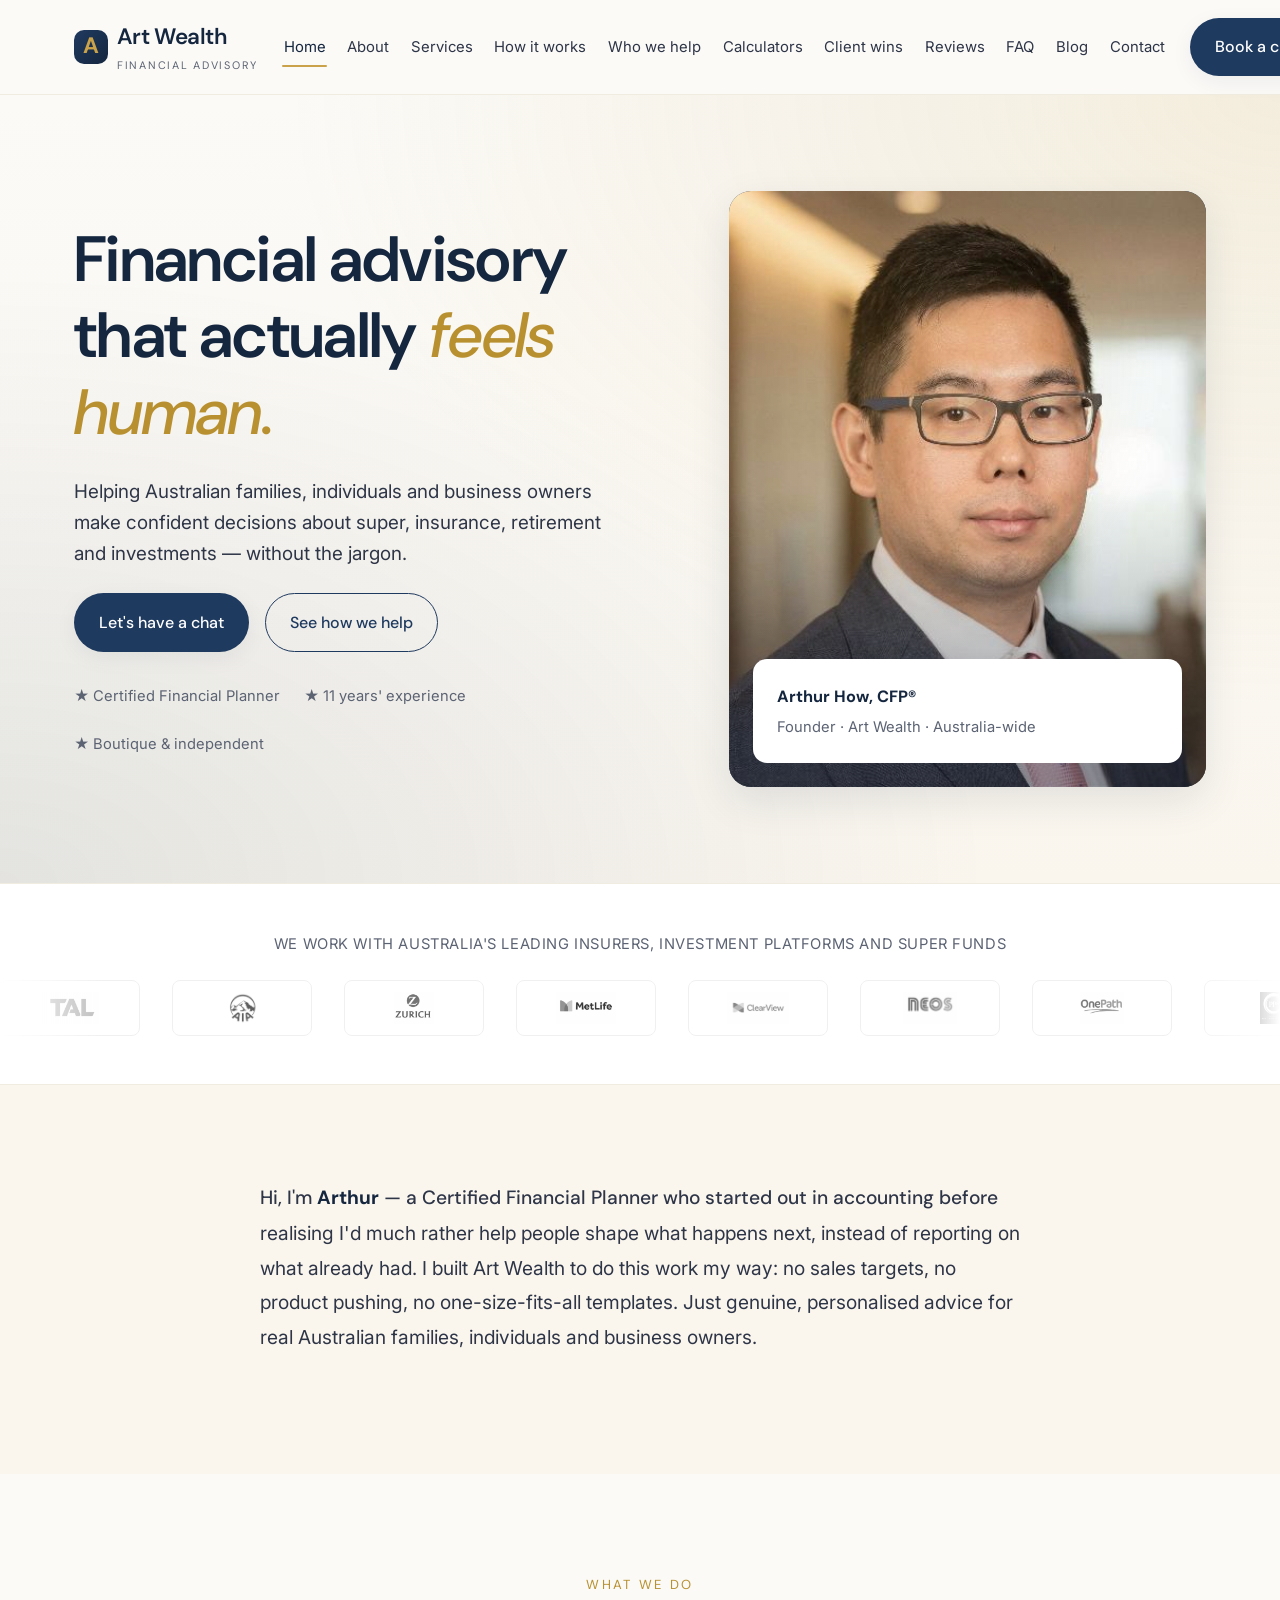
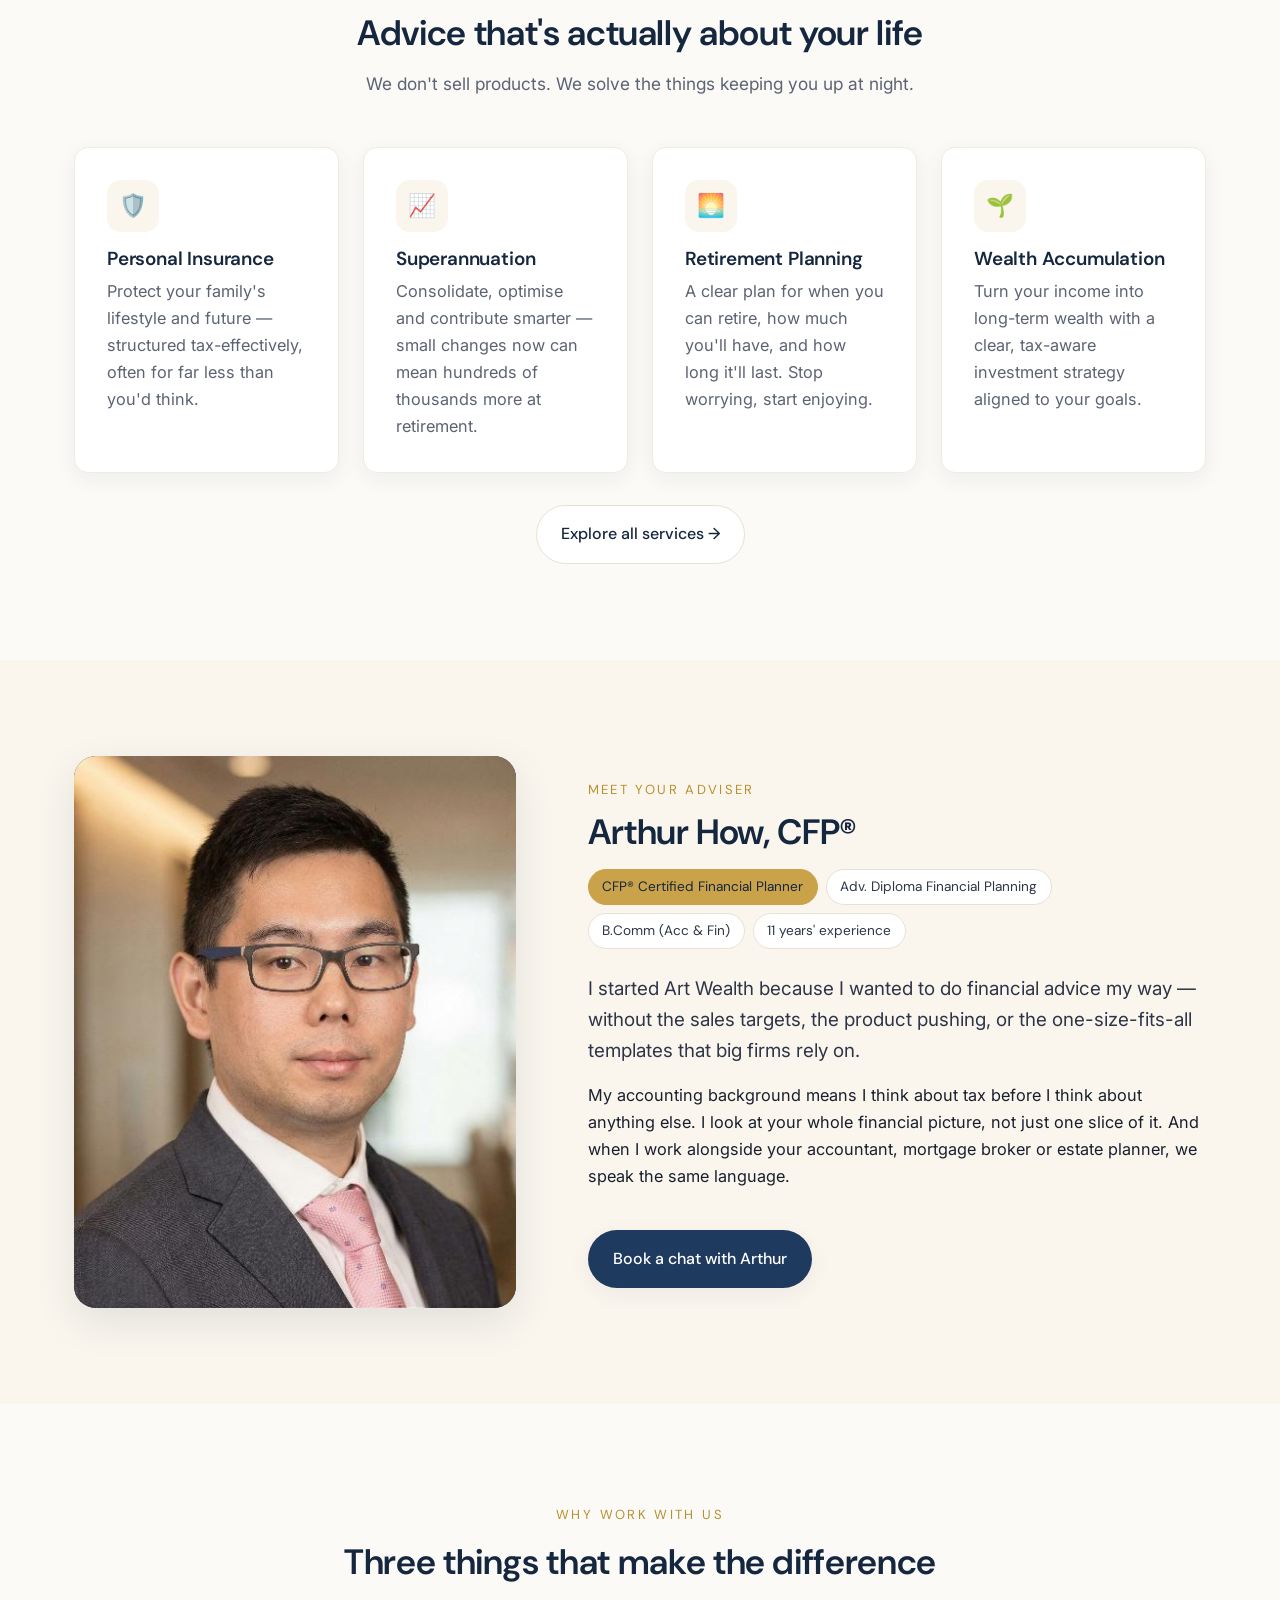
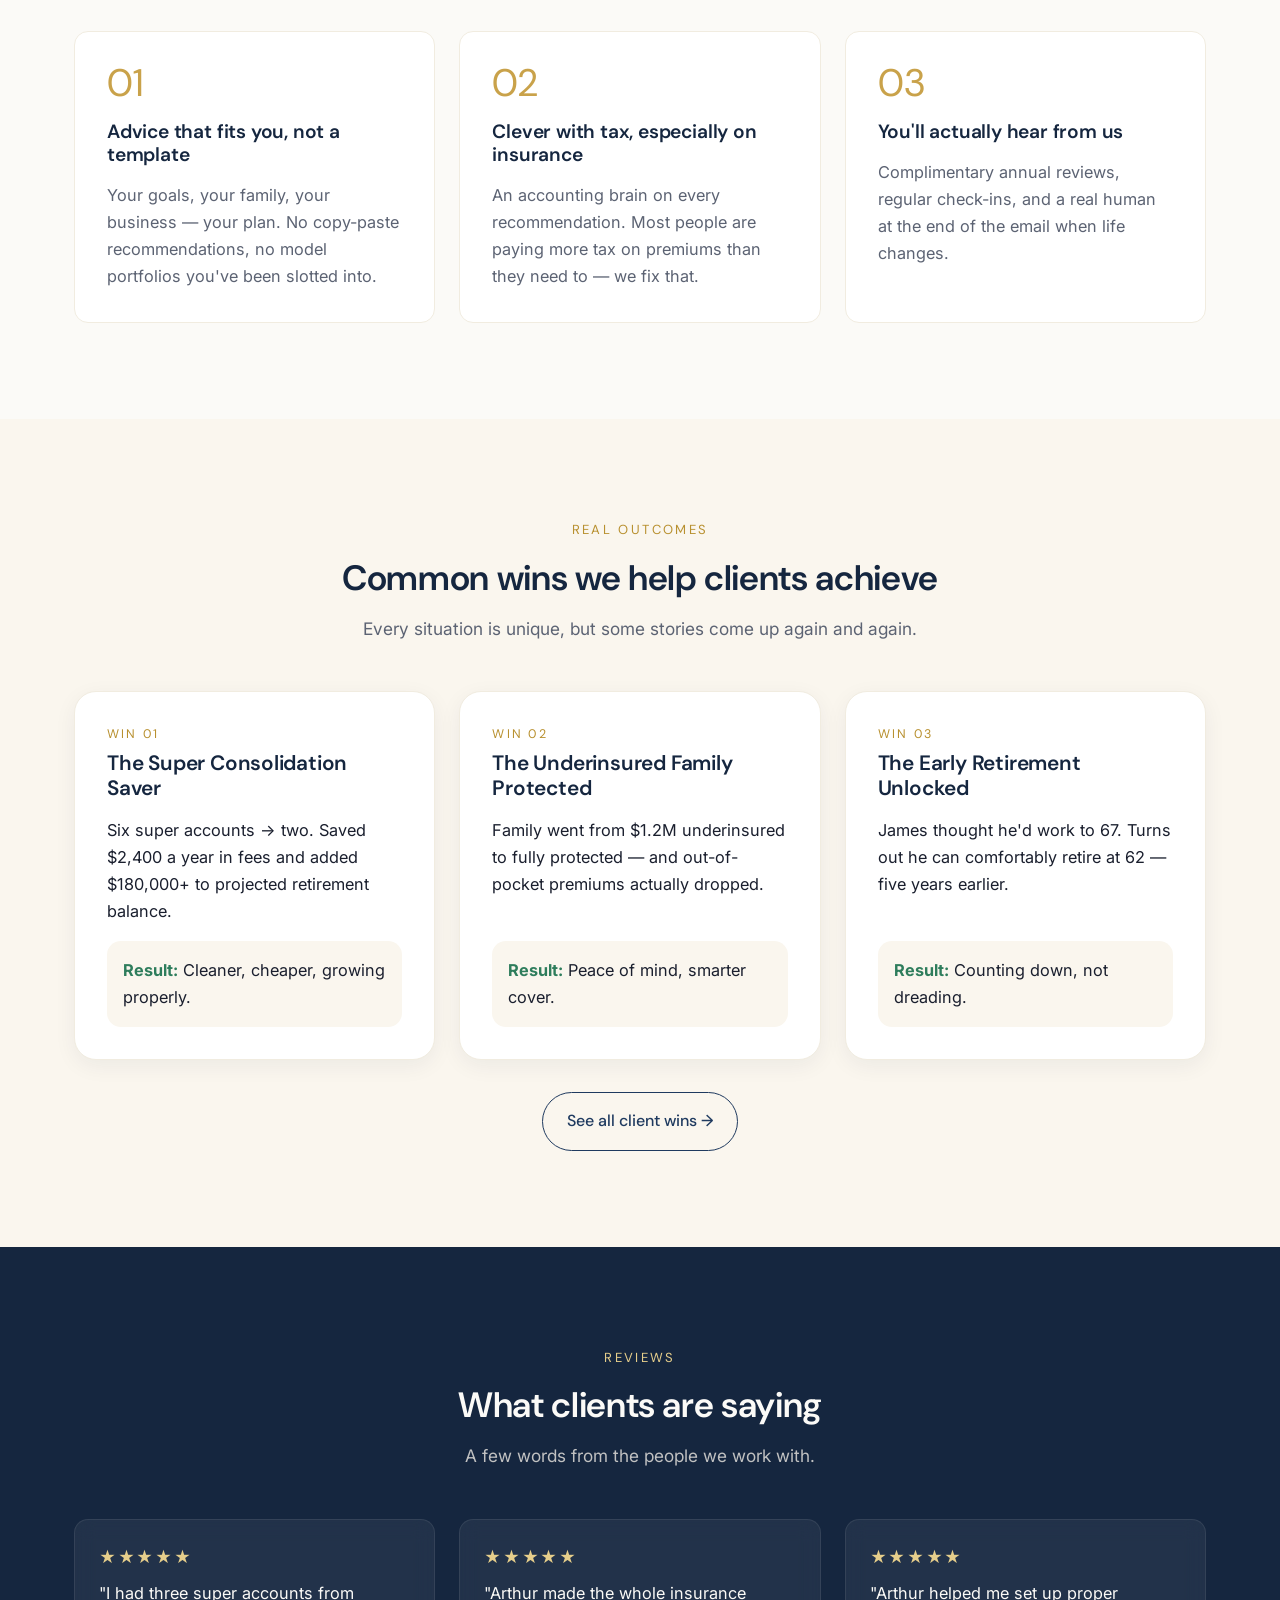
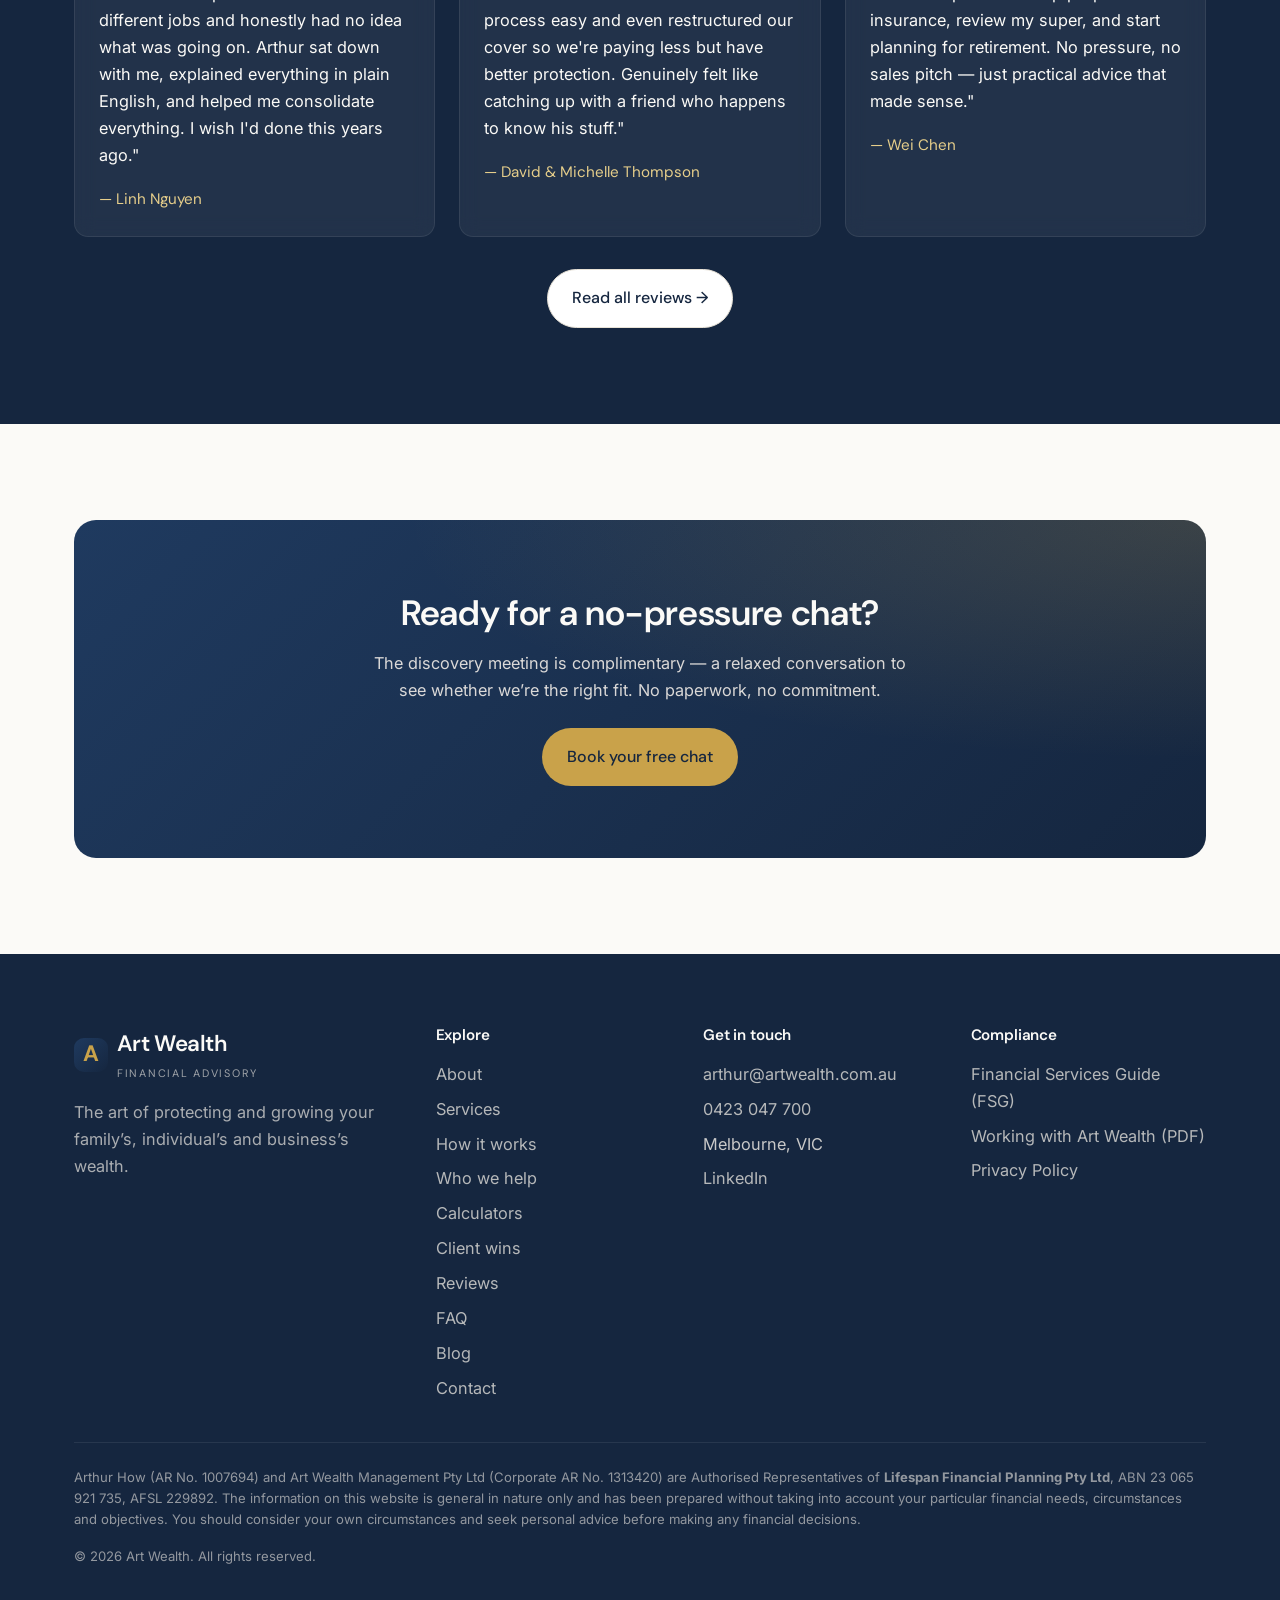
==== index.html @ 962f3fab "Link footer LinkedIn to Arthur's profile across all pages" ====
<!DOCTYPE html>
<html lang="en-AU">
<head>
  <meta charset="UTF-8">
  <meta name="viewport" content="width=device-width, initial-scale=1.0">
  <title>Art Wealth — Financial advisory that actually feels human | Australia-wide</title>
  <meta name="description" content="Boutique Australian financial advisory. Helping families, individuals and business owners with super, insurance, retirement and investments — without the jargon.">
  <meta name="theme-color" content="#1F3A5F">
  <link rel="preconnect" href="https://fonts.googleapis.com">
  <link rel="preconnect" href="https://fonts.gstatic.com" crossorigin>
  <link href="https://fonts.googleapis.com/css2?family=DM+Sans:wght@400;500;600;700&family=Inter:wght@400;500;600&display=swap" rel="stylesheet">
  <link rel="stylesheet" href="assets/css/style.css">
</head>
<body>

<!-- ============ HEADER ============ -->
<header class="site-header">
  <div class="container">
    <nav class="nav">
      <a href="index.html" class="logo">
        <span class="mark">A</span>
        <span>Art Wealth<small>Financial Advisory</small></span>
      </a>
      <ul class="nav-links">
        <li><a href="index.html">Home</a></li>
        <li><a href="about.html">About</a></li>
        <li><a href="services.html">Services</a></li>
        <li><a href="process.html">How it works</a></li>
        <li><a href="who-we-work-with.html">Who we help</a></li>
        <li><a href="calculators.html">Calculators</a></li>
        <li><a href="client-wins.html">Client wins</a></li>
        <li><a href="reviews.html">Reviews</a></li>
        <li><a href="faq.html">FAQ</a></li>
        <li><a href="blog.html">Blog</a></li>
        <li><a href="contact.html">Contact</a></li>
      </ul>
      <div class="nav-cta">
        <a href="contact.html" class="btn btn-primary">Book a chat</a>
      </div>
      <button class="nav-toggle" aria-label="Open menu" aria-expanded="false">
        <span></span><span></span><span></span>
      </button>
    </nav>
  </div>
</header>

<!-- ============ HERO ============ -->
<section class="hero">
  <div class="container">
    <div class="hero-grid">
      <div class="fade-in">
        <h1>Financial advisory that actually <span class="accent">feels human.</span></h1>
        <p>Helping Australian families, individuals and business owners make confident decisions about super, insurance, retirement and investments — without the jargon.</p>
        <div class="hero-cta">
          <a href="contact.html" class="btn btn-primary">Let's have a chat</a>
          <a href="services.html" class="btn btn-ghost">See how we help</a>
        </div>
        <div class="hero-meta">
          <span>★ Certified Financial Planner</span>
          <span>★ 11 years' experience</span>
          <span>★ Boutique &amp; independent</span>
        </div>
      </div>
      <div class="hero-visual fade-in">
        <img src="assets/images/arthur-how.jpg" alt="Arthur How, Certified Financial Planner and founder of Art Wealth" class="hero-photo">
        <div class="hero-card">
          <strong>Arthur How, CFP®</strong>
          <div class="meta">Founder · Art Wealth · Australia-wide</div>
        </div>
      </div>
    </div>
  </div>
</section>

<!-- ============ TRUST BAR (moving logo marquee) ============ -->
<!--
  HOW TO SWAP IN OFFICIAL LOGOS LATER
  ------------------------------------
  Each <div class="logo-tile"> currently holds a styled wordmark using the brand's colour.
  When you have the real PNG/SVG logo file, drop it into:  assets/img/logos/<brand>.svg
  Then replace the wordmark inside the tile with:
      <img src="assets/img/logos/tal.svg" alt="TAL">
  The marquee will keep working — the CSS .logo-tile rules already size images.

  WHERE TO DOWNLOAD OFFICIAL LOGOS (visit each in your browser):
    TAL              tal.com.au/about-tal/media-centre
    AIA              aia.com.au/en/about-aia/newsroom/media-resources
    Zurich           zurich.com.au (footer → media)
    MLC              mlcinsurance.com.au / mlc.com.au (newsroom)
    MetLife          metlife.com.au (about → media)
    NEOS             neoslife.com.au (about)
    Macquarie        macquarie.com.au (corporate brand kit)
    Netwealth        netwealth.com.au (about → media)
    HUB24            hub24.com.au (about → media)
    BT               bt.com.au (about → media)
    CFS              cfs.com.au (about → media)
    AustralianSuper  australiansuper.com (about → media)
    Aware Super      aware.com.au (about → media centre)
  Most of these brands publish a "media kit" or "logo download" page; if not, email
  their media/PR team and they'll send the press-quality SVG/PNG within a day.
-->
<section class="trust-bar">
  <div class="container">
    <p>We work with Australia's leading insurers, investment platforms and super funds</p>
  </div>
  <div class="logo-marquee" aria-label="Insurer, investment platform and super fund partners">
    <div class="logo-track">
      <!-- ===== ROW 1 (visible) ===== -->
      <!-- Insurers -->
      <div class="logo-tile" title="TAL"><img src="assets/img/logos/tal.svg.png" alt="TAL"></div>
      <div class="logo-tile" title="AIA Australia"><img src="assets/img/logos/aia.svg.png" alt="AIA Australia"></div>
      <div class="logo-tile" title="Zurich"><img src="assets/img/logos/zurich.svg.png" alt="Zurich"></div>
      <div class="logo-tile" title="MetLife"><img src="assets/img/logos/metlife.svg.png" alt="MetLife"></div>
      <div class="logo-tile" title="ClearView"><img src="assets/img/logos/ClearView.svg.png" alt="ClearView"></div>
      <div class="logo-tile" title="NEOS Life"><img src="assets/img/logos/Neos.svg.png" alt="NEOS Life"></div>
      <div class="logo-tile" title="OnePath"><img src="assets/img/logos/Onepath.svg.png" alt="OnePath"></div>
      <div class="logo-tile" title="PPS Mutual"><img src="assets/img/logos/ppsmutual.svg.png" alt="PPS Mutual"></div>
      <!-- Investment platforms -->
      <div class="logo-tile" title="Macquarie"><img src="assets/img/logos/macquarie.svg.png" alt="Macquarie"></div>
      <div class="logo-tile" title="Netwealth"><img src="assets/img/logos/netwealth.svg.png" alt="Netwealth"></div>
      <div class="logo-tile" title="HUB24"><img src="assets/img/logos/hub24.svg.png" alt="HUB24"></div>
      <div class="logo-tile" title="BT Panorama"><img src="assets/img/logos/bt.svg.png" alt="BT Panorama"></div>
      <div class="logo-tile" title="Colonial First State"><img src="assets/img/logos/cfs.svg.png" alt="Colonial First State"></div>
      <div class="logo-tile" title="Acenda"><img src="assets/img/logos/acenda.svg.png" alt="Acenda"></div>
      <!-- Super funds -->
      <div class="logo-tile" title="AustralianSuper"><img src="assets/img/logos/australiansuper.svg.png" alt="AustralianSuper"></div>
      <div class="logo-tile" title="Aware Super"><img src="assets/img/logos/awaresuper.svg.png" alt="Aware Super"></div>

      <!-- ===== ROW 2 (duplicate of row 1 — required for seamless infinite loop) ===== -->
      <div class="logo-tile" aria-hidden="true" title="TAL"><img src="assets/img/logos/tal.svg.png" alt=""></div>
      <div class="logo-tile" aria-hidden="true" title="AIA Australia"><img src="assets/img/logos/aia.svg.png" alt=""></div>
      <div class="logo-tile" aria-hidden="true" title="Zurich"><img src="assets/img/logos/zurich.svg.png" alt=""></div>
      <div class="logo-tile" aria-hidden="true" title="MetLife"><img src="assets/img/logos/metlife.svg.png" alt=""></div>
      <div class="logo-tile" aria-hidden="true" title="ClearView"><img src="assets/img/logos/ClearView.svg.png" alt=""></div>
      <div class="logo-tile" aria-hidden="true" title="NEOS Life"><img src="assets/img/logos/Neos.svg.png" alt=""></div>
      <div class="logo-tile" aria-hidden="true" title="OnePath"><img src="assets/img/logos/Onepath.svg.png" alt=""></div>
      <div class="logo-tile" aria-hidden="true" title="PPS Mutual"><img src="assets/img/logos/ppsmutual.svg.png" alt=""></div>
      <div class="logo-tile" aria-hidden="true" title="Macquarie"><img src="assets/img/logos/macquarie.svg.png" alt=""></div>
      <div class="logo-tile" aria-hidden="true" title="Netwealth"><img src="assets/img/logos/netwealth.svg.png" alt=""></div>
      <div class="logo-tile" aria-hidden="true" title="HUB24"><img src="assets/img/logos/hub24.svg.png" alt=""></div>
      <div class="logo-tile" aria-hidden="true" title="BT Panorama"><img src="assets/img/logos/bt.svg.png" alt=""></div>
      <div class="logo-tile" aria-hidden="true" title="Colonial First State"><img src="assets/img/logos/cfs.svg.png" alt=""></div>
      <div class="logo-tile" aria-hidden="true" title="Acenda"><img src="assets/img/logos/acenda.svg.png" alt=""></div>
      <div class="logo-tile" aria-hidden="true" title="AustralianSuper"><img src="assets/img/logos/australiansuper.svg.png" alt=""></div>
      <div class="logo-tile" aria-hidden="true" title="Aware Super"><img src="assets/img/logos/awaresuper.svg.png" alt=""></div>
    </div>
  </div>
</section>

<!-- ============ INTRO ============ -->
<section class="bg-cream">
  <div class="container">
    <div class="story fade-in">
      <p style="font-size: 1.2rem; color: var(--ink-700);">
        Hi, I'm <strong style="color: var(--navy-900);">Arthur</strong> — a Certified Financial Planner who started out in accounting before realising I'd much rather help people shape what happens next, instead of reporting on what already had. I built Art Wealth to do this work my way: no sales targets, no product pushing, no one-size-fits-all templates. Just genuine, personalised advice for real Australian families, individuals and business owners.
      </p>
    </div>
  </div>
</section>

<!-- ============ SERVICES SNAPSHOT ============ -->
<section>
  <div class="container">
    <div class="section-head fade-in">
      <span class="eyebrow">What we do</span>
      <h2>Advice that's actually about your life</h2>
      <p>We don't sell products. We solve the things keeping you up at night.</p>
    </div>
    <div class="grid-4">
      <div class="card fade-in">
        <div class="icon" aria-hidden="true">🛡️</div>
        <h3>Personal Insurance</h3>
        <p>Protect your family's lifestyle and future — structured tax-effectively, often for far less than you'd think.</p>
      </div>
      <div class="card fade-in">
        <div class="icon" aria-hidden="true">📈</div>
        <h3>Superannuation</h3>
        <p>Consolidate, optimise and contribute smarter — small changes now can mean hundreds of thousands more at retirement.</p>
      </div>
      <div class="card fade-in">
        <div class="icon" aria-hidden="true">🌅</div>
        <h3>Retirement Planning</h3>
        <p>A clear plan for when you can retire, how much you'll have, and how long it'll last. Stop worrying, start enjoying.</p>
      </div>
      <div class="card fade-in">
        <div class="icon" aria-hidden="true">🌱</div>
        <h3>Wealth Accumulation</h3>
        <p>Turn your income into long-term wealth with a clear, tax-aware investment strategy aligned to your goals.</p>
      </div>
    </div>
    <div class="center mt-4">
      <a href="services.html" class="btn btn-light">Explore all services →</a>
    </div>
  </div>
</section>

<!-- ============ ADVISER PROFILE ============ -->
<section class="adviser">
  <div class="container">
    <div class="adviser-grid">
      <div class="adviser-photo fade-in">
        <img src="assets/images/arthur-how.jpg" alt="Arthur How, Certified Financial Planner and founder of Art Wealth">
      </div>
      <div class="fade-in">
        <span class="eyebrow" style="color: var(--honey-600); letter-spacing: 0.18em; font-family: var(--font-display); font-size: 0.82rem; text-transform: uppercase;">Meet your adviser</span>
        <h2 style="margin-top: 0.6rem;">Arthur How, CFP®</h2>
        <div class="credential-pills">
          <span class="pill honey">CFP® Certified Financial Planner</span>
          <span class="pill">Adv. Diploma Financial Planning</span>
          <span class="pill">B.Comm (Acc &amp; Fin)</span>
          <span class="pill">11 years' experience</span>
        </div>
        <p class="lead">I started Art Wealth because I wanted to do financial advice my way — without the sales targets, the product pushing, or the one-size-fits-all templates that big firms rely on.</p>
        <p>My accounting background means I think about tax before I think about anything else. I look at your whole financial picture, not just one slice of it. And when I work alongside your accountant, mortgage broker or estate planner, we speak the same language.</p>
        <a href="contact.html" class="btn btn-primary mt-3">Book a chat with Arthur</a>
      </div>
    </div>
  </div>
</section>

<!-- ============ WHY US PILLARS ============ -->
<section>
  <div class="container">
    <div class="section-head fade-in">
      <span class="eyebrow">Why work with us</span>
      <h2>Three things that make the difference</h2>
    </div>
    <div class="pillars">
      <div class="pillar fade-in">
        <span class="num">01</span>
        <h3>Advice that fits you, not a template</h3>
        <p>Your goals, your family, your business — your plan. No copy-paste recommendations, no model portfolios you've been slotted into.</p>
      </div>
      <div class="pillar fade-in">
        <span class="num">02</span>
        <h3>Clever with tax, especially on insurance</h3>
        <p>An accounting brain on every recommendation. Most people are paying more tax on premiums than they need to — we fix that.</p>
      </div>
      <div class="pillar fade-in">
        <span class="num">03</span>
        <h3>You'll actually hear from us</h3>
        <p>Complimentary annual reviews, regular check-ins, and a real human at the end of the email when life changes.</p>
      </div>
    </div>
  </div>
</section>

<!-- ============ CLIENT WINS TEASER ============ -->
<section class="bg-cream">
  <div class="container">
    <div class="section-head fade-in">
      <span class="eyebrow">Real outcomes</span>
      <h2>Common wins we help clients achieve</h2>
      <p>Every situation is unique, but some stories come up again and again.</p>
    </div>
    <div class="grid-3">
      <div class="win-card fade-in">
        <div class="win-num">Win 01</div>
        <h3>The Super Consolidation Saver</h3>
        <p>Six super accounts → two. Saved $2,400 a year in fees and added $180,000+ to projected retirement balance.</p>
        <div class="outcome"><strong>Result:</strong> Cleaner, cheaper, growing properly.</div>
      </div>
      <div class="win-card fade-in">
        <div class="win-num">Win 02</div>
        <h3>The Underinsured Family Protected</h3>
        <p>Family went from $1.2M underinsured to fully protected — and out-of-pocket premiums actually dropped.</p>
        <div class="outcome"><strong>Result:</strong> Peace of mind, smarter cover.</div>
      </div>
      <div class="win-card fade-in">
        <div class="win-num">Win 03</div>
        <h3>The Early Retirement Unlocked</h3>
        <p>James thought he'd work to 67. Turns out he can comfortably retire at 62 — five years earlier.</p>
        <div class="outcome"><strong>Result:</strong> Counting down, not dreading.</div>
      </div>
    </div>
    <div class="center mt-4">
      <a href="client-wins.html" class="btn btn-ghost">See all client wins →</a>
    </div>
  </div>
</section>

<!-- ============ REVIEWS CAROUSEL ============ -->
<section class="reviews-band">
  <div class="container">
    <div class="section-head fade-in">
      <span class="eyebrow">Reviews</span>
      <h2>What clients are saying</h2>
      <p>A few words from the people we work with.</p>
    </div>
    <div class="review-track" data-review-carousel>
      <div class="review">
        <div class="stars">★★★★★</div>
        <p>"I had three super accounts from different jobs and honestly had no idea what was going on. Arthur sat down with me, explained everything in plain English, and helped me consolidate everything. I wish I'd done this years ago."</p>
        <span class="author">— Linh Nguyen</span>
      </div>
      <div class="review">
        <div class="stars">★★★★★</div>
        <p>"Arthur made the whole insurance process easy and even restructured our cover so we're paying less but have better protection. Genuinely felt like catching up with a friend who happens to know his stuff."</p>
        <span class="author">— David &amp; Michelle Thompson</span>
      </div>
      <div class="review">
        <div class="stars">★★★★★</div>
        <p>"Arthur helped me set up proper insurance, review my super, and start planning for retirement. No pressure, no sales pitch — just practical advice that made sense."</p>
        <span class="author">— Wei Chen</span>
      </div>
      <div class="review">
        <div class="stars">★★★★★</div>
        <p>"Arthur was warm, patient, and happy to explain things multiple times until we got it. We now have a clear plan and finally feel in control of our finances."</p>
        <span class="author">— Priya Patel</span>
      </div>
      <div class="review">
        <div class="stars">★★★★★</div>
        <p>"He took the time to understand what I actually wanted my retirement to look like, not just the numbers. Feels good knowing someone's got your back."</p>
        <span class="author">— James O'Sullivan</span>
      </div>
      <div class="review">
        <div class="stars">★★★★★</div>
        <p>"Arthur reviewed everything, restructured my insurance tax-effectively, and saved me thousands. He also explained the why behind every recommendation."</p>
        <span class="author">— Kevin Tan</span>
      </div>
    </div>
    <div class="center mt-4">
      <a href="reviews.html" class="btn btn-light">Read all reviews →</a>
    </div>
  </div>
</section>

<!-- ============ CTA ============ -->
<section>
  <div class="container">
    <div class="cta-banner fade-in">
      <h2>Ready for a no-pressure chat?</h2>
      <p>The discovery meeting is complimentary — a relaxed conversation to see whether we’re the right fit. No paperwork, no commitment.</p>
      <a href="contact.html" class="btn btn-honey">Book your free chat</a>
    </div>
  </div>
</section>

<!-- ============ FOOTER ============ -->
<footer class="site-footer">
  <div class="container">
    <div class="footer-grid">
      <div>
        <a href="index.html" class="logo"><span class="mark">A</span><span>Art Wealth<small>Financial Advisory</small></span></a>
        <p style="margin-top: var(--sp-2); color: rgba(251,246,238,0.65);">The art of protecting and growing your family’s, individual’s and business’s wealth.</p>
      </div>
      <div><h4>Explore</h4><ul>
        <li><a href="about.html">About</a></li>
        <li><a href="services.html">Services</a></li>
        <li><a href="process.html">How it works</a></li>
        <li><a href="who-we-work-with.html">Who we help</a></li>
        <li><a href="calculators.html">Calculators</a></li>
        <li><a href="client-wins.html">Client wins</a></li>
        <li><a href="reviews.html">Reviews</a></li>
        <li><a href="faq.html">FAQ</a></li>
        <li><a href="blog.html">Blog</a></li>
        <li><a href="contact.html">Contact</a></li>
      </ul></div>
      <div><h4>Get in touch</h4><ul>
        <li><a href="mailto:arthur@artwealth.com.au">arthur@artwealth.com.au</a></li>
        <li><a href="tel:0423047700">0423 047 700</a></li>
        <li>Melbourne, VIC</li>
        <li><a href="https://www.linkedin.com/in/arthur-how-46ab5333/" target="_blank" rel="noopener">LinkedIn</a></li>
      </ul></div>
      <div><h4>Compliance</h4><ul>
        <li><a href="docs/financial-services-guide.pdf">Financial Services Guide (FSG)</a></li>
        <li><a href="docs/working-with-art-wealth.pdf">Working with Art Wealth (PDF)</a></li>
        <li><a href="https://lifespanfp.com.au/privacy-policy/" target="_blank" rel="noopener">Privacy Policy</a></li>
      </ul></div>
    </div>
    <div class="disclosure">
      <p>Arthur How (AR No. 1007694) and Art Wealth Management Pty Ltd (Corporate AR No. 1313420) are Authorised Representatives of <strong>Lifespan Financial Planning Pty Ltd</strong>, ABN 23 065 921 735, AFSL 229892. The information on this website is general in nature only and has been prepared without taking into account your particular financial needs, circumstances and objectives. You should consider your own circumstances and seek personal advice before making any financial decisions.</p>
      <p>© <span id="year"></span> Art Wealth. All rights reserved.</p>
    </div>
  </div>
</footer>

<script src="assets/js/main.js"></script>
<script>document.getElementById("year").textContent = new Date().getFullYear();</script>
</body>
</html>
---- assets/css/style.css ----
/* =========================================================
   Art Wealth - Design System
   Edit colours, fonts and spacing here. Everything else
   on the site reads from these custom properties.
   ========================================================= */

:root {
  /* Palette - warm, trust-led */
  --navy-900: #15263F;
  --navy-700: #1F3A5F;
  --navy-500: #2E5288;
  --honey-600: #B8902F;
  --honey-500: #C9A24A;
  --honey-300: #E6CE8B;
  --cream-100: #FAF6EE;
  --cream-50:  #FBFAF7;
  --warm-white: #FFFFFF;
  --ink-900: #1A1F2E;
  --ink-700: #2E3547;
  --ink-500: #5C6373;
  --ink-400: #8A8F9D;
  --line:    #E8E2D6;
  --line-soft: #F1ECE0;
  --success: #2E7D5C;

  /* Type scale */
  --font-display: "DM Sans", system-ui, -apple-system, "Segoe UI", sans-serif;
  --font-body:    "Inter", system-ui, -apple-system, "Segoe UI", sans-serif;

  --fs-hero: clamp(2.4rem, 5vw, 4.2rem);
  --fs-h1:   clamp(2.0rem, 4vw, 3.0rem);
  --fs-h2:   clamp(1.6rem, 3vw, 2.2rem);
  --fs-h3:   1.35rem;
  --fs-lead: 1.18rem;
  --fs-body: 1.02rem;
  --fs-small: 0.92rem;

  /* Spacing */
  --sp-1: 0.5rem;
  --sp-2: 1rem;
  --sp-3: 1.5rem;
  --sp-4: 2rem;
  --sp-5: 3rem;
  --sp-6: 4.5rem;
  --sp-7: 6rem;

  /* Radius and shadow */
  --r-sm: 8px;
  --r-md: 14px;
  --r-lg: 22px;
  --r-pill: 999px;
  --shadow-soft: 0 6px 22px rgba(21, 38, 63, 0.06);
  --shadow-lift: 0 14px 40px rgba(21, 38, 63, 0.10);

  --container: 1180px;
}

/* =========================================================
   Reset / base
   ========================================================= */
*, *::before, *::after { box-sizing: border-box; }
html { scroll-behavior: smooth; -webkit-text-size-adjust: 100%; }
body {
  margin: 0;
  font-family: var(--font-body);
  font-size: var(--fs-body);
  line-height: 1.65;
  color: var(--ink-900);
  background: var(--cream-50);
  -webkit-font-smoothing: antialiased;
}
img { max-width: 100%; display: block; }
a { color: var(--navy-700); text-decoration: none; transition: color .2s ease; }
a:hover { color: var(--honey-600); }
h1, h2, h3, h4 {
  font-family: var(--font-display);
  color: var(--navy-900);
  line-height: 1.2;
  font-weight: 600;
  margin: 0 0 var(--sp-2);
  letter-spacing: -0.01em;
}
h1 { font-size: var(--fs-h1); }
h2 { font-size: var(--fs-h2); }
h3 { font-size: var(--fs-h3); }
p { margin: 0 0 var(--sp-2); }
.lead { font-size: var(--fs-lead); color: var(--ink-700); }

.container {
  max-width: var(--container);
  margin: 0 auto;
  padding: 0 var(--sp-3);
}

section { padding: var(--sp-7) 0; }
@media (max-width: 720px) { section { padding: var(--sp-6) 0; } }

/* =========================================================
   Buttons
   ========================================================= */
.btn {
  display: inline-flex;
  align-items: center;
  justify-content: center;
  gap: 0.5rem;
  padding: 0.95rem 1.5rem;
  border-radius: var(--r-pill);
  font-family: var(--font-display);
  font-weight: 500;
  font-size: 1rem;
  cursor: pointer;
  border: 1.5px solid transparent;
  transition: transform .18s ease, box-shadow .18s ease, background .2s ease, color .2s ease;
  text-decoration: none;
  white-space: nowrap;
}
.btn-primary {
  background: var(--navy-700);
  color: var(--warm-white);
  box-shadow: var(--shadow-soft);
}
.btn-primary:hover { background: var(--navy-900); color: var(--warm-white); transform: translateY(-1px); box-shadow: var(--shadow-lift); }

.btn-honey {
  background: var(--honey-500);
  color: var(--navy-900);
}
.btn-honey:hover { background: var(--honey-600); color: var(--warm-white); transform: translateY(-1px); }

.btn-ghost {
  background: transparent;
  color: var(--navy-700);
  border-color: var(--navy-700);
}
.btn-ghost:hover { background: var(--navy-700); color: var(--warm-white); }

.btn-light {
  background: var(--warm-white);
  color: var(--navy-900);
  border-color: var(--line);
}
.btn-light:hover { border-color: var(--navy-700); color: var(--navy-900); }

/* =========================================================
   Header / Nav
   ========================================================= */
.site-header {
  position: sticky;
  top: 0;
  z-index: 50;
  background: rgba(251, 250, 247, 0.92);
  backdrop-filter: saturate(140%) blur(10px);
  border-bottom: 1px solid var(--line-soft);
}
.nav {
  display: flex;
  align-items: center;
  justify-content: space-between;
  padding: 1.1rem 0;
  gap: var(--sp-3);
}
.logo {
  font-family: var(--font-display);
  font-weight: 600;
  font-size: 1.4rem;
  color: var(--navy-900);
  display: inline-flex;
  align-items: center;
  gap: 0.55rem;
  letter-spacing: -0.02em;
  white-space: nowrap;
  flex-shrink: 0;
}
.logo .mark {
  width: 34px; height: 34px;
  border-radius: 10px;
  background: linear-gradient(135deg, var(--navy-700), var(--navy-900));
  color: var(--honey-500);
  display: inline-flex; align-items: center; justify-content: center;
  font-weight: 700;
  font-family: var(--font-display);
}
.logo small {
  display: block;
  font-size: 0.68rem;
  font-weight: 400;
  letter-spacing: 0.16em;
  color: var(--ink-500);
  text-transform: uppercase;
  margin-top: 2px;
}
.nav-links {
  display: flex;
  gap: 1.15rem;
  list-style: none;
  margin: 0;
  padding: 0;
  align-items: center;
  flex-wrap: nowrap;
}
.nav-links a {
  color: var(--ink-700);
  font-size: 0.93rem;
  padding: 0.4rem 0.1rem;
  position: relative;
  white-space: nowrap;
  line-height: 1.2;
}
.nav-links a.active,
.nav-links a:hover { color: var(--navy-900); }
.nav-links a.active::after {
  content: "";
  position: absolute;
  left: 0; right: 0; bottom: -4px;
  height: 2px;
  background: var(--honey-500);
  border-radius: 2px;
}
.nav-cta { display: flex; gap: 0.6rem; align-items: center; }
.nav-toggle {
  display: none;
  background: none; border: none;
  width: 42px; height: 42px;
  border-radius: 10px;
  cursor: pointer;
}
.nav-toggle span {
  display: block;
  width: 22px; height: 2px;
  background: var(--navy-900);
  margin: 5px auto;
  transition: transform .25s ease, opacity .25s ease;
}
.nav-toggle.open span:nth-child(1) { transform: translateY(7px) rotate(45deg); }
.nav-toggle.open span:nth-child(2) { opacity: 0; }
.nav-toggle.open span:nth-child(3) { transform: translateY(-7px) rotate(-45deg); }

@media (max-width: 1180px) {
  .nav-links, .nav-cta { display: none; }
  .nav-toggle { display: block; }
  .nav-mobile-open .nav-links {
    display: flex;
    flex-direction: column;
    position: absolute;
    top: 100%; left: 0; right: 0;
    background: var(--cream-50);
    padding: var(--sp-3);
    border-bottom: 1px solid var(--line);
    box-shadow: var(--shadow-soft);
  }
  .nav-mobile-open .nav-cta {
    display: flex;
    flex-direction: column;
    position: absolute;
    top: 100%; left: 0; right: 0;
    background: var(--cream-50);
    padding: 0 var(--sp-3) var(--sp-3);
    transform: translateY( calc( var(--mobile-nav-offset, 240px) ));
  }
}

/* =========================================================
   Hero
   ========================================================= */
.hero {
  position: relative;
  padding: var(--sp-7) 0 var(--sp-7);
  background:
    radial-gradient(ellipse at top right, rgba(201, 162, 74, 0.15), transparent 55%),
    radial-gradient(ellipse at bottom left, rgba(31, 58, 95, 0.10), transparent 55%),
    linear-gradient(180deg, var(--cream-50), var(--cream-100));
  overflow: hidden;
}
.hero-grid {
  display: grid;
  grid-template-columns: 1.1fr 0.9fr;
  gap: var(--sp-6);
  align-items: center;
}
.hero h1 {
  font-size: var(--fs-hero);
  margin-bottom: var(--sp-3);
}
.hero h1 .accent {
  color: var(--honey-600);
  font-style: italic;
  font-weight: 500;
}
.hero p { font-size: var(--fs-lead); color: var(--ink-700); max-width: 560px; }
.hero-cta { display: flex; gap: var(--sp-2); margin-top: var(--sp-3); flex-wrap: wrap; }
.hero-meta {
  margin-top: var(--sp-4);
  display: flex; gap: var(--sp-3); flex-wrap: wrap;
  color: var(--ink-500); font-size: var(--fs-small);
}
.hero-meta span { display: inline-flex; align-items: center; gap: 0.4rem; }

.hero-visual {
  position: relative;
  aspect-ratio: 4 / 5;
  border-radius: var(--r-lg);
  overflow: hidden;
  background: linear-gradient(135deg, var(--navy-700), var(--navy-900));
  box-shadow: var(--shadow-lift);
}
.hero-visual::after {
  content: "";
  position: absolute;
  inset: 0;
  background:
    radial-gradient(circle at 30% 30%, rgba(201, 162, 74, 0.18), transparent 55%),
    linear-gradient(180deg, transparent 50%, rgba(15, 28, 48, 0.45));
  pointer-events: none;
  z-index: 1;
}
.hero-photo {
  position: absolute;
  inset: 0;
  width: 100%;
  height: 100%;
  object-fit: cover;
  object-position: center 25%;
  z-index: 0;
}
.hero-card {
  position: absolute;
  bottom: var(--sp-3);
  left: var(--sp-3);
  right: var(--sp-3);
  background: var(--warm-white);
  padding: var(--sp-3);
  border-radius: var(--r-md);
  box-shadow: var(--shadow-soft);
  z-index: 2;
}
.hero-card strong { color: var(--navy-900); font-family: var(--font-display); }
.hero-card .meta { color: var(--ink-500); font-size: var(--fs-small); margin-top: 4px; }

@media (max-width: 880px) {
  .hero-grid { grid-template-columns: 1fr; }
  .hero-visual { aspect-ratio: 16 / 11; max-width: 100%; }
}

/* =========================================================
   Trust bar — moving logo marquee
   ========================================================= */
.trust-bar { background: var(--warm-white); padding: var(--sp-5) 0; border-top: 1px solid var(--line-soft); border-bottom: 1px solid var(--line-soft); overflow: hidden; }
.trust-bar p { text-align: center; color: var(--ink-500); margin-bottom: var(--sp-3); font-size: var(--fs-small); letter-spacing: 0.04em; text-transform: uppercase; }

/* Marquee viewport — masks edges with a soft fade so logos don't pop in/out */
.logo-marquee {
  position: relative;
  width: 100%;
  overflow: hidden;
  -webkit-mask-image: linear-gradient(to right, transparent 0, #000 8%, #000 92%, transparent 100%);
          mask-image: linear-gradient(to right, transparent 0, #000 8%, #000 92%, transparent 100%);
}

/* The track holds two identical copies of the logo row, side by side. */
/* Animating it -50% gives a seamless infinite loop. */
.logo-track {
  display: flex;
  width: max-content;
  gap: var(--sp-4);
  animation: marquee-scroll 55s linear infinite;
}
.logo-marquee:hover .logo-track { animation-play-state: paused; }

@keyframes marquee-scroll {
  from { transform: translateX(0); }
  to   { transform: translateX(-50%); }
}

/* Each logo tile — uniform height, soft hover lift */
.logo-tile {
  flex: 0 0 auto;
  height: 56px;
  min-width: 140px;
  padding: 0 var(--sp-3);
  display: inline-flex;
  align-items: center;
  justify-content: center;
  background: #fff;
  border: 1px solid var(--line-soft);
  border-radius: var(--r-sm);
  filter: grayscale(100%);
  opacity: 0.78;
  transition: filter .3s ease, opacity .3s ease, transform .3s ease, box-shadow .3s ease;
}
.logo-tile:hover {
  filter: grayscale(0%);
  opacity: 1;
  transform: translateY(-2px);
  box-shadow: 0 4px 14px rgba(21, 38, 63, 0.08);
}
.logo-tile img,
.logo-tile svg { max-height: 32px; width: auto; display: block; }
.logo-tile .wordmark {
  font-family: var(--font-display);
  font-weight: 700;
  font-size: 1.15rem;
  letter-spacing: 0.01em;
  white-space: nowrap;
  line-height: 1;
}
.logo-tile .wordmark .sub { font-weight: 500; opacity: 0.85; margin-left: 0.15em; }

/* Respect users who'd rather not see motion */
@media (prefers-reduced-motion: reduce) {
  .logo-track { animation: none; }
  .logo-marquee { overflow-x: auto; }
}

/* =========================================================
   Section header
   ========================================================= */
.section-head { max-width: 720px; margin: 0 auto var(--sp-5); text-align: center; }
.section-head .eyebrow {
  display: inline-block;
  font-family: var(--font-display);
  font-size: 0.82rem;
  letter-spacing: 0.18em;
  color: var(--honey-600);
  text-transform: uppercase;
  margin-bottom: var(--sp-2);
}
.section-head h2 { margin-bottom: var(--sp-2); }
.section-head p { color: var(--ink-500); font-size: 1.08rem; }

/* =========================================================
   Cards
   ========================================================= */
.card {
  background: var(--warm-white);
  border-radius: var(--r-md);
  padding: var(--sp-4);
  box-shadow: var(--shadow-soft);
  border: 1px solid var(--line-soft);
  transition: transform .25s ease, box-shadow .25s ease, border-color .25s ease;
}
.card:hover { transform: translateY(-3px); box-shadow: var(--shadow-lift); border-color: var(--honey-300); }
.card .icon {
  width: 52px; height: 52px;
  border-radius: 14px;
  background: var(--cream-100);
  color: var(--honey-600);
  display: inline-flex; align-items: center; justify-content: center;
  font-size: 1.4rem;
  margin-bottom: var(--sp-2);
}
.card h3 { margin-bottom: 0.5rem; font-size: 1.18rem; }
.card p { color: var(--ink-500); margin: 0; }

.grid-4 { display: grid; grid-template-columns: repeat(4, 1fr); gap: var(--sp-3); }
.grid-3 { display: grid; grid-template-columns: repeat(3, 1fr); gap: var(--sp-3); }
.grid-2 { display: grid; grid-template-columns: repeat(2, 1fr); gap: var(--sp-3); }
@media (max-width: 980px) { .grid-4 { grid-template-columns: repeat(2, 1fr); } }
@media (max-width: 720px) { .grid-4, .grid-3, .grid-2 { grid-template-columns: 1fr; } }

/* =========================================================
   Adviser profile
   ========================================================= */
.adviser {
  background: var(--cream-100);
  padding: var(--sp-7) 0;
}
.adviser-grid {
  display: grid;
  grid-template-columns: 1fr 1.4fr;
  gap: var(--sp-6);
  align-items: center;
}
.adviser-photo {
  aspect-ratio: 4 / 5;
  border-radius: var(--r-lg);
  background: linear-gradient(135deg, var(--navy-700), var(--navy-900));
  position: relative;
  overflow: hidden;
  box-shadow: var(--shadow-lift);
}
.adviser-photo img {
  width: 100%;
  height: 100%;
  object-fit: cover;
  object-position: center 25%;
  display: block;
}
.hero-portrait {
  width: 200px;
  height: 200px;
  margin: var(--sp-4) auto 0;
  border-radius: 50%;
  overflow: hidden;
  box-shadow: var(--shadow-lift);
  border: 4px solid rgba(251, 246, 238, 0.85);
}
.hero-portrait img {
  width: 100%;
  height: 100%;
  object-fit: cover;
  object-position: center 22%;
  display: block;
}
.credential-pills {
  display: flex; gap: 0.5rem; flex-wrap: wrap; margin: var(--sp-2) 0 var(--sp-3);
}
.pill {
  display: inline-flex;
  background: var(--warm-white);
  border: 1px solid var(--line);
  color: var(--ink-700);
  padding: 0.35rem 0.85rem;
  border-radius: var(--r-pill);
  font-size: 0.85rem;
  font-family: var(--font-display);
}
.pill.honey { background: var(--honey-500); color: var(--navy-900); border-color: var(--honey-500); }

@media (max-width: 880px) { .adviser-grid { grid-template-columns: 1fr; } }

/* =========================================================
   Pillars (Why us)
   ========================================================= */
.pillars { display: grid; grid-template-columns: repeat(3, 1fr); gap: var(--sp-3); }
.pillar { padding: var(--sp-4); background: var(--warm-white); border-radius: var(--r-md); border: 1px solid var(--line-soft); }
.pillar .num {
  font-family: var(--font-display);
  font-size: 2.4rem;
  color: var(--honey-500);
  line-height: 1;
}
.pillar h3 { margin-top: var(--sp-2); font-size: 1.2rem; }
.pillar p { color: var(--ink-500); margin: 0; }
@media (max-width: 880px) { .pillars { grid-template-columns: 1fr; } }

/* =========================================================
   Testimonials
   ========================================================= */
.reviews-band { background: var(--navy-900); color: var(--cream-50); padding: var(--sp-7) 0; }
.reviews-band h2 { color: var(--cream-50); }
.reviews-band .section-head p { color: rgba(251, 246, 238, 0.75); }
.reviews-band .eyebrow { color: var(--honey-300); }

.review-track {
  display: grid;
  grid-template-columns: repeat(auto-fit, minmax(300px, 1fr));
  gap: var(--sp-3);
}
.review {
  background: rgba(255, 255, 255, 0.06);
  border: 1px solid rgba(255, 255, 255, 0.08);
  border-radius: var(--r-md);
  padding: var(--sp-3);
  backdrop-filter: blur(10px);
}
.review .stars { color: var(--honey-300); margin-bottom: 0.6rem; letter-spacing: 0.1em; }
.review p { color: var(--cream-50); font-size: 1.02rem; margin-bottom: var(--sp-2); }
.review .author { color: var(--honey-300); font-family: var(--font-display); font-size: 0.95rem; }

/* Reviews page light variant */
.reviews-grid { display: grid; grid-template-columns: repeat(2, 1fr); gap: var(--sp-3); }
@media (max-width: 880px) { .reviews-grid { grid-template-columns: 1fr; } }
.review-light {
  background: var(--warm-white);
  border-radius: var(--r-md);
  padding: var(--sp-4);
  border: 1px solid var(--line-soft);
  box-shadow: var(--shadow-soft);
}
.review-light .stars { color: var(--honey-500); margin-bottom: 0.6rem; letter-spacing: 0.1em; }
.review-light p { color: var(--ink-700); }
.review-light .author { color: var(--navy-700); font-family: var(--font-display); margin-top: var(--sp-2); display: block; }

/* =========================================================
   Service blocks (PSH)
   ========================================================= */
.service-block {
  background: var(--warm-white);
  border-radius: var(--r-lg);
  padding: var(--sp-5);
  margin-bottom: var(--sp-4);
  border: 1px solid var(--line-soft);
  box-shadow: var(--shadow-soft);
  display: grid;
  grid-template-columns: 0.9fr 1.4fr;
  gap: var(--sp-5);
}
.service-block .label {
  display: inline-block;
  background: var(--cream-100);
  color: var(--honey-600);
  font-family: var(--font-display);
  font-size: 0.78rem;
  letter-spacing: 0.18em;
  text-transform: uppercase;
  padding: 0.3rem 0.8rem;
  border-radius: var(--r-pill);
  margin-bottom: var(--sp-2);
}
.service-block h3 { font-size: 1.7rem; margin-bottom: var(--sp-2); }
.service-block .psh > div { margin-bottom: var(--sp-3); }
.service-block .psh strong {
  display: block;
  color: var(--honey-600);
  font-family: var(--font-display);
  font-size: 0.78rem;
  letter-spacing: 0.18em;
  text-transform: uppercase;
  margin-bottom: 0.3rem;
}
.service-block .psh p { color: var(--ink-700); margin: 0; }
.service-block .psh ul {
  list-style: none;
  padding: 0;
  margin: 0;
}
.service-block .psh ul li {
  padding-left: 1.6rem;
  position: relative;
  color: var(--ink-700);
  margin-bottom: 0.6rem;
}
.service-block .psh ul li::before {
  content: "";
  position: absolute;
  left: 0;
  top: 0.6rem;
  width: 8px; height: 8px;
  border-radius: 50%;
  background: var(--honey-500);
}
@media (max-width: 880px) { .service-block { grid-template-columns: 1fr; padding: var(--sp-4); } }

/* =========================================================
   Client wins
   ========================================================= */
.win-card {
  background: var(--warm-white);
  border-radius: var(--r-lg);
  padding: var(--sp-4);
  border: 1px solid var(--line-soft);
  box-shadow: var(--shadow-soft);
  height: 100%;
  display: flex;
  flex-direction: column;
  transition: transform .25s ease, box-shadow .25s ease;
}
.win-card:hover { transform: translateY(-3px); box-shadow: var(--shadow-lift); }
.win-card .win-num {
  font-family: var(--font-display);
  font-size: 0.78rem;
  letter-spacing: 0.18em;
  color: var(--honey-600);
  text-transform: uppercase;
  margin-bottom: 0.4rem;
}
.win-card h3 { font-size: 1.3rem; margin-bottom: var(--sp-2); }
.win-card .row { margin-bottom: var(--sp-2); }
.win-card .row strong {
  display: block;
  color: var(--navy-700);
  font-family: var(--font-display);
  font-size: 0.85rem;
  margin-bottom: 0.25rem;
}
.win-card .row p { color: var(--ink-700); margin: 0; font-size: 0.98rem; }
.win-card .outcome {
  margin-top: auto;
  background: var(--cream-100);
  border-radius: var(--r-md);
  padding: var(--sp-2);
}
.win-card .outcome strong { color: var(--success); }

/* =========================================================
   Blog
   ========================================================= */
.blog-grid { display: grid; grid-template-columns: repeat(3, 1fr); gap: var(--sp-3); }
@media (max-width: 980px) { .blog-grid { grid-template-columns: repeat(2, 1fr); } }
@media (max-width: 720px) { .blog-grid { grid-template-columns: 1fr; } }

.blog-card {
  background: var(--warm-white);
  border-radius: var(--r-md);
  overflow: hidden;
  border: 1px solid var(--line-soft);
  box-shadow: var(--shadow-soft);
  display: flex; flex-direction: column;
  transition: transform .25s ease, box-shadow .25s ease;
}
.blog-card:hover { transform: translateY(-3px); box-shadow: var(--shadow-lift); }
.blog-thumb {
  aspect-ratio: 16 / 10;
  background: linear-gradient(135deg, var(--navy-700), var(--navy-900));
  position: relative;
}
.blog-thumb::after {
  content: "";
  position: absolute; inset: 0;
  background: radial-gradient(circle at 30% 70%, rgba(201, 162, 74, 0.3), transparent 60%);
}
.blog-card-body { padding: var(--sp-3); display: flex; flex-direction: column; flex: 1; }
.blog-card .category {
  font-family: var(--font-display);
  font-size: 0.78rem;
  letter-spacing: 0.14em;
  color: var(--honey-600);
  text-transform: uppercase;
  margin-bottom: 0.5rem;
}
.blog-card h3 { font-size: 1.15rem; margin-bottom: var(--sp-2); }
.blog-card p { color: var(--ink-500); font-size: 0.95rem; flex: 1; }
.blog-card .read-more {
  font-family: var(--font-display);
  font-size: 0.92rem;
  color: var(--navy-700);
  margin-top: var(--sp-2);
}

/* =========================================================
   Forms
   ========================================================= */
.contact-grid { display: grid; grid-template-columns: 1fr 1.2fr; gap: var(--sp-5); }
@media (max-width: 880px) { .contact-grid { grid-template-columns: 1fr; } }

.contact-info {
  background: var(--navy-900);
  color: var(--cream-50);
  padding: var(--sp-5);
  border-radius: var(--r-lg);
}
.contact-info h2 { color: var(--cream-50); }
.contact-info a { color: var(--honey-300); }
.contact-info a:hover { color: var(--honey-500); }
.contact-info .info-row { margin: var(--sp-3) 0; }
.contact-info .info-label {
  font-family: var(--font-display);
  font-size: 0.78rem;
  letter-spacing: 0.16em;
  text-transform: uppercase;
  color: var(--honey-300);
  margin-bottom: 0.3rem;
}

.form-card {
  background: var(--warm-white);
  border-radius: var(--r-lg);
  padding: var(--sp-5);
  border: 1px solid var(--line-soft);
  box-shadow: var(--shadow-soft);
}
.form-row { display: grid; grid-template-columns: 1fr 1fr; gap: var(--sp-2); margin-bottom: var(--sp-2); }
@media (max-width: 600px) { .form-row { grid-template-columns: 1fr; } }
.form-field { margin-bottom: var(--sp-2); }
.form-field label {
  display: block;
  font-family: var(--font-display);
  font-size: 0.9rem;
  margin-bottom: 0.4rem;
  color: var(--ink-700);
}
.form-field input,
.form-field select,
.form-field textarea {
  width: 100%;
  padding: 0.85rem 1rem;
  border: 1.5px solid var(--line);
  border-radius: var(--r-sm);
  font-family: var(--font-body);
  font-size: 1rem;
  color: var(--ink-900);
  background: var(--cream-50);
  transition: border-color .2s ease, background .2s ease;
}
.form-field input:focus,
.form-field select:focus,
.form-field textarea:focus {
  outline: none;
  border-color: var(--navy-700);
  background: var(--warm-white);
}
.form-field textarea { resize: vertical; min-height: 130px; }
.form-note { font-size: 0.85rem; color: var(--ink-500); margin-top: var(--sp-2); }

/* =========================================================
   Page hero (sub-pages)
   ========================================================= */
.page-hero {
  padding: var(--sp-7) 0 var(--sp-6);
  background:
    radial-gradient(ellipse at top right, rgba(201, 162, 74, 0.12), transparent 55%),
    linear-gradient(180deg, var(--cream-50), var(--cream-100));
  text-align: center;
}
.page-hero .eyebrow {
  display: inline-block;
  font-family: var(--font-display);
  font-size: 0.85rem;
  letter-spacing: 0.18em;
  color: var(--honey-600);
  text-transform: uppercase;
  margin-bottom: var(--sp-2);
}
.page-hero h1 { font-size: clamp(2.2rem, 4.5vw, 3.4rem); }
.page-hero .lead { max-width: 720px; margin: var(--sp-2) auto 0; }

/* =========================================================
   Story / About
   ========================================================= */
.story {
  max-width: 760px;
  margin: 0 auto;
}
.story p {
  color: var(--ink-700);
  font-size: 1.12rem;
  line-height: 1.8;
  margin-bottom: var(--sp-3);
}
.story p:first-of-type::first-line {
  font-family: var(--font-display);
  font-weight: 500;
}
.story .pull {
  border-left: 3px solid var(--honey-500);
  padding-left: var(--sp-3);
  font-family: var(--font-display);
  font-size: 1.4rem;
  color: var(--navy-900);
  margin: var(--sp-4) 0;
  line-height: 1.4;
}

.credentials-grid { display: grid; grid-template-columns: repeat(4, 1fr); gap: var(--sp-3); }
@media (max-width: 880px) { .credentials-grid { grid-template-columns: repeat(2, 1fr); } }
.credential {
  background: var(--warm-white);
  padding: var(--sp-3);
  border-radius: var(--r-md);
  border: 1px solid var(--line-soft);
  text-align: center;
}
.credential .num {
  font-family: var(--font-display);
  font-size: 2rem;
  font-weight: 600;
  color: var(--honey-600);
  display: block;
  margin-bottom: 0.4rem;
}
.credential p { color: var(--ink-500); margin: 0; font-size: 0.95rem; }

/* =========================================================
   CTA banner
   ========================================================= */
.cta-banner {
  background: linear-gradient(135deg, var(--navy-700), var(--navy-900));
  color: var(--cream-50);
  border-radius: var(--r-lg);
  padding: var(--sp-6);
  text-align: center;
  position: relative;
  overflow: hidden;
}
.cta-banner::after {
  content: "";
  position: absolute; inset: 0;
  background: radial-gradient(ellipse at top right, rgba(201, 162, 74, 0.2), transparent 50%);
  pointer-events: none;
}
.cta-banner h2 { color: var(--cream-50); position: relative; z-index: 1; }
.cta-banner p { color: rgba(251, 246, 238, 0.85); max-width: 560px; margin: var(--sp-2) auto var(--sp-3); position: relative; z-index: 1; }
.cta-banner .btn { position: relative; z-index: 1; }

/* =========================================================
   Footer
   ========================================================= */
.site-footer {
  background: var(--navy-900);
  color: rgba(251, 246, 238, 0.78);
  padding: var(--sp-6) 0 var(--sp-3);
}
.footer-grid {
  display: grid;
  grid-template-columns: 1.4fr 1fr 1fr 1fr;
  gap: var(--sp-4);
  margin-bottom: var(--sp-4);
}
@media (max-width: 880px) { .footer-grid { grid-template-columns: 1fr 1fr; } }
@media (max-width: 600px) { .footer-grid { grid-template-columns: 1fr; } }
.footer-grid h4 {
  color: var(--cream-50);
  font-size: 0.95rem;
  margin-bottom: var(--sp-2);
  font-family: var(--font-display);
}
.footer-grid ul { list-style: none; padding: 0; margin: 0; }
.footer-grid li { margin-bottom: 0.5rem; }
.footer-grid a { color: rgba(251, 246, 238, 0.7); }
.footer-grid a:hover { color: var(--honey-300); }
.site-footer .logo { color: var(--cream-50); }
.site-footer .logo small { color: rgba(251, 246, 238, 0.6); }
.disclosure {
  font-size: 0.82rem;
  color: rgba(251, 246, 238, 0.55);
  border-top: 1px solid rgba(255, 255, 255, 0.08);
  padding-top: var(--sp-3);
  line-height: 1.6;
}
.disclosure a { color: var(--honey-300); }

/* =========================================================
   Small utilities
   ========================================================= */
.center { text-align: center; }
.mt-3 { margin-top: var(--sp-3); }
.mt-4 { margin-top: var(--sp-4); }
.bg-cream { background: var(--cream-100); }
.bg-white { background: var(--warm-white); }

.fade-in { opacity: 0; transform: translateY(14px); transition: opacity .8s ease, transform .8s ease; }
.fade-in.visible { opacity: 1; transform: translateY(0); }

/* =========================================================
   Process page - timeline of steps
   ========================================================= */
.process-timeline {
  max-width: 920px;
  margin: 0 auto;
  display: flex;
  flex-direction: column;
  gap: var(--sp-5);
}
.process-step {
  display: grid;
  grid-template-columns: 90px 1fr;
  gap: var(--sp-4);
  position: relative;
}
.step-marker {
  display: flex;
  flex-direction: column;
  align-items: center;
  position: relative;
}
.step-num {
  width: 64px;
  height: 64px;
  border-radius: 50%;
  background: linear-gradient(135deg, var(--navy-700), var(--navy-900));
  color: var(--cream-50);
  font-family: var(--font-display);
  font-size: 1.3rem;
  font-weight: 600;
  display: flex;
  align-items: center;
  justify-content: center;
  box-shadow: var(--shadow-soft);
  flex-shrink: 0;
}
.step-line {
  flex: 1;
  width: 2px;
  background: linear-gradient(180deg, var(--honey-500), var(--line));
  margin-top: var(--sp-2);
  min-height: 80px;
}
.step-body {
  background: var(--warm-white);
  border: 1px solid var(--line-soft);
  border-radius: var(--r-lg);
  padding: var(--sp-4);
  box-shadow: var(--shadow-soft);
}
.step-meta {
  display: flex;
  align-items: center;
  gap: var(--sp-2);
  flex-wrap: wrap;
  margin-bottom: var(--sp-2);
}
.step-time {
  font-family: var(--font-display);
  font-size: 0.85rem;
  color: var(--ink-500);
  letter-spacing: 0.04em;
}
.step-body h3 {
  font-size: 1.5rem;
  margin-bottom: var(--sp-2);
}
.step-lead {
  color: var(--ink-700);
  font-size: 1.05rem;
  margin-bottom: var(--sp-3);
}
.step-cols {
  display: grid;
  grid-template-columns: 1fr 1fr;
  gap: var(--sp-3);
  margin-bottom: var(--sp-3);
}
.step-cols strong {
  display: block;
  font-family: var(--font-display);
  color: var(--navy-900);
  font-size: 0.95rem;
  margin-bottom: 0.5rem;
  letter-spacing: 0.02em;
}
.step-cols ul {
  margin: 0;
  padding: 0;
  list-style: none;
}
.step-cols ul li {
  padding-left: 1.3rem;
  position: relative;
  color: var(--ink-700);
  font-size: 0.96rem;
  margin-bottom: 0.5rem;
}
.step-cols ul li::before {
  content: "→";
  position: absolute;
  left: 0;
  color: var(--honey-600);
  font-weight: 600;
}
.step-outcome {
  background: var(--cream-100);
  padding: var(--sp-3);
  border-radius: var(--r-md);
  border-left: 3px solid var(--honey-500);
  color: var(--ink-700);
  margin: 0;
  font-size: 0.98rem;
}
.step-outcome strong { color: var(--navy-900); }

@media (max-width: 720px) {
  .process-step { grid-template-columns: 60px 1fr; gap: var(--sp-2); }
  .step-num { width: 48px; height: 48px; font-size: 1.05rem; }
  .step-cols { grid-template-columns: 1fr; }
  .step-body { padding: var(--sp-3); }
  .step-body h3 { font-size: 1.25rem; }
}

/* =========================================================
   Fees grid (process page)
   ========================================================= */
.fees-grid {
  display: grid;
  grid-template-columns: repeat(3, 1fr);
  gap: var(--sp-3);
  margin-top: var(--sp-3);
}
@media (max-width: 880px) { .fees-grid { grid-template-columns: 1fr; } }

.fee-card {
  background: var(--warm-white);
  border-radius: var(--r-lg);
  padding: var(--sp-4);
  border: 1px solid var(--line-soft);
  text-align: center;
  box-shadow: var(--shadow-soft);
}
.fee-label {
  display: inline-block;
  font-family: var(--font-display);
  font-size: 0.78rem;
  letter-spacing: 0.16em;
  text-transform: uppercase;
  color: var(--honey-600);
  margin-bottom: var(--sp-2);
}
.fee-card h3 { font-size: 1.15rem; margin-bottom: var(--sp-2); }
.fee-amount {
  font-family: var(--font-display);
  font-size: 1.8rem;
  font-weight: 600;
  color: var(--navy-900);
  margin: var(--sp-2) 0;
}
.fee-detail {
  color: var(--ink-500);
  font-size: 0.95rem;
  margin: 0;
}
.fees-note {
  text-align: center;
  color: var(--ink-500);
  font-size: 0.92rem;
  max-width: 720px;
  margin: var(--sp-4) auto 0;
}

/* =========================================================
   Download pack (lead magnet block)
   ========================================================= */
.download-pack {
  display: grid;
  grid-template-columns: 1.4fr 1fr;
  gap: var(--sp-5);
  align-items: center;
  background: var(--warm-white);
  border-radius: var(--r-lg);
  padding: var(--sp-5);
  border: 1px solid var(--line-soft);
  box-shadow: var(--shadow-soft);
}
@media (max-width: 880px) {
  .download-pack { grid-template-columns: 1fr; padding: var(--sp-4); }
}
.pack-visual {
  position: relative;
  height: 260px;
  display: flex;
  justify-content: center;
  align-items: center;
}
.pack-page {
  position: absolute;
  width: 160px;
  height: 220px;
  background: linear-gradient(180deg, #fff, var(--cream-100));
  border-radius: var(--r-sm);
  border: 1px solid var(--line);
  box-shadow: var(--shadow-lift);
}
.pack-page::before {
  content: "";
  position: absolute;
  top: 18px; left: 18px; right: 18px;
  height: 6px;
  background: var(--honey-500);
  border-radius: 3px;
}
.pack-page::after {
  content: "";
  position: absolute;
  top: 36px; left: 18px; right: 24px;
  height: 60%;
  background:
    linear-gradient(var(--line) 1px, transparent 1px) 0 0 / 100% 12px,
    linear-gradient(var(--line) 1px, transparent 1px) 0 6px / 100% 12px;
  opacity: 0.6;
}
.pack-page.p1 { transform: translate(-46px, -8px) rotate(-7deg); }
.pack-page.p2 { transform: translate(0, 4px) rotate(0deg); z-index: 2; }
.pack-page.p3 { transform: translate(46px, -8px) rotate(7deg); }

/* =========================================================
   FAQ accordion
   ========================================================= */
.faq-cat-nav {
  display: flex;
  flex-wrap: wrap;
  gap: 0.5rem;
  justify-content: center;
  margin-bottom: var(--sp-4);
}
.faq-cat-nav a {
  padding: 0.5rem 1rem;
  background: var(--warm-white);
  border: 1px solid var(--line);
  border-radius: var(--r-pill);
  font-family: var(--font-display);
  font-size: 0.9rem;
  color: var(--navy-700);
}
.faq-cat-nav a:hover { background: var(--honey-300); border-color: var(--honey-500); color: var(--navy-900); }

.faq-section { max-width: 820px; margin: 0 auto var(--sp-5); scroll-margin-top: 100px; }
.faq-section h2 {
  font-size: 1.5rem;
  border-bottom: 2px solid var(--honey-500);
  padding-bottom: var(--sp-2);
  margin-bottom: var(--sp-3);
}
.faq-item {
  background: var(--warm-white);
  border: 1px solid var(--line-soft);
  border-radius: var(--r-md);
  margin-bottom: var(--sp-2);
  overflow: hidden;
}
.faq-item summary {
  cursor: pointer;
  list-style: none;
  padding: var(--sp-3);
  font-family: var(--font-display);
  font-weight: 600;
  color: var(--navy-900);
  display: flex;
  align-items: flex-start;
  justify-content: space-between;
  gap: var(--sp-2);
  transition: background .2s ease;
}
.faq-item summary::-webkit-details-marker { display: none; }
.faq-item summary::after {
  content: "+";
  font-size: 1.5rem;
  color: var(--honey-600);
  line-height: 1;
  font-weight: 400;
  transition: transform .2s ease;
  flex-shrink: 0;
}
.faq-item[open] summary { background: var(--cream-100); }
.faq-item[open] summary::after { content: "−"; }
.faq-item .faq-answer {
  padding: 0 var(--sp-3) var(--sp-3);
  color: var(--ink-700);
}
.faq-item .faq-answer p { margin-bottom: var(--sp-2); }
.faq-item .faq-answer p:last-child { margin-bottom: 0; }
.faq-item .faq-answer ul { margin: var(--sp-2) 0; padding-left: 1.3rem; }
.faq-item .faq-answer li { margin-bottom: 0.4rem; color: var(--ink-700); }

/* =========================================================
   Who we work with - personas
   ========================================================= */
.persona-grid {
  display: grid;
  grid-template-columns: repeat(2, 1fr);
  gap: var(--sp-4);
}
@media (max-width: 880px) { .persona-grid { grid-template-columns: 1fr; } }

.persona-card {
  background: var(--warm-white);
  border: 1px solid var(--line-soft);
  border-radius: var(--r-lg);
  box-shadow: var(--shadow-soft);
  display: flex;
  flex-direction: column;
  overflow: hidden;
}
.persona-photo {
  position: relative;
  width: 100%;
  aspect-ratio: 16 / 9;
  background: linear-gradient(135deg, var(--navy-700), var(--navy-900));
  overflow: hidden;
}
.persona-photo img {
  width: 100%;
  height: 100%;
  object-fit: cover;
  display: block;
}
.persona-body {
  padding: var(--sp-4);
  display: flex;
  flex-direction: column;
  flex: 1;
}
.persona-icon {
  position: absolute;
  bottom: -22px;
  left: var(--sp-3);
  width: 56px;
  height: 56px;
  border-radius: 50%;
  background: linear-gradient(135deg, var(--honey-300), var(--honey-500));
  display: flex;
  align-items: center;
  justify-content: center;
  font-size: 1.6rem;
  box-shadow: 0 4px 14px rgba(0,0,0,0.18);
  border: 3px solid var(--warm-white);
  z-index: 2;
}
.persona-card h3 { font-size: 1.3rem; margin-bottom: 0.4rem; }
.persona-card .persona-tag {
  display: inline-block;
  font-family: var(--font-display);
  font-size: 0.78rem;
  letter-spacing: 0.16em;
  text-transform: uppercase;
  color: var(--honey-600);
  margin-bottom: var(--sp-2);
}
.persona-card .persona-lead {
  color: var(--ink-700);
  margin-bottom: var(--sp-3);
}
.persona-card h4 {
  font-size: 0.95rem;
  text-transform: uppercase;
  letter-spacing: 0.06em;
  color: var(--navy-700);
  margin: var(--sp-2) 0 0.5rem;
}
.persona-card ul {
  margin: 0 0 var(--sp-2);
  padding-left: 1.3rem;
}
.persona-card ul li {
  color: var(--ink-700);
  margin-bottom: 0.4rem;
  font-size: 0.96rem;
}

.signals-band {
  background: var(--navy-900);
  color: var(--cream-50);
  padding: var(--sp-6) 0;
  border-radius: var(--r-lg);
}
.signals-band h2 { color: var(--cream-50); }
.signals-band .eyebrow { color: var(--honey-300); }
.signals-grid {
  display: grid;
  grid-template-columns: repeat(2, 1fr);
  gap: var(--sp-3);
  max-width: 880px;
  margin: var(--sp-3) auto 0;
}
@media (max-width: 720px) { .signals-grid { grid-template-columns: 1fr; } }
.signal {
  background: rgba(251, 246, 238, 0.06);
  border: 1px solid rgba(251, 246, 238, 0.12);
  border-radius: var(--r-md);
  padding: var(--sp-3);
  color: rgba(251, 246, 238, 0.92);
}
.signal::before {
  content: "✓";
  color: var(--honey-300);
  font-weight: 700;
  margin-right: 0.5rem;
}

/* =========================================================
   Calculators
   ========================================================= */
.calc-tabs {
  display: flex;
  gap: 0.5rem;
  flex-wrap: wrap;
  justify-content: center;
  margin-bottom: var(--sp-4);
}
.calc-tab {
  padding: 0.7rem 1.3rem;
  background: var(--warm-white);
  border: 1.5px solid var(--line);
  border-radius: var(--r-pill);
  font-family: var(--font-display);
  font-size: 0.95rem;
  color: var(--navy-700);
  cursor: pointer;
  transition: all .2s ease;
}
.calc-tab:hover { border-color: var(--honey-500); }
.calc-tab.active {
  background: var(--navy-900);
  border-color: var(--navy-900);
  color: var(--cream-50);
}

.calc-panel {
  display: none;
  background: var(--warm-white);
  border: 1px solid var(--line-soft);
  border-radius: var(--r-lg);
  padding: var(--sp-5);
  box-shadow: var(--shadow-soft);
  max-width: 980px;
  margin: 0 auto;
}
.calc-panel.active { display: block; }
.calc-panel h2 {
  font-size: 1.5rem;
  margin-bottom: 0.4rem;
}
.calc-panel .calc-intro {
  color: var(--ink-500);
  margin-bottom: var(--sp-3);
}
.calc-grid {
  display: grid;
  grid-template-columns: 1fr 1fr;
  gap: var(--sp-4);
  align-items: start;
}
@media (max-width: 880px) { .calc-grid { grid-template-columns: 1fr; } }

.calc-input-group { margin-bottom: var(--sp-3); }
.calc-input-group label {
  display: flex;
  justify-content: space-between;
  align-items: baseline;
  font-family: var(--font-display);
  font-size: 0.92rem;
  color: var(--ink-700);
  margin-bottom: 0.4rem;
}
.calc-input-group .val {
  color: var(--navy-900);
  font-weight: 600;
}
.calc-input-group input[type="range"] {
  width: 100%;
  accent-color: var(--navy-700);
}
.calc-input-group input[type="number"],
.calc-input-group select {
  width: 100%;
  padding: 0.7rem 0.9rem;
  border: 1.5px solid var(--line);
  border-radius: var(--r-sm);
  font-family: var(--font-body);
  font-size: 1rem;
  color: var(--ink-900);
  background: var(--cream-50);
}

.calc-result {
  background: linear-gradient(135deg, var(--navy-700), var(--navy-900));
  color: var(--cream-50);
  border-radius: var(--r-md);
  padding: var(--sp-4);
}
.calc-result h3 {
  color: var(--honey-300);
  font-size: 0.85rem;
  letter-spacing: 0.16em;
  text-transform: uppercase;
  margin-bottom: var(--sp-2);
}
.calc-result .big {
  font-family: var(--font-display);
  font-size: 2.4rem;
  font-weight: 600;
  color: var(--cream-50);
  margin-bottom: 0.4rem;
}
.calc-result .secondary {
  color: rgba(251, 246, 238, 0.8
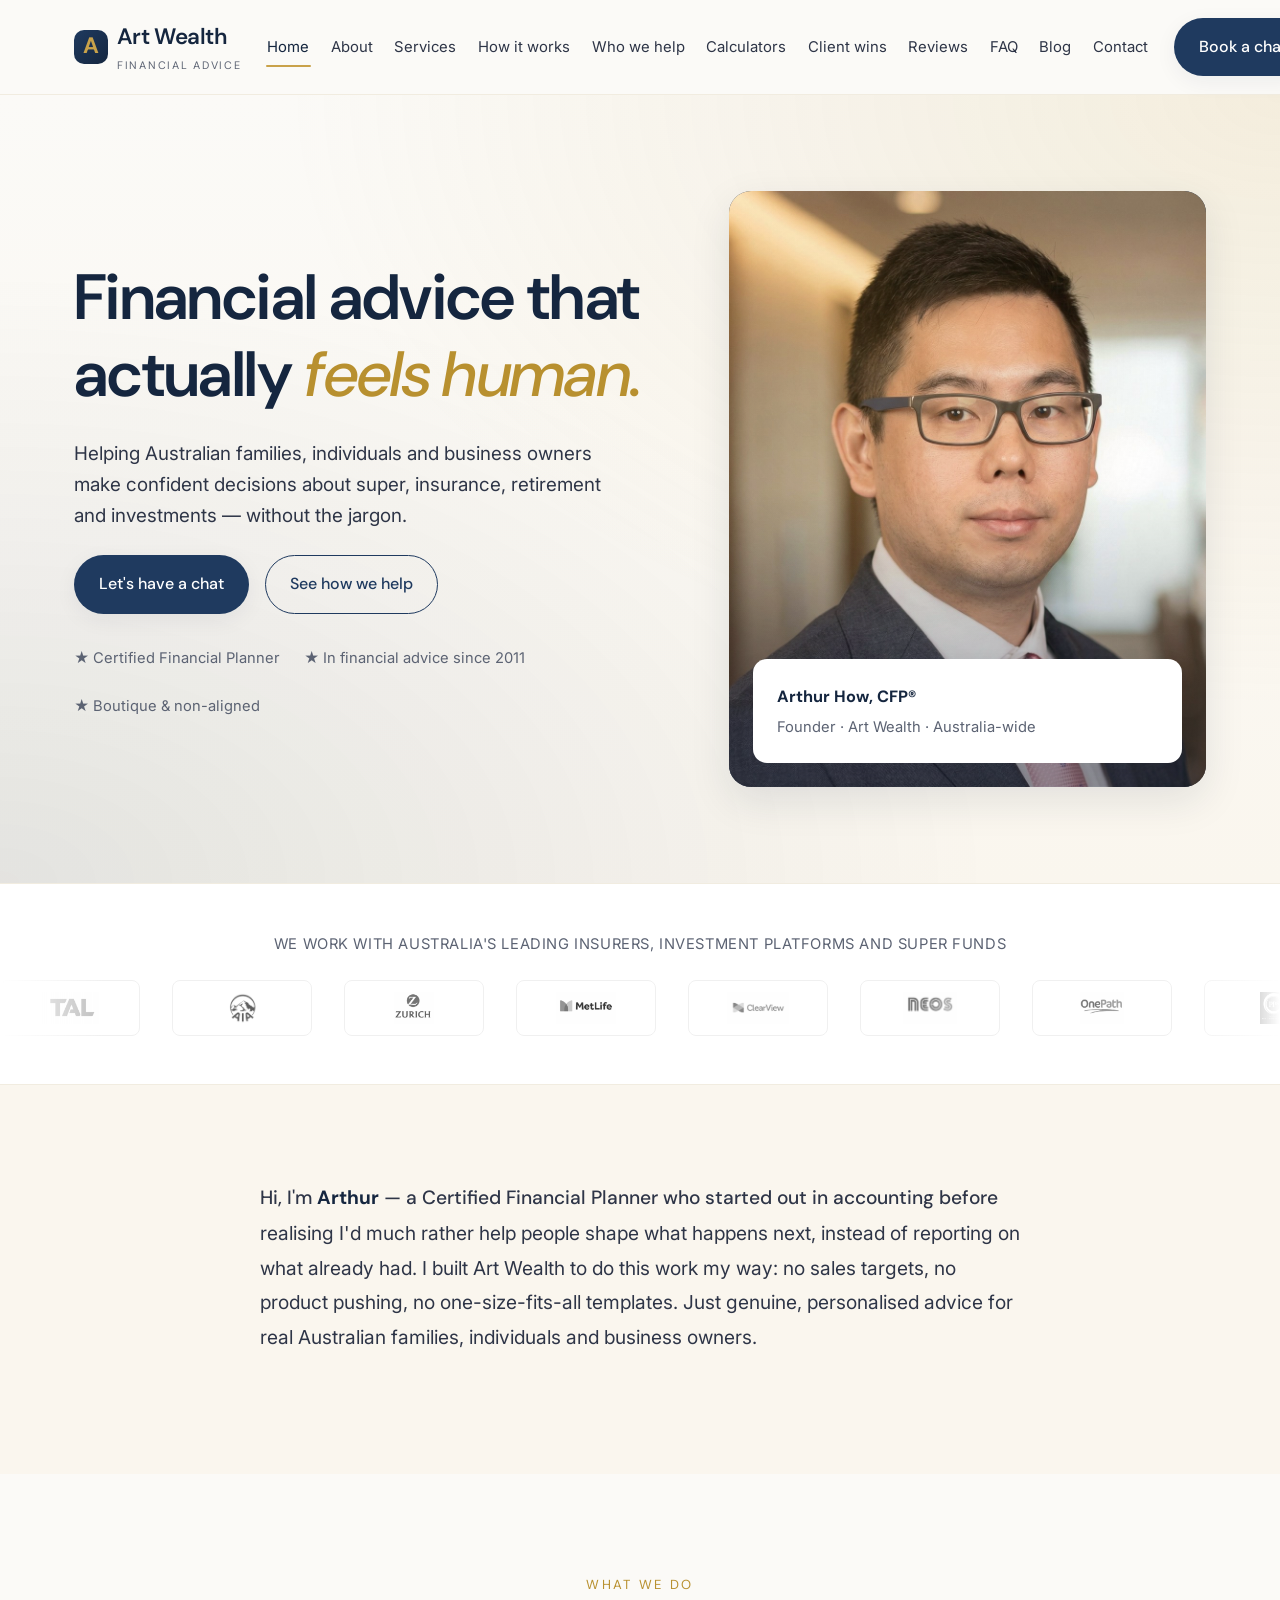
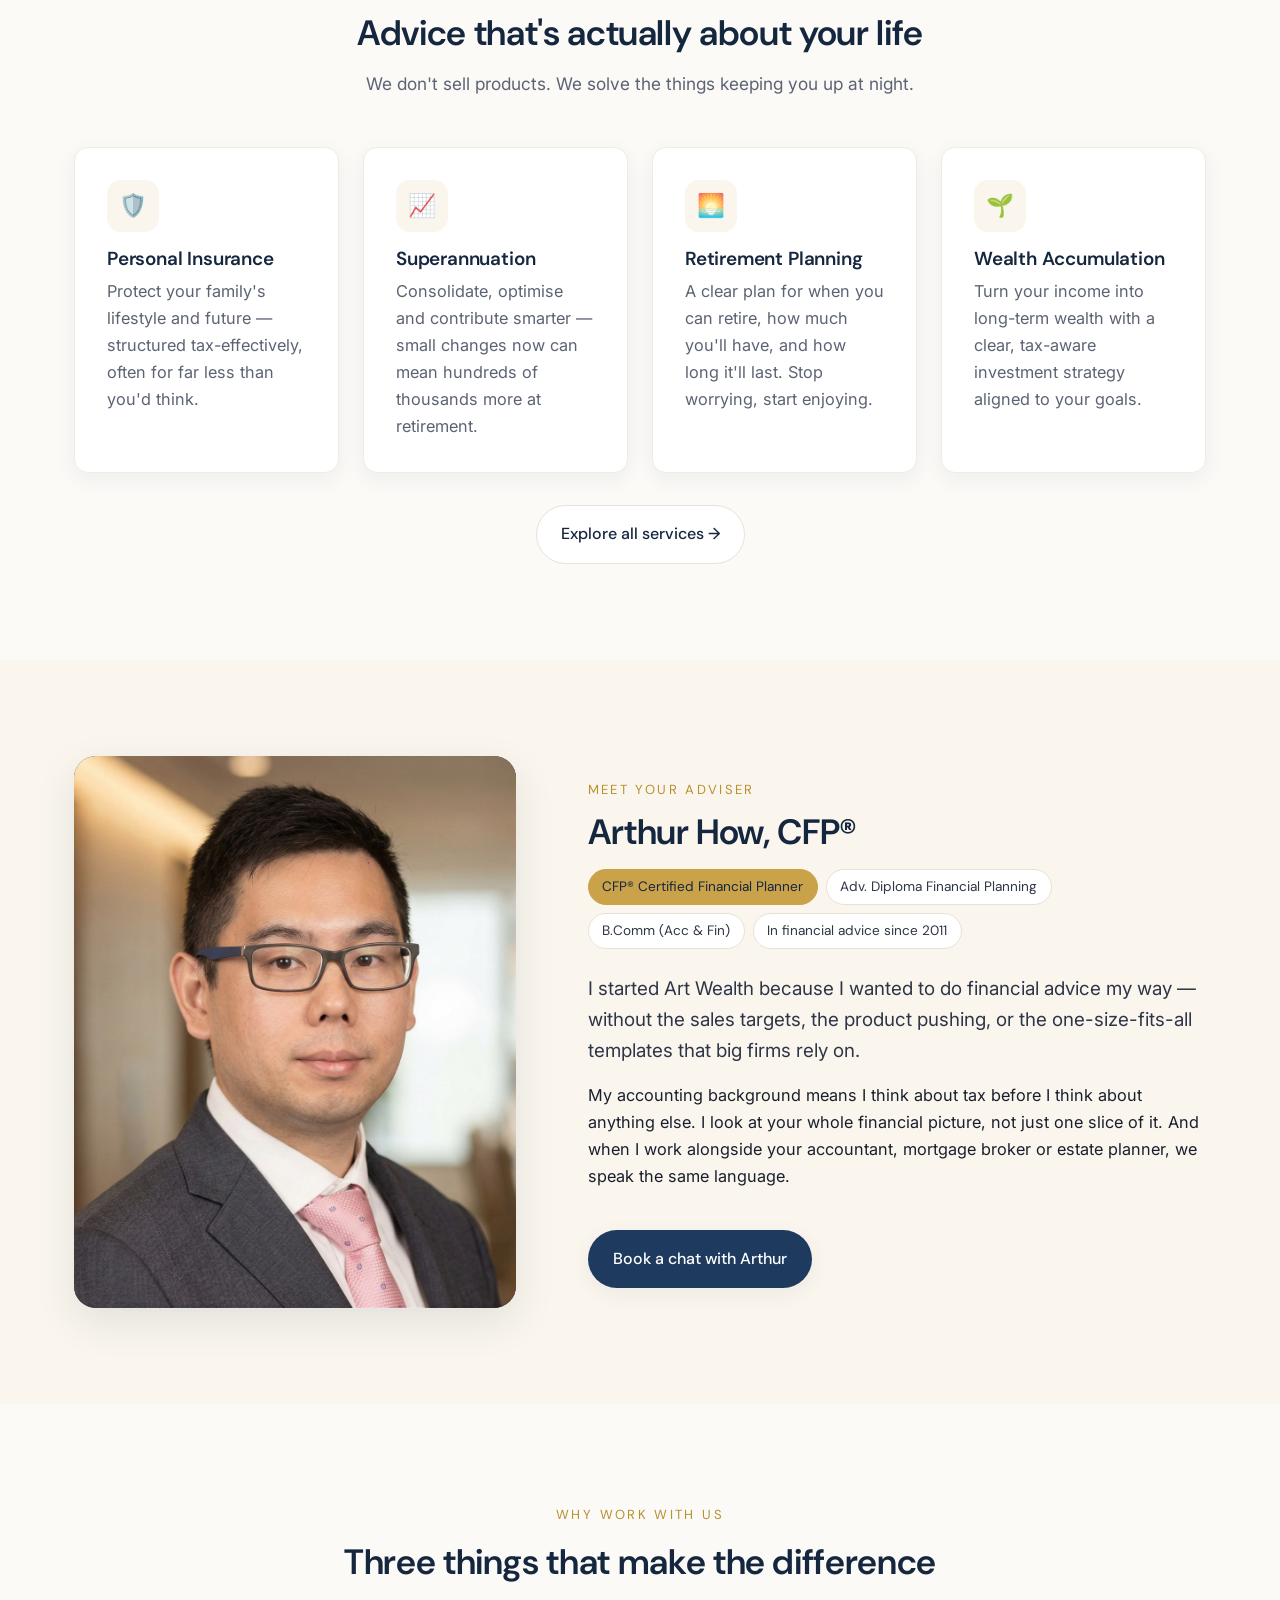
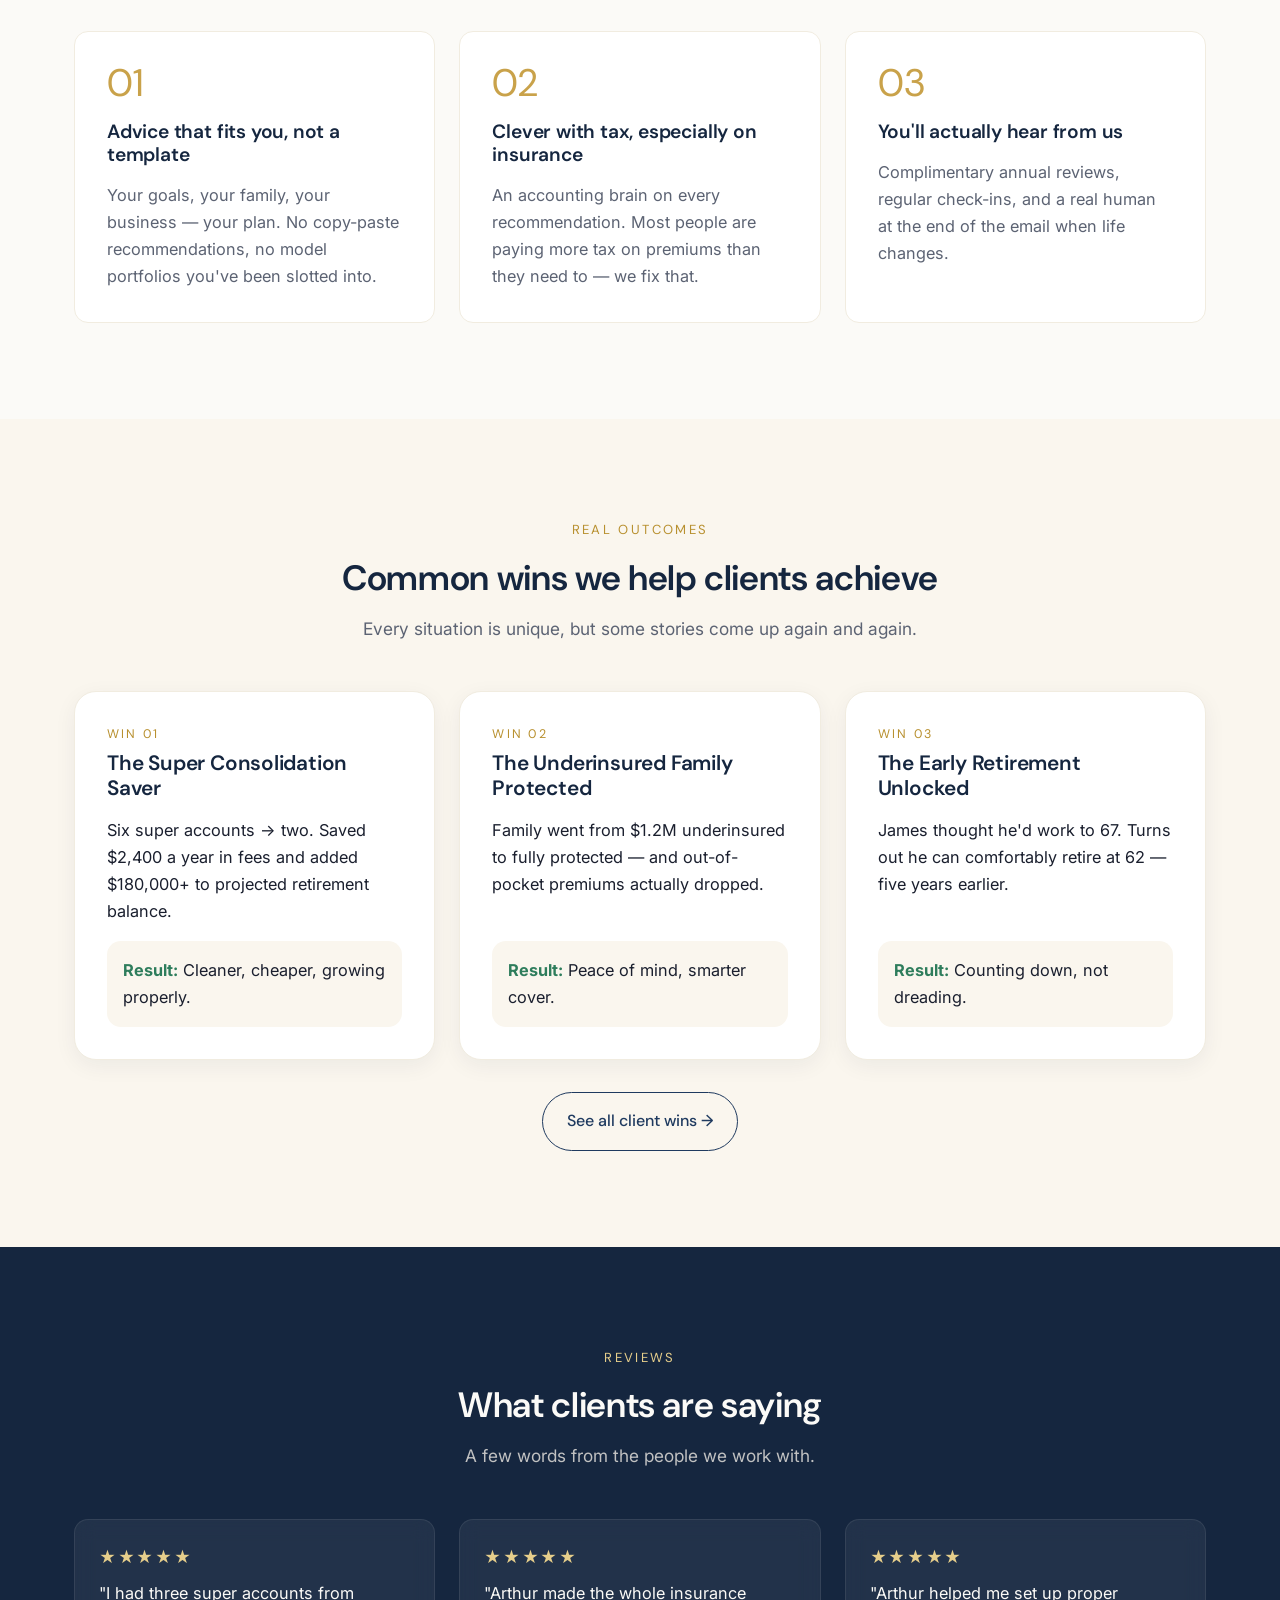
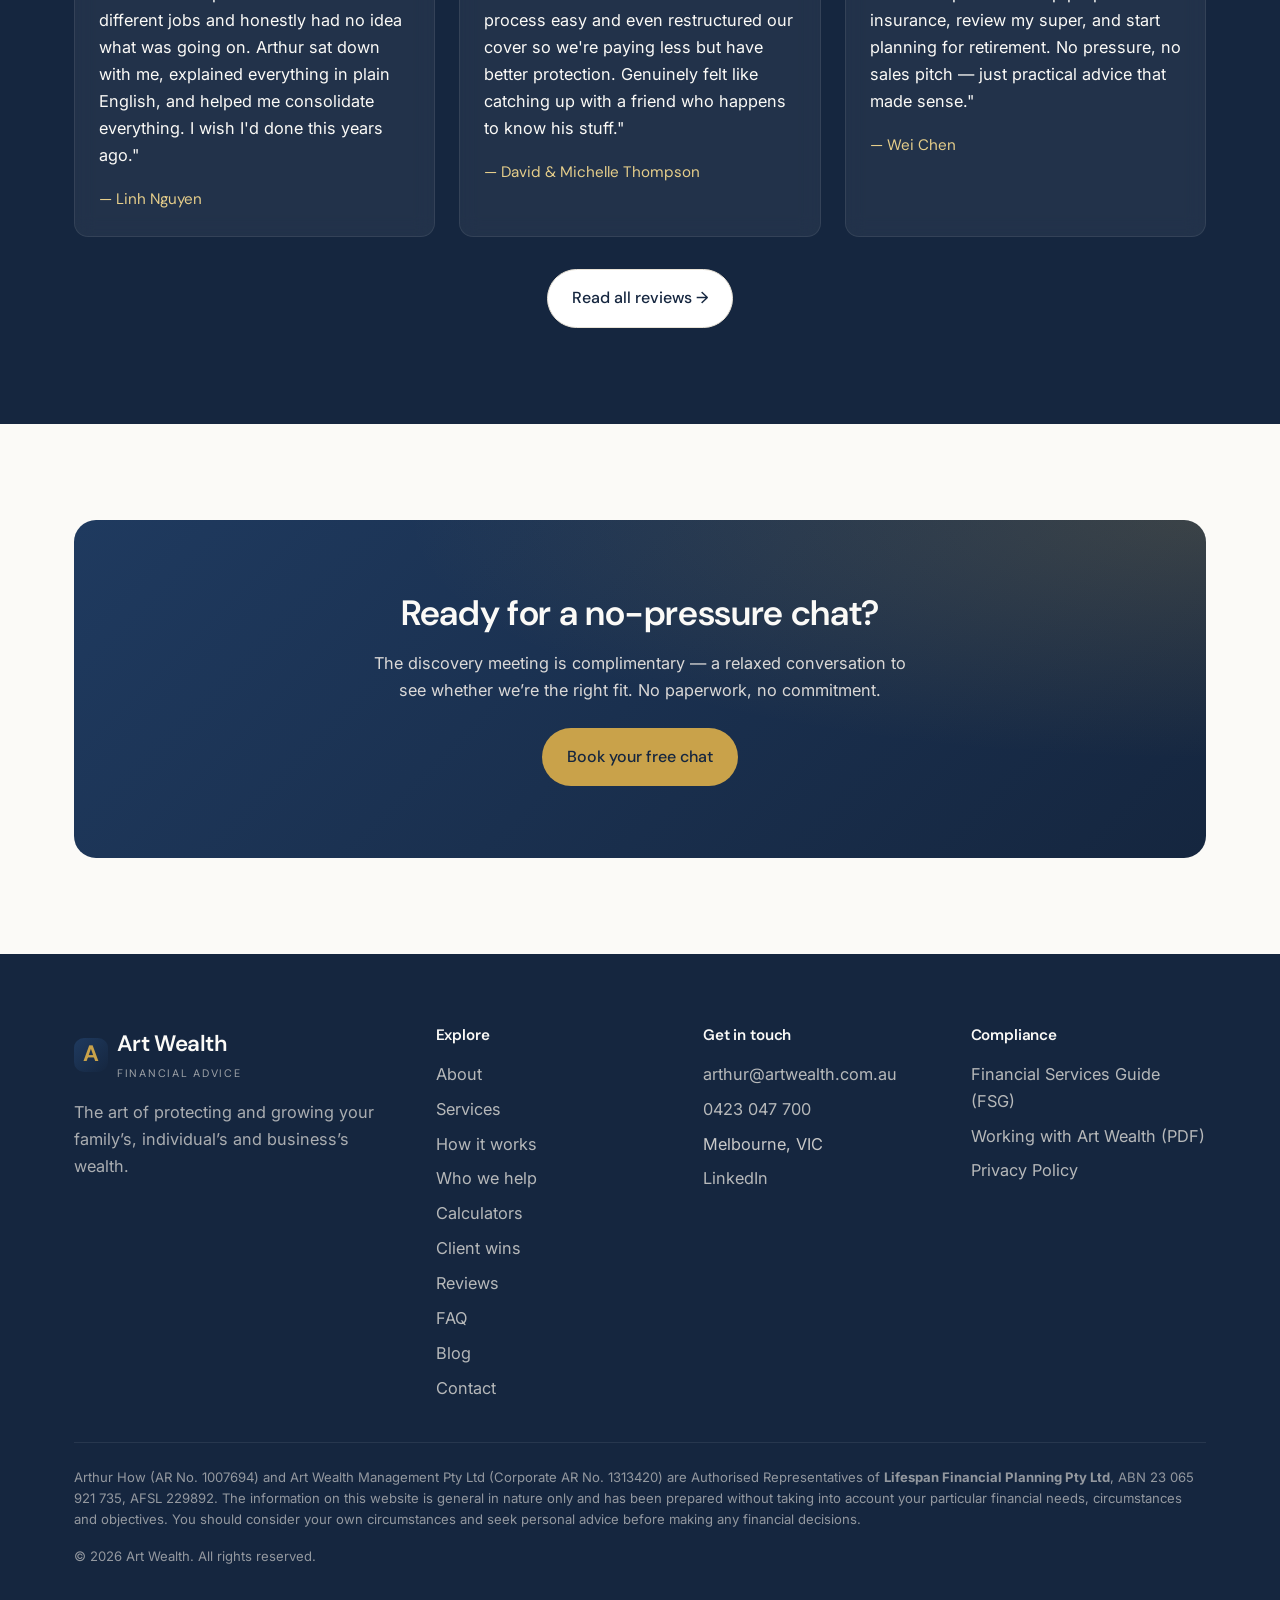
==== commit 40a5b235: "Round 1 marketing pass: Financial Advice rename, since 2011, drop Service/Persona numbers, non-align" ====
--- a/index.html
+++ b/index.html
@@ -3,8 +3,8 @@
 <head>
   <meta charset="UTF-8">
   <meta name="viewport" content="width=device-width, initial-scale=1.0">
-  <title>Art Wealth — Financial advisory that actually feels human | Australia-wide</title>
-  <meta name="description" content="Boutique Australian financial advisory. Helping families, individuals and business owners with super, insurance, retirement and investments — without the jargon.">
+  <title>Art Wealth — Financial advice that actually feels human | Australia-wide</title>
+  <meta name="description" content="Boutique Australian financial advice firm. Helping families, individuals and business owners with super, insurance, retirement and investments — without the jargon.">
   <meta name="theme-color" content="#1F3A5F">
   <link rel="preconnect" href="https://fonts.googleapis.com">
   <link rel="preconnect" href="https://fonts.gstatic.com" crossorigin>
@@ -19,7 +19,7 @@
     <nav class="nav">
       <a href="index.html" class="logo">
         <span class="mark">A</span>
-        <span>Art Wealth<small>Financial Advisory</small></span>
+        <span>Art Wealth<small>Financial Advice</small></span>
       </a>
       <ul class="nav-links">
         <li><a href="index.html">Home</a></li>
@@ -49,7 +49,7 @@
   <div class="container">
     <div class="hero-grid">
       <div class="fade-in">
-        <h1>Financial advisory that actually <span class="accent">feels human.</span></h1>
+        <h1>Financial advice that actually <span class="accent">feels human.</span></h1>
         <p>Helping Australian families, individuals and business owners make confident decisions about super, insurance, retirement and investments — without the jargon.</p>
         <div class="hero-cta">
           <a href="contact.html" class="btn btn-primary">Let's have a chat</a>
@@ -57,8 +57,8 @@
         </div>
         <div class="hero-meta">
           <span>★ Certified Financial Planner</span>
-          <span>★ 11 years' experience</span>
-          <span>★ Boutique &amp; independent</span>
+          <span>★ In financial advice since 2011</span>
+          <span>★ Boutique &amp; non-aligned</span>
         </div>
       </div>
       <div class="hero-visual fade-in">
@@ -208,7 +208,7 @@
           <span class="pill honey">CFP® Certified Financial Planner</span>
           <span class="pill">Adv. Diploma Financial Planning</span>
           <span class="pill">B.Comm (Acc &amp; Fin)</span>
-          <span class="pill">11 years' experience</span>
+          <span class="pill">In financial advice since 2011</span>
         </div>
         <p class="lead">I started Art Wealth because I wanted to do financial advice my way — without the sales targets, the product pushing, or the one-size-fits-all templates that big firms rely on.</p>
         <p>My accounting background means I think about tax before I think about anything else. I look at your whole financial picture, not just one slice of it. And when I work alongside your accountant, mortgage broker or estate planner, we speak the same language.</p>
@@ -341,7 +341,7 @@
   <div class="container">
     <div class="footer-grid">
       <div>
-        <a href="index.html" class="logo"><span class="mark">A</span><span>Art Wealth<small>Financial Advisory</small></span></a>
+        <a href="index.html" class="logo"><span class="mark">A</span><span>Art Wealth<small>Financial Advice</small></span></a>
         <p style="margin-top: var(--sp-2); color: rgba(251,246,238,0.65);">The art of protecting and growing your family’s, individual’s and business’s wealth.</p>
       </div>
       <div><h4>Explore</h4><ul>
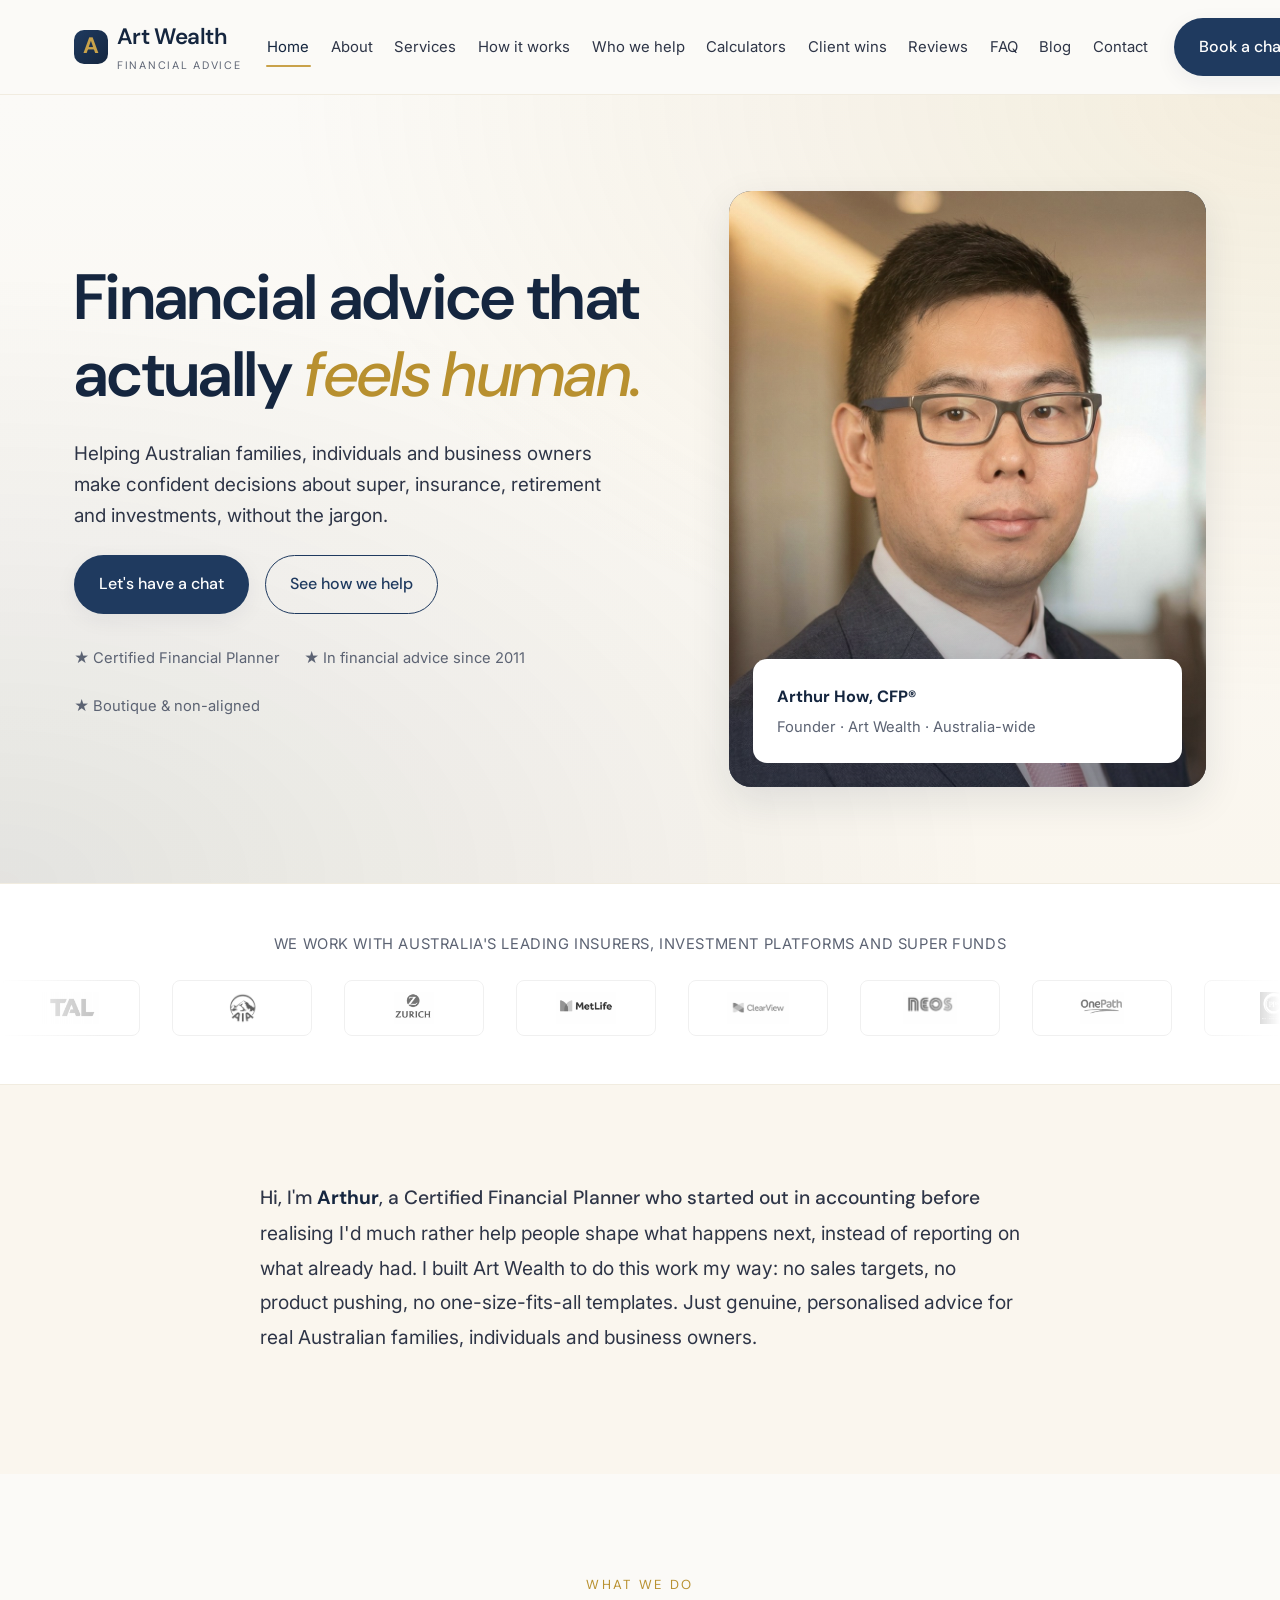
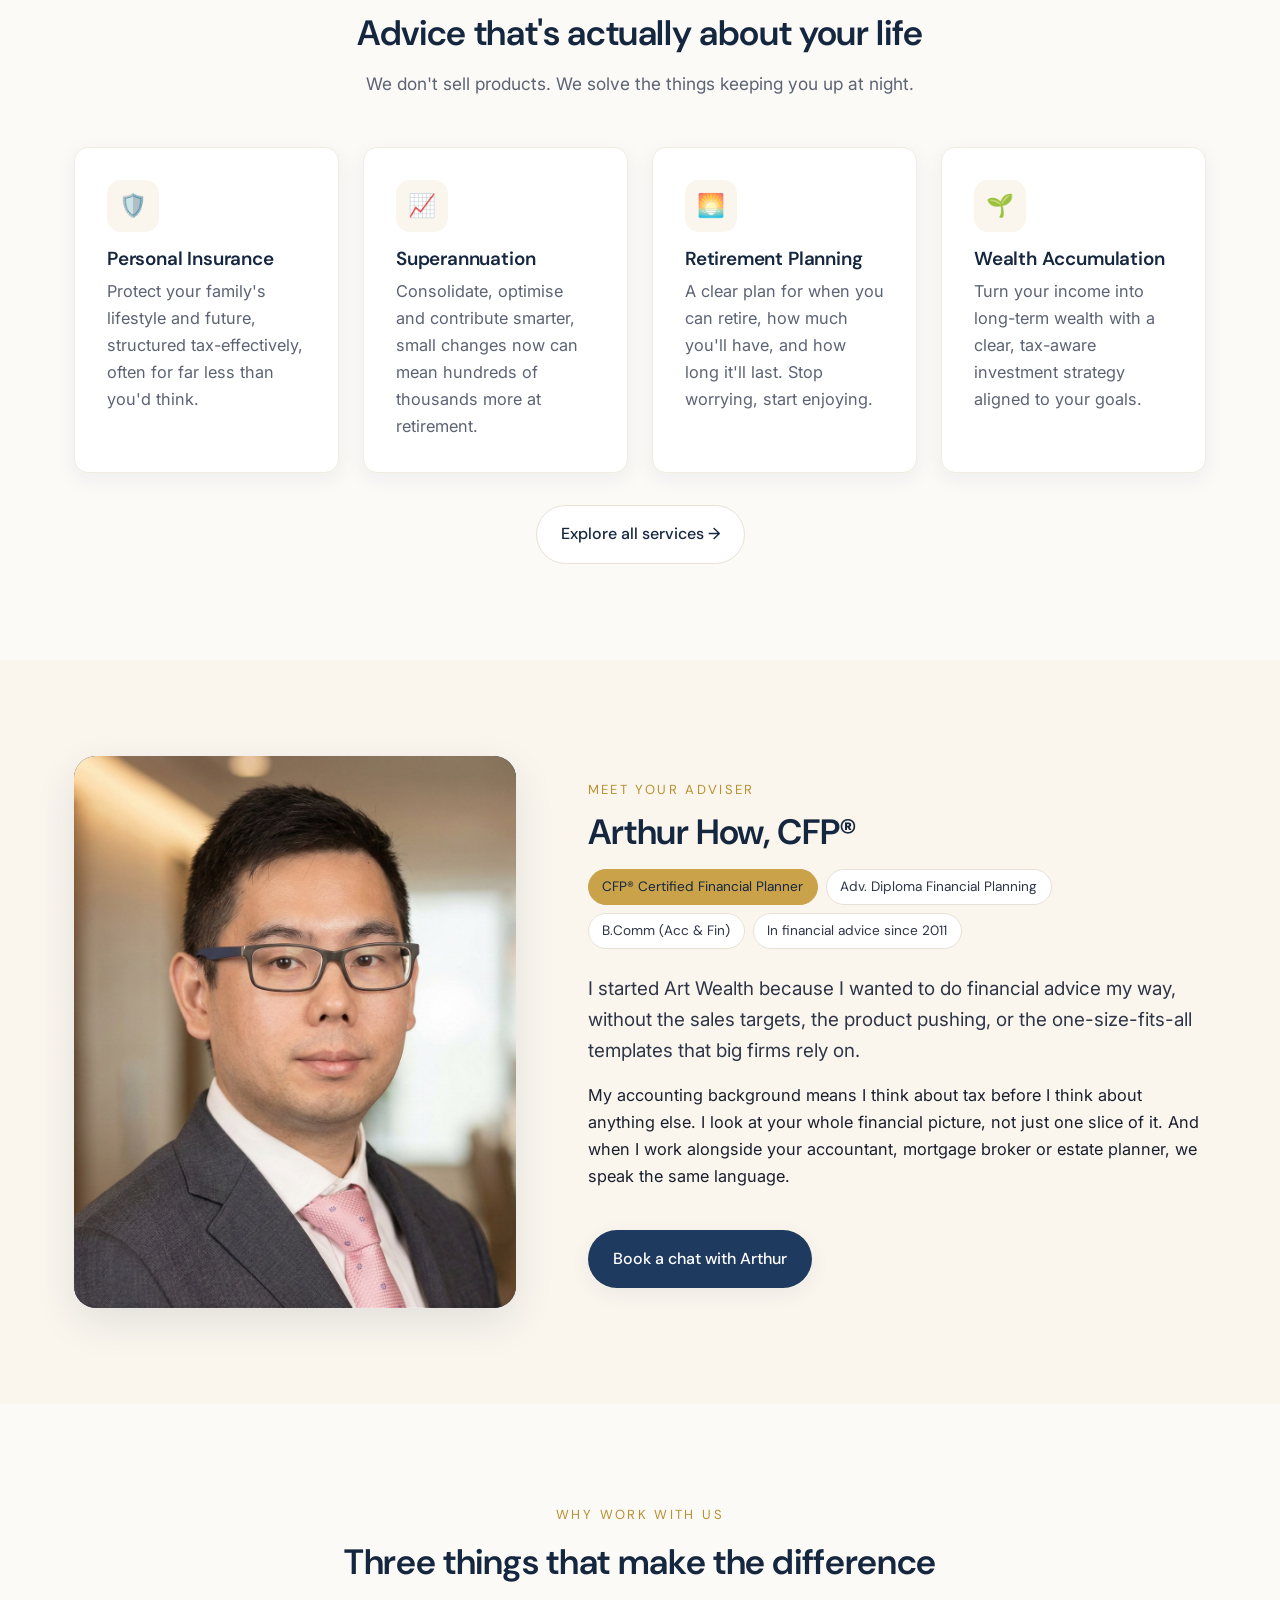
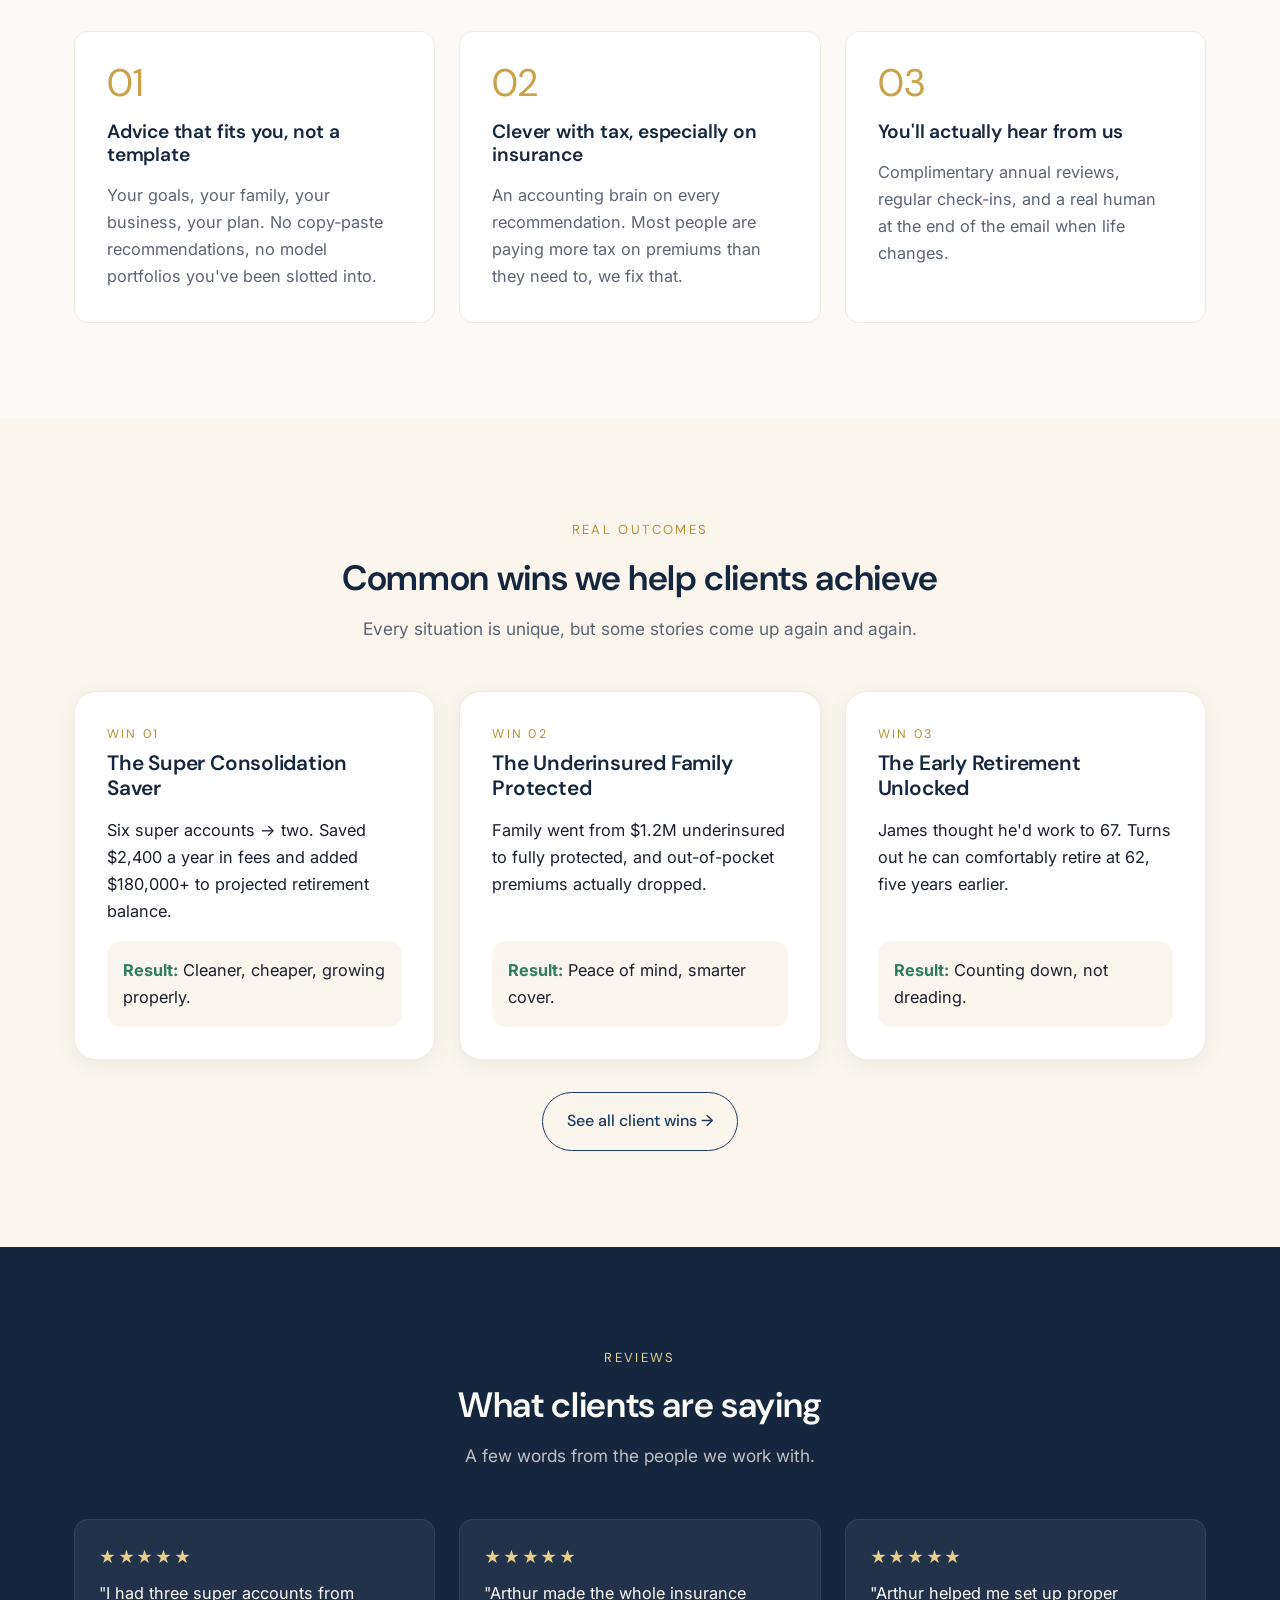
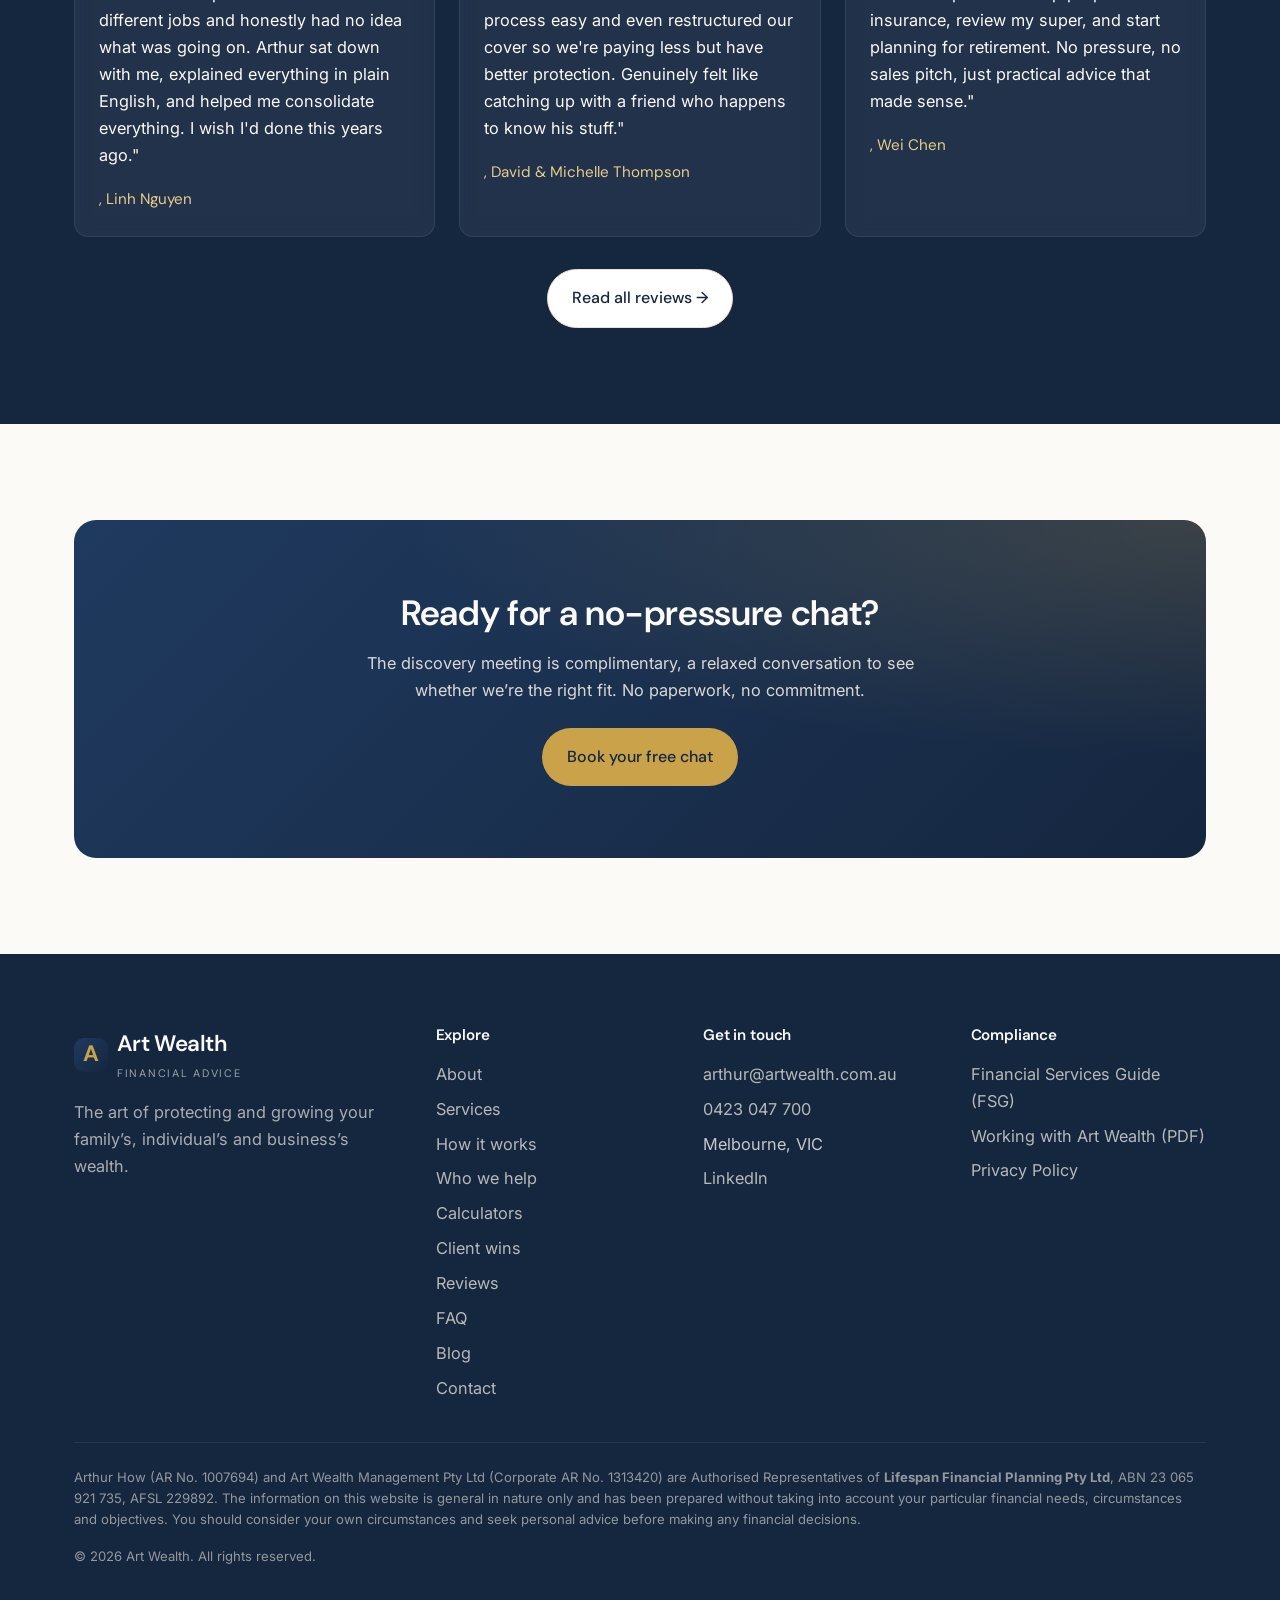
==== commit 143198cd: "Round 2: replace 191 em-dashes with commas across all pages (less AI tell)" ====
--- a/index.html
+++ b/index.html
@@ -3,8 +3,8 @@
 <head>
   <meta charset="UTF-8">
   <meta name="viewport" content="width=device-width, initial-scale=1.0">
-  <title>Art Wealth — Financial advice that actually feels human | Australia-wide</title>
-  <meta name="description" content="Boutique Australian financial advice firm. Helping families, individuals and business owners with super, insurance, retirement and investments — without the jargon.">
+  <title>Art Wealth, Financial advice that actually feels human | Australia-wide</title>
+  <meta name="description" content="Boutique Australian financial advice firm. Helping families, individuals and business owners with super, insurance, retirement and investments, without the jargon.">
   <meta name="theme-color" content="#1F3A5F">
   <link rel="preconnect" href="https://fonts.googleapis.com">
   <link rel="preconnect" href="https://fonts.gstatic.com" crossorigin>
@@ -50,7 +50,7 @@
     <div class="hero-grid">
       <div class="fade-in">
         <h1>Financial advice that actually <span class="accent">feels human.</span></h1>
-        <p>Helping Australian families, individuals and business owners make confident decisions about super, insurance, retirement and investments — without the jargon.</p>
+        <p>Helping Australian families, individuals and business owners make confident decisions about super, insurance, retirement and investments, without the jargon.</p>
         <div class="hero-cta">
           <a href="contact.html" class="btn btn-primary">Let's have a chat</a>
           <a href="services.html" class="btn btn-ghost">See how we help</a>
@@ -80,7 +80,7 @@
   When you have the real PNG/SVG logo file, drop it into:  assets/img/logos/<brand>.svg
   Then replace the wordmark inside the tile with:
       <img src="assets/img/logos/tal.svg" alt="TAL">
-  The marquee will keep working — the CSS .logo-tile rules already size images.
+  The marquee will keep working, the CSS .logo-tile rules already size images.
 
   WHERE TO DOWNLOAD OFFICIAL LOGOS (visit each in your browser):
     TAL              tal.com.au/about-tal/media-centre
@@ -126,7 +126,7 @@
       <div class="logo-tile" title="AustralianSuper"><img src="assets/img/logos/australiansuper.svg.png" alt="AustralianSuper"></div>
       <div class="logo-tile" title="Aware Super"><img src="assets/img/logos/awaresuper.svg.png" alt="Aware Super"></div>
 
-      <!-- ===== ROW 2 (duplicate of row 1 — required for seamless infinite loop) ===== -->
+      <!-- ===== ROW 2 (duplicate of row 1, required for seamless infinite loop) ===== -->
       <div class="logo-tile" aria-hidden="true" title="TAL"><img src="assets/img/logos/tal.svg.png" alt=""></div>
       <div class="logo-tile" aria-hidden="true" title="AIA Australia"><img src="assets/img/logos/aia.svg.png" alt=""></div>
       <div class="logo-tile" aria-hidden="true" title="Zurich"><img src="assets/img/logos/zurich.svg.png" alt=""></div>
@@ -152,7 +152,7 @@
   <div class="container">
     <div class="story fade-in">
       <p style="font-size: 1.2rem; color: var(--ink-700);">
-        Hi, I'm <strong style="color: var(--navy-900);">Arthur</strong> — a Certified Financial Planner who started out in accounting before realising I'd much rather help people shape what happens next, instead of reporting on what already had. I built Art Wealth to do this work my way: no sales targets, no product pushing, no one-size-fits-all templates. Just genuine, personalised advice for real Australian families, individuals and business owners.
+        Hi, I'm <strong style="color: var(--navy-900);">Arthur</strong>, a Certified Financial Planner who started out in accounting before realising I'd much rather help people shape what happens next, instead of reporting on what already had. I built Art Wealth to do this work my way: no sales targets, no product pushing, no one-size-fits-all templates. Just genuine, personalised advice for real Australian families, individuals and business owners.
       </p>
     </div>
   </div>
@@ -170,12 +170,12 @@
       <div class="card fade-in">
         <div class="icon" aria-hidden="true">🛡️</div>
         <h3>Personal Insurance</h3>
-        <p>Protect your family's lifestyle and future — structured tax-effectively, often for far less than you'd think.</p>
+        <p>Protect your family's lifestyle and future, structured tax-effectively, often for far less than you'd think.</p>
       </div>
       <div class="card fade-in">
         <div class="icon" aria-hidden="true">📈</div>
         <h3>Superannuation</h3>
-        <p>Consolidate, optimise and contribute smarter — small changes now can mean hundreds of thousands more at retirement.</p>
+        <p>Consolidate, optimise and contribute smarter, small changes now can mean hundreds of thousands more at retirement.</p>
       </div>
       <div class="card fade-in">
         <div class="icon" aria-hidden="true">🌅</div>
@@ -210,7 +210,7 @@
           <span class="pill">B.Comm (Acc &amp; Fin)</span>
           <span class="pill">In financial advice since 2011</span>
         </div>
-        <p class="lead">I started Art Wealth because I wanted to do financial advice my way — without the sales targets, the product pushing, or the one-size-fits-all templates that big firms rely on.</p>
+        <p class="lead">I started Art Wealth because I wanted to do financial advice my way, without the sales targets, the product pushing, or the one-size-fits-all templates that big firms rely on.</p>
         <p>My accounting background means I think about tax before I think about anything else. I look at your whole financial picture, not just one slice of it. And when I work alongside your accountant, mortgage broker or estate planner, we speak the same language.</p>
         <a href="contact.html" class="btn btn-primary mt-3">Book a chat with Arthur</a>
       </div>
@@ -229,12 +229,12 @@
       <div class="pillar fade-in">
         <span class="num">01</span>
         <h3>Advice that fits you, not a template</h3>
-        <p>Your goals, your family, your business — your plan. No copy-paste recommendations, no model portfolios you've been slotted into.</p>
+        <p>Your goals, your family, your business, your plan. No copy-paste recommendations, no model portfolios you've been slotted into.</p>
       </div>
       <div class="pillar fade-in">
         <span class="num">02</span>
         <h3>Clever with tax, especially on insurance</h3>
-        <p>An accounting brain on every recommendation. Most people are paying more tax on premiums than they need to — we fix that.</p>
+        <p>An accounting brain on every recommendation. Most people are paying more tax on premiums than they need to, we fix that.</p>
       </div>
       <div class="pillar fade-in">
         <span class="num">03</span>
@@ -263,13 +263,13 @@
       <div class="win-card fade-in">
         <div class="win-num">Win 02</div>
         <h3>The Underinsured Family Protected</h3>
-        <p>Family went from $1.2M underinsured to fully protected — and out-of-pocket premiums actually dropped.</p>
+        <p>Family went from $1.2M underinsured to fully protected, and out-of-pocket premiums actually dropped.</p>
         <div class="outcome"><strong>Result:</strong> Peace of mind, smarter cover.</div>
       </div>
       <div class="win-card fade-in">
         <div class="win-num">Win 03</div>
         <h3>The Early Retirement Unlocked</h3>
-        <p>James thought he'd work to 67. Turns out he can comfortably retire at 62 — five years earlier.</p>
+        <p>James thought he'd work to 67. Turns out he can comfortably retire at 62, five years earlier.</p>
         <div class="outcome"><strong>Result:</strong> Counting down, not dreading.</div>
       </div>
     </div>
@@ -291,32 +291,32 @@
       <div class="review">
         <div class="stars">★★★★★</div>
         <p>"I had three super accounts from different jobs and honestly had no idea what was going on. Arthur sat down with me, explained everything in plain English, and helped me consolidate everything. I wish I'd done this years ago."</p>
-        <span class="author">— Linh Nguyen</span>
+        <span class="author">, Linh Nguyen</span>
       </div>
       <div class="review">
         <div class="stars">★★★★★</div>
         <p>"Arthur made the whole insurance process easy and even restructured our cover so we're paying less but have better protection. Genuinely felt like catching up with a friend who happens to know his stuff."</p>
-        <span class="author">— David &amp; Michelle Thompson</span>
-      </div>
-      <div class="review">
-        <div class="stars">★★★★★</div>
-        <p>"Arthur helped me set up proper insurance, review my super, and start planning for retirement. No pressure, no sales pitch — just practical advice that made sense."</p>
-        <span class="author">— Wei Chen</span>
+        <span class="author">, David &amp; Michelle Thompson</span>
+      </div>
+      <div class="review">
+        <div class="stars">★★★★★</div>
+        <p>"Arthur helped me set up proper insurance, review my super, and start planning for retirement. No pressure, no sales pitch, just practical advice that made sense."</p>
+        <span class="author">, Wei Chen</span>
       </div>
       <div class="review">
         <div class="stars">★★★★★</div>
         <p>"Arthur was warm, patient, and happy to explain things multiple times until we got it. We now have a clear plan and finally feel in control of our finances."</p>
-        <span class="author">— Priya Patel</span>
+        <span class="author">, Priya Patel</span>
       </div>
       <div class="review">
         <div class="stars">★★★★★</div>
         <p>"He took the time to understand what I actually wanted my retirement to look like, not just the numbers. Feels good knowing someone's got your back."</p>
-        <span class="author">— James O'Sullivan</span>
+        <span class="author">, James O'Sullivan</span>
       </div>
       <div class="review">
         <div class="stars">★★★★★</div>
         <p>"Arthur reviewed everything, restructured my insurance tax-effectively, and saved me thousands. He also explained the why behind every recommendation."</p>
-        <span class="author">— Kevin Tan</span>
+        <span class="author">, Kevin Tan</span>
       </div>
     </div>
     <div class="center mt-4">
@@ -330,7 +330,7 @@
   <div class="container">
     <div class="cta-banner fade-in">
       <h2>Ready for a no-pressure chat?</h2>
-      <p>The discovery meeting is complimentary — a relaxed conversation to see whether we’re the right fit. No paperwork, no commitment.</p>
+      <p>The discovery meeting is complimentary, a relaxed conversation to see whether we’re the right fit. No paperwork, no commitment.</p>
       <a href="contact.html" class="btn btn-honey">Book your free chat</a>
     </div>
   </div>
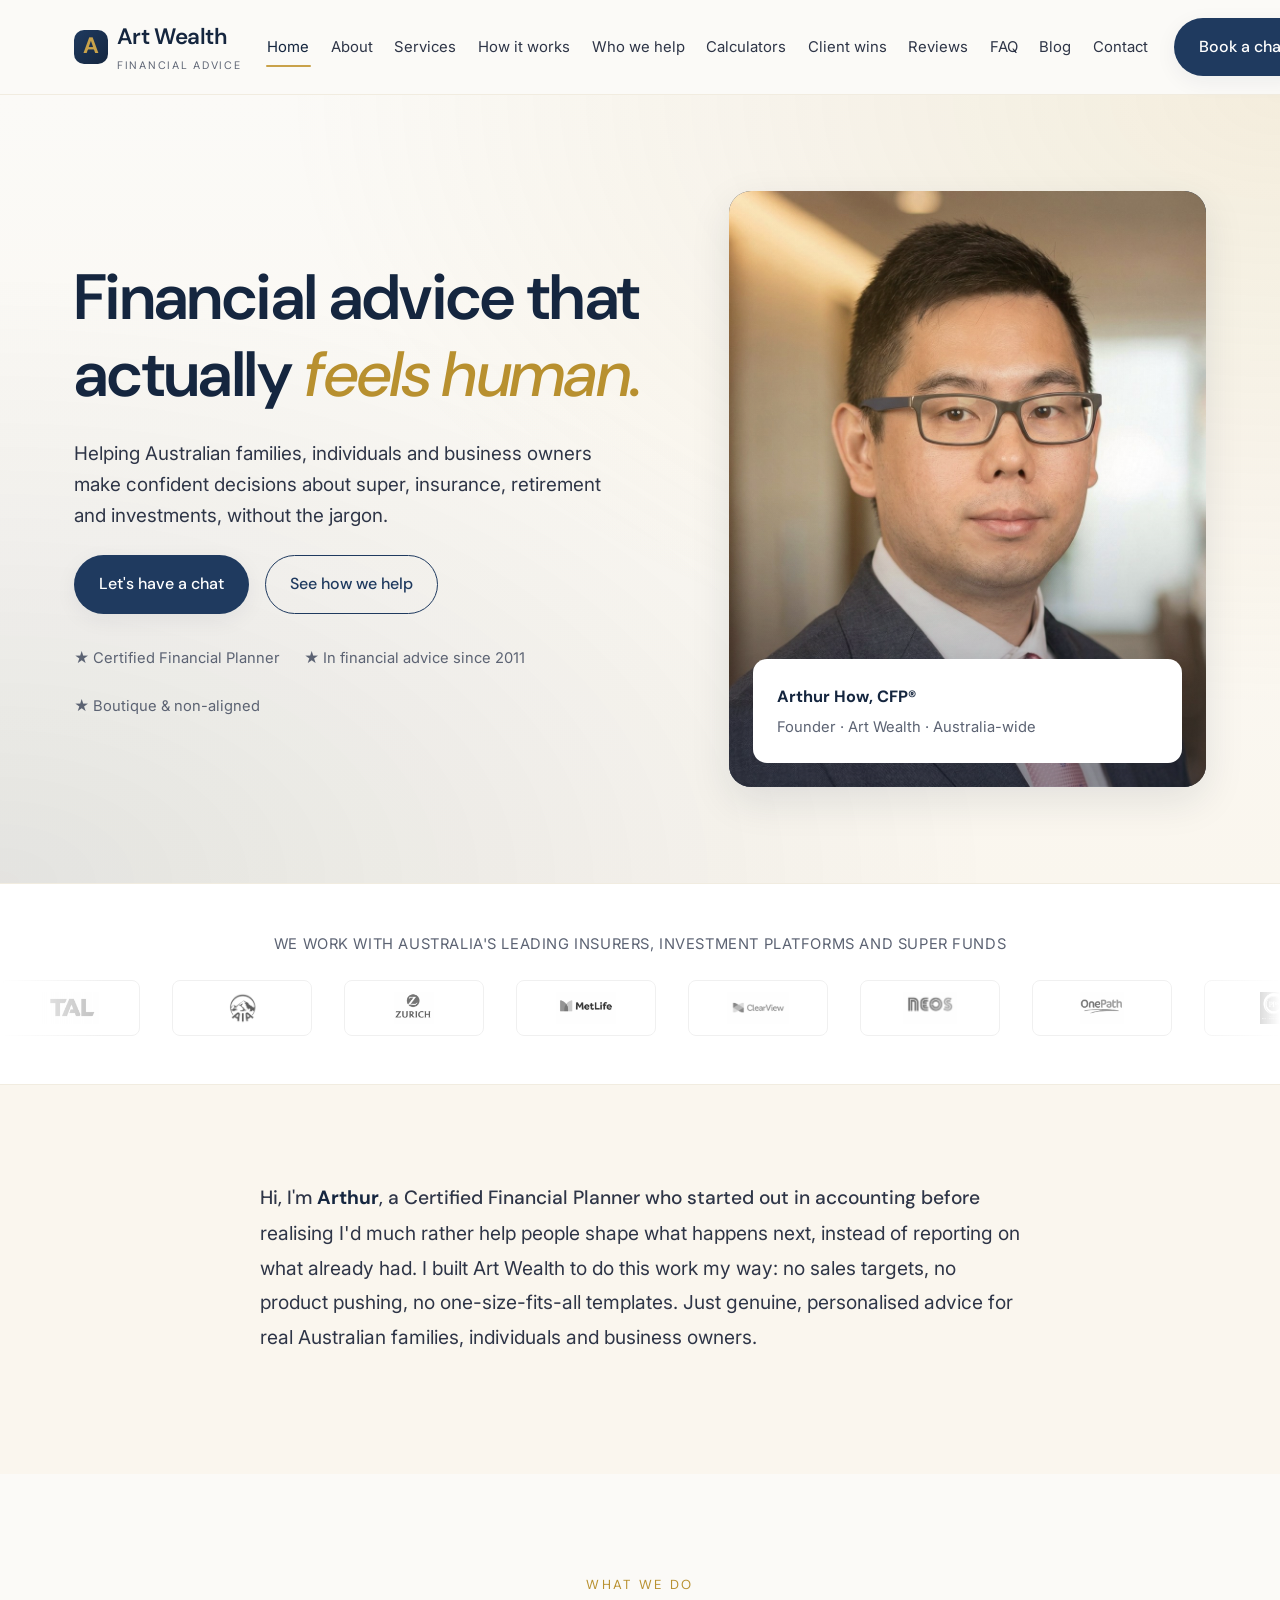
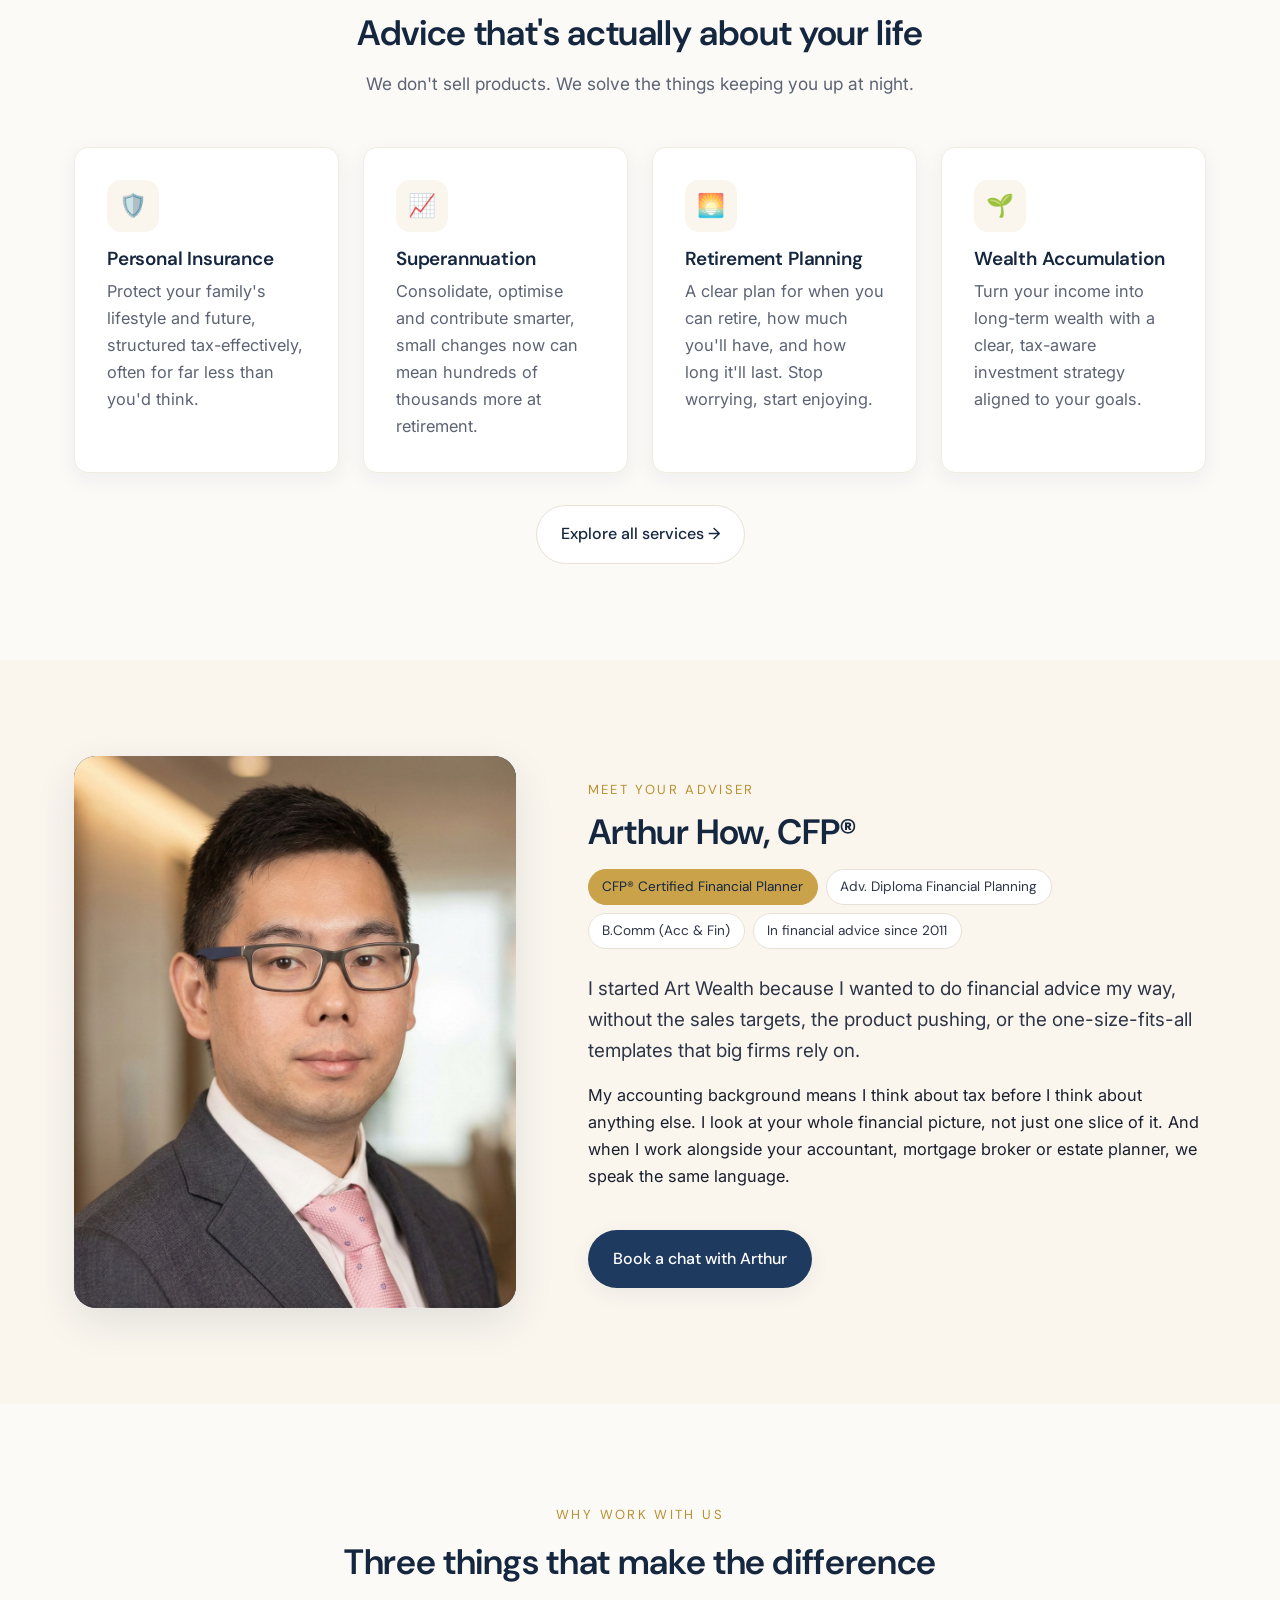
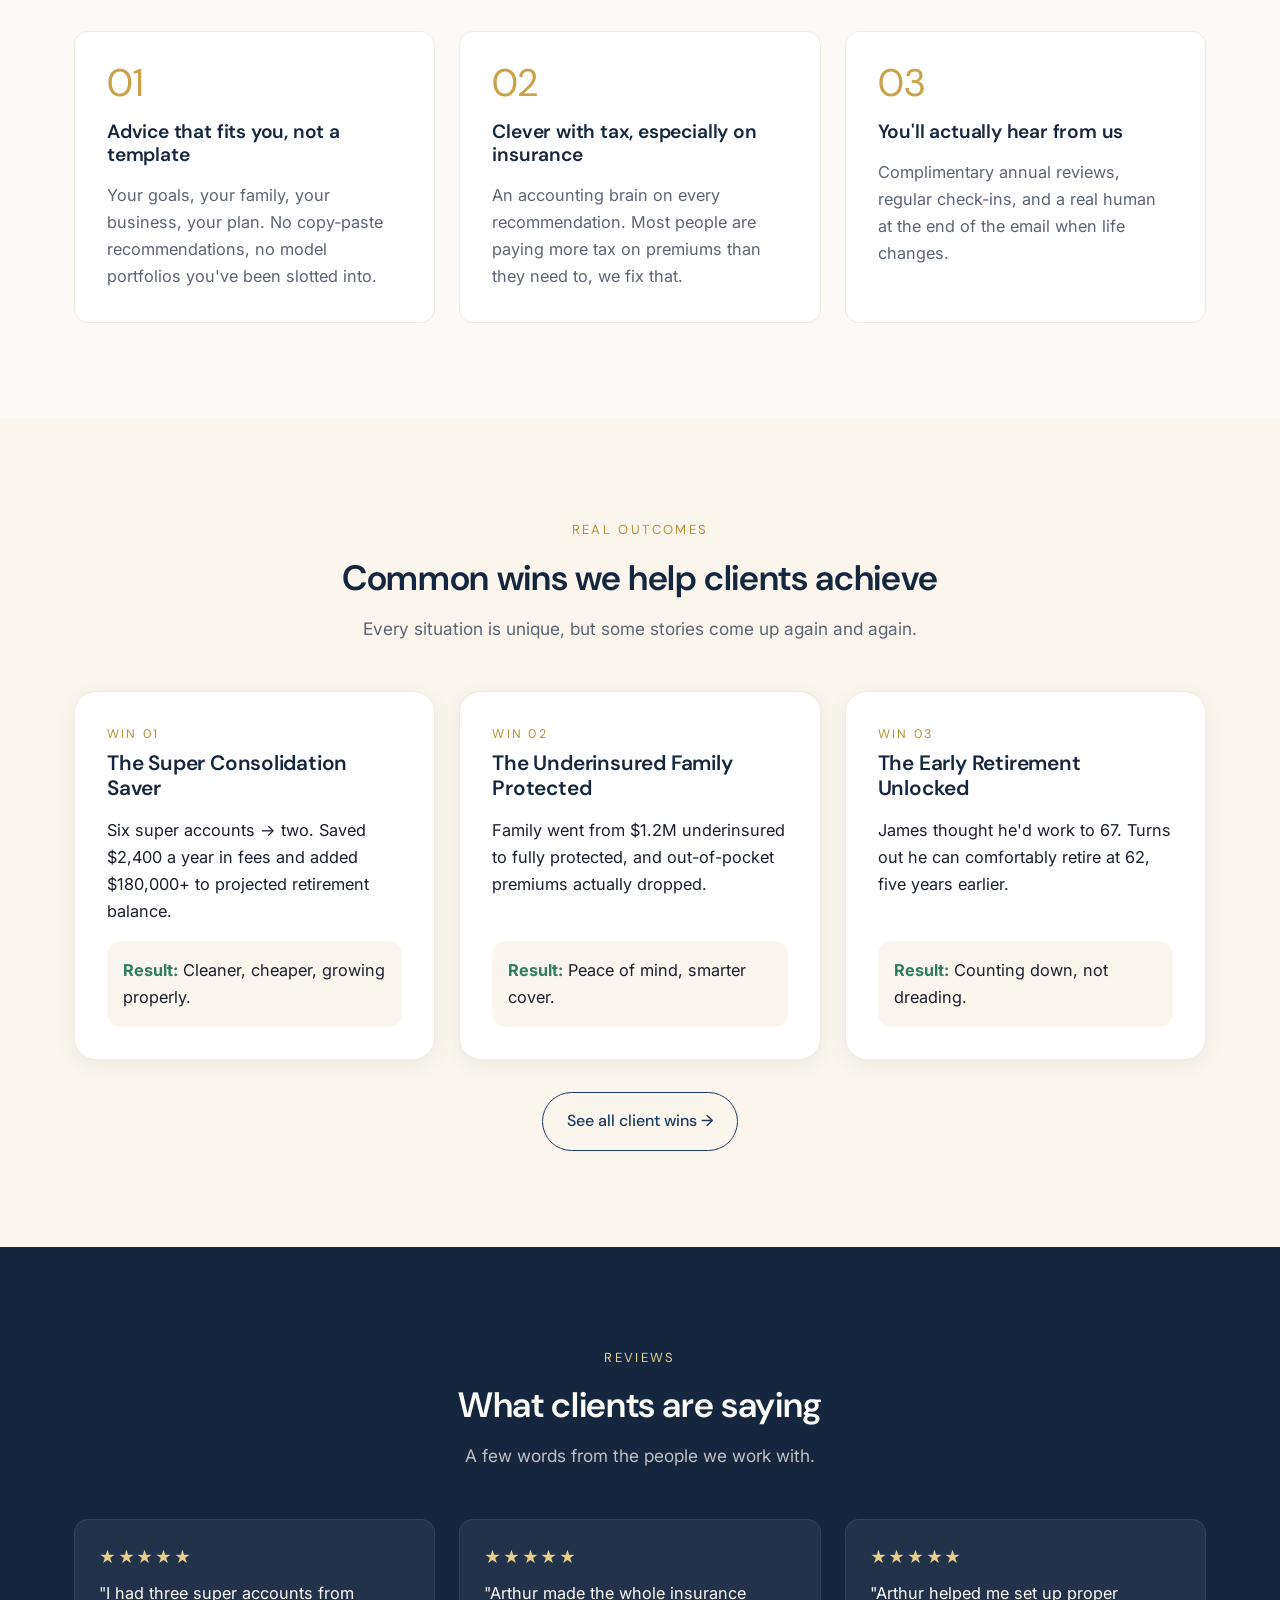
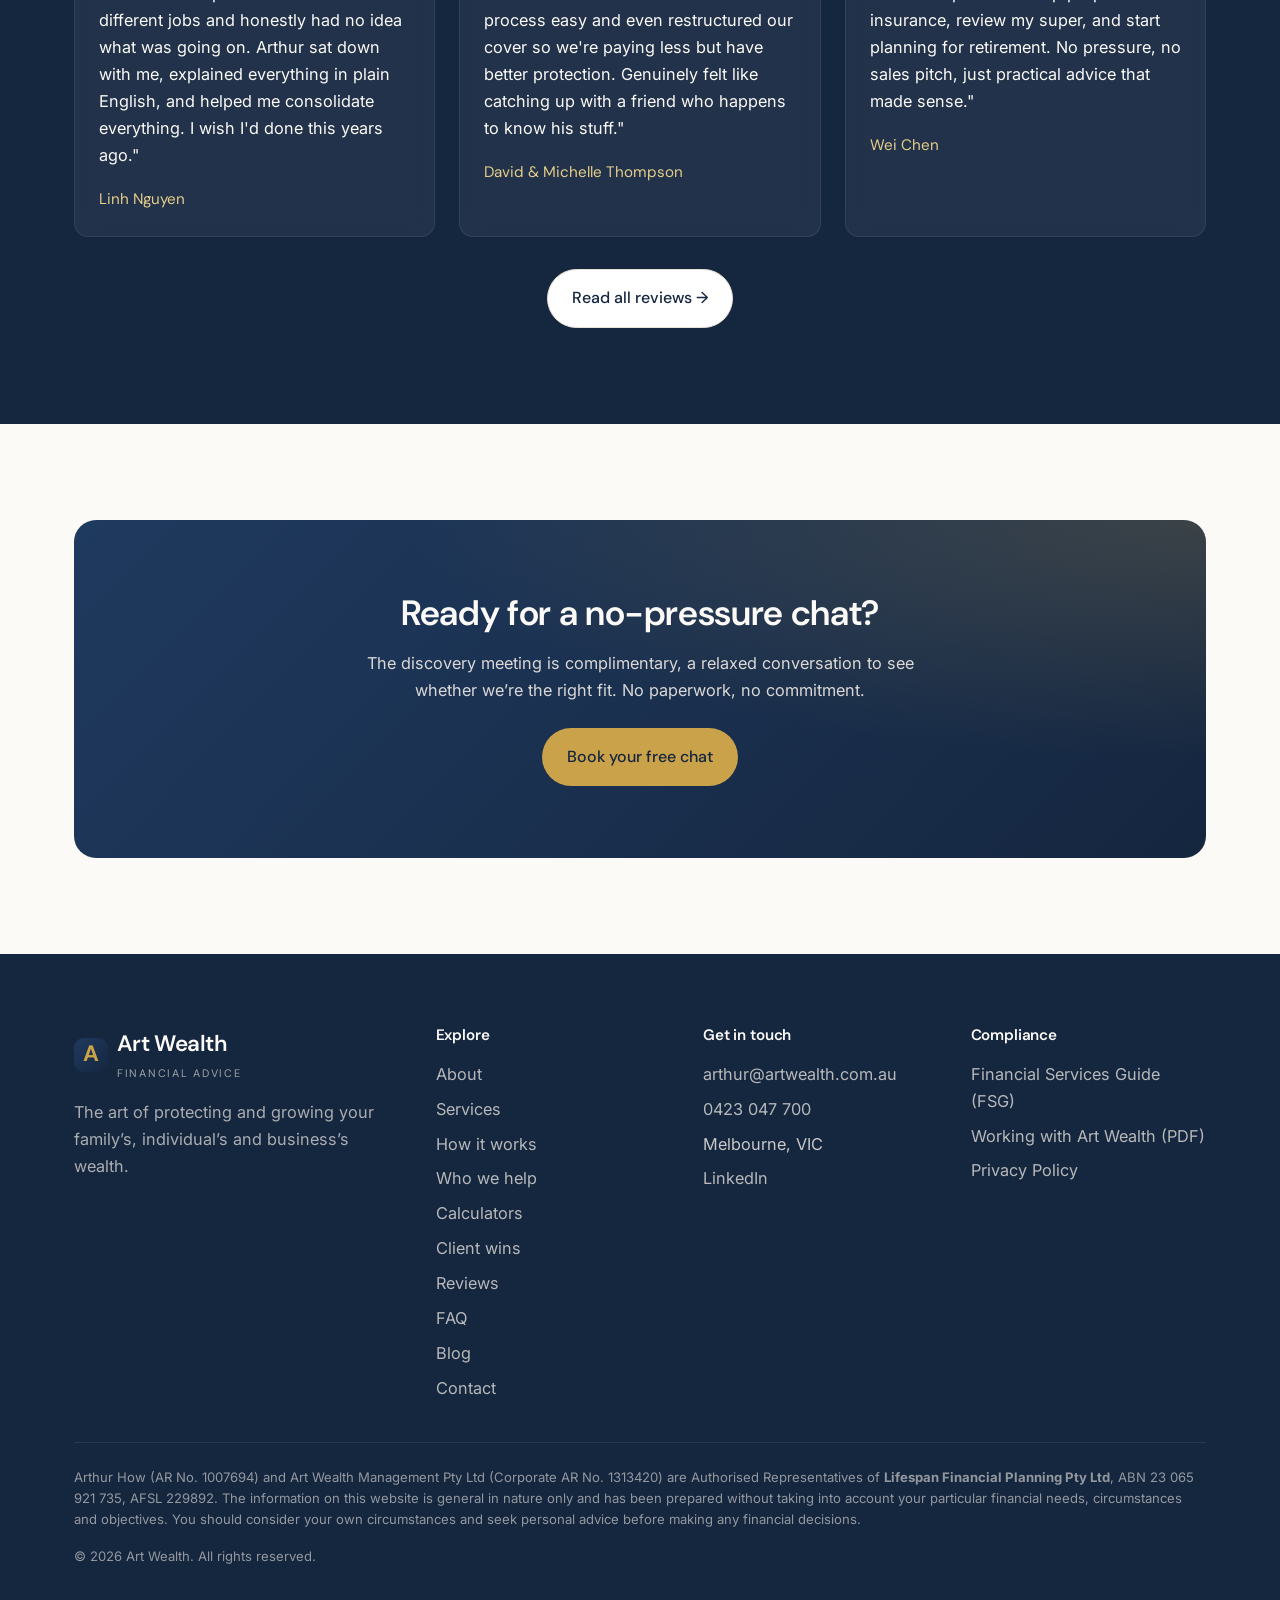
==== commit 0d2fdaef: "Strip stray leading commas from homepage testimonial author names" ====
--- a/index.html
+++ b/index.html
@@ -6,6 +6,9 @@
   <title>Art Wealth, Financial advice that actually feels human | Australia-wide</title>
   <meta name="description" content="Boutique Australian financial advice firm. Helping families, individuals and business owners with super, insurance, retirement and investments, without the jargon.">
   <meta name="theme-color" content="#1F3A5F">
+  <link rel="apple-touch-icon" sizes="180x180" href="assets/images/apple-touch-icon.png">
+  <link rel="icon" type="image/png" sizes="32x32" href="assets/images/favicon-32x32.png">
+  <link rel="icon" type="image/png" sizes="16x16" href="assets/images/favicon-16x16.png">
   <link rel="preconnect" href="https://fonts.googleapis.com">
   <link rel="preconnect" href="https://fonts.gstatic.com" crossorigin>
   <link href="https://fonts.googleapis.com/css2?family=DM+Sans:wght@400;500;600;700&family=Inter:wght@400;500;600&display=swap" rel="stylesheet">
@@ -291,32 +294,32 @@
       <div class="review">
         <div class="stars">★★★★★</div>
         <p>"I had three super accounts from different jobs and honestly had no idea what was going on. Arthur sat down with me, explained everything in plain English, and helped me consolidate everything. I wish I'd done this years ago."</p>
-        <span class="author">, Linh Nguyen</span>
+        <span class="author">Linh Nguyen</span>
       </div>
       <div class="review">
         <div class="stars">★★★★★</div>
         <p>"Arthur made the whole insurance process easy and even restructured our cover so we're paying less but have better protection. Genuinely felt like catching up with a friend who happens to know his stuff."</p>
-        <span class="author">, David &amp; Michelle Thompson</span>
+        <span class="author">David &amp; Michelle Thompson</span>
       </div>
       <div class="review">
         <div class="stars">★★★★★</div>
         <p>"Arthur helped me set up proper insurance, review my super, and start planning for retirement. No pressure, no sales pitch, just practical advice that made sense."</p>
-        <span class="author">, Wei Chen</span>
+        <span class="author">Wei Chen</span>
       </div>
       <div class="review">
         <div class="stars">★★★★★</div>
         <p>"Arthur was warm, patient, and happy to explain things multiple times until we got it. We now have a clear plan and finally feel in control of our finances."</p>
-        <span class="author">, Priya Patel</span>
+        <span class="author">Priya Patel</span>
       </div>
       <div class="review">
         <div class="stars">★★★★★</div>
         <p>"He took the time to understand what I actually wanted my retirement to look like, not just the numbers. Feels good knowing someone's got your back."</p>
-        <span class="author">, James O'Sullivan</span>
+        <span class="author">James O'Sullivan</span>
       </div>
       <div class="review">
         <div class="stars">★★★★★</div>
         <p>"Arthur reviewed everything, restructured my insurance tax-effectively, and saved me thousands. He also explained the why behind every recommendation."</p>
-        <span class="author">, Kevin Tan</span>
+        <span class="author">Kevin Tan</span>
       </div>
     </div>
     <div class="center mt-4">
--- a/assets/css/style.css
+++ b/assets/css/style.css
@@ -338,7 +338,30 @@
 
 @media (max-width: 880px) {
   .hero-grid { grid-template-columns: 1fr; }
-  .hero-visual { aspect-ratio: 16 / 11; max-width: 100%; }
+  /* On mobile, stack photo + card vertically — the absolute overlay doesn't work
+     because the narrow aspect ratio puts the card over Arthur's face. */
+  .hero-visual {
+    aspect-ratio: auto;
+    max-width: 100%;
+    position: relative;
+  }
+  .hero-photo {
+    position: relative;
+    inset: auto;
+    width: 100%;
+    height: auto;
+    aspect-ratio: 4 / 5;
+    object-fit: cover;
+    object-position: center 18%;
+    border-radius: var(--r-md);
+  }
+  .hero-card {
+    position: relative;
+    bottom: auto;
+    left: auto;
+    right: auto;
+    margin: calc(var(--sp-3) * -1) var(--sp-3) 0;
+  }
 }
 
 /* =========================================================
@@ -1440,4 +1463,29 @@
   margin-bottom: 0.4rem;
 }
 .calc-result .secondary {
-  color: rgba(251, 246, 238, 0.8+  color: rgba(251, 246, 238, 0.8);
+  font-size: 0.95rem;
+  margin-bottom: var(--sp-2);
+}
+.calc-result hr {
+  border: none;
+  border-top: 1px solid rgba(251, 246, 238, 0.18);
+  margin: var(--sp-2) 0;
+}
+.calc-result .breakdown { font-size: 0.95rem; color: rgba(251, 246, 238, 0.85); }
+.calc-result .breakdown div {
+  display: flex;
+  justify-content: space-between;
+  margin-bottom: 0.4rem;
+}
+.calc-result .breakdown strong { color: var(--cream-50); }
+
+.calc-disclaimer {
+  margin-top: var(--sp-3);
+  padding: var(--sp-2) var(--sp-3);
+  background: var(--cream-100);
+  border-left: 3px solid var(--honey-500);
+  border-radius: var(--r-sm);
+  font-size: 0.88rem;
+  color: var(--ink-500);
+}
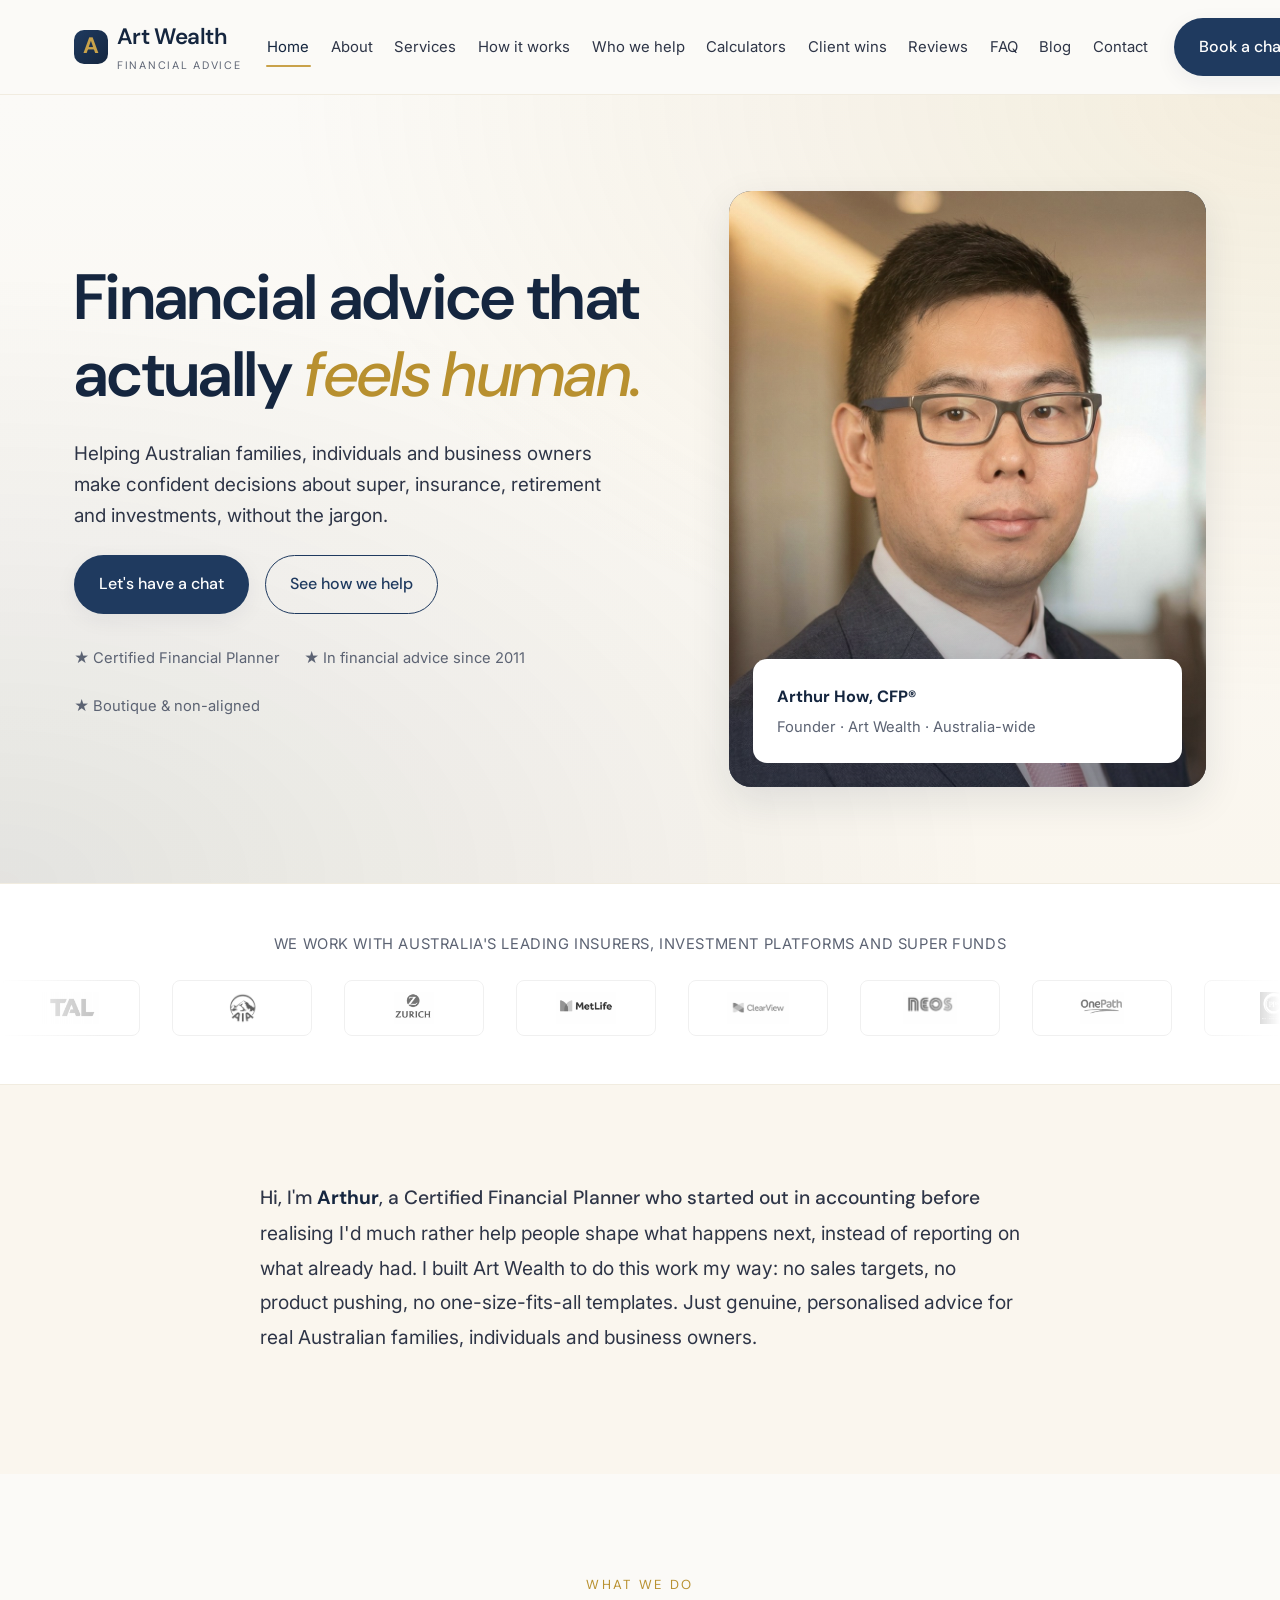
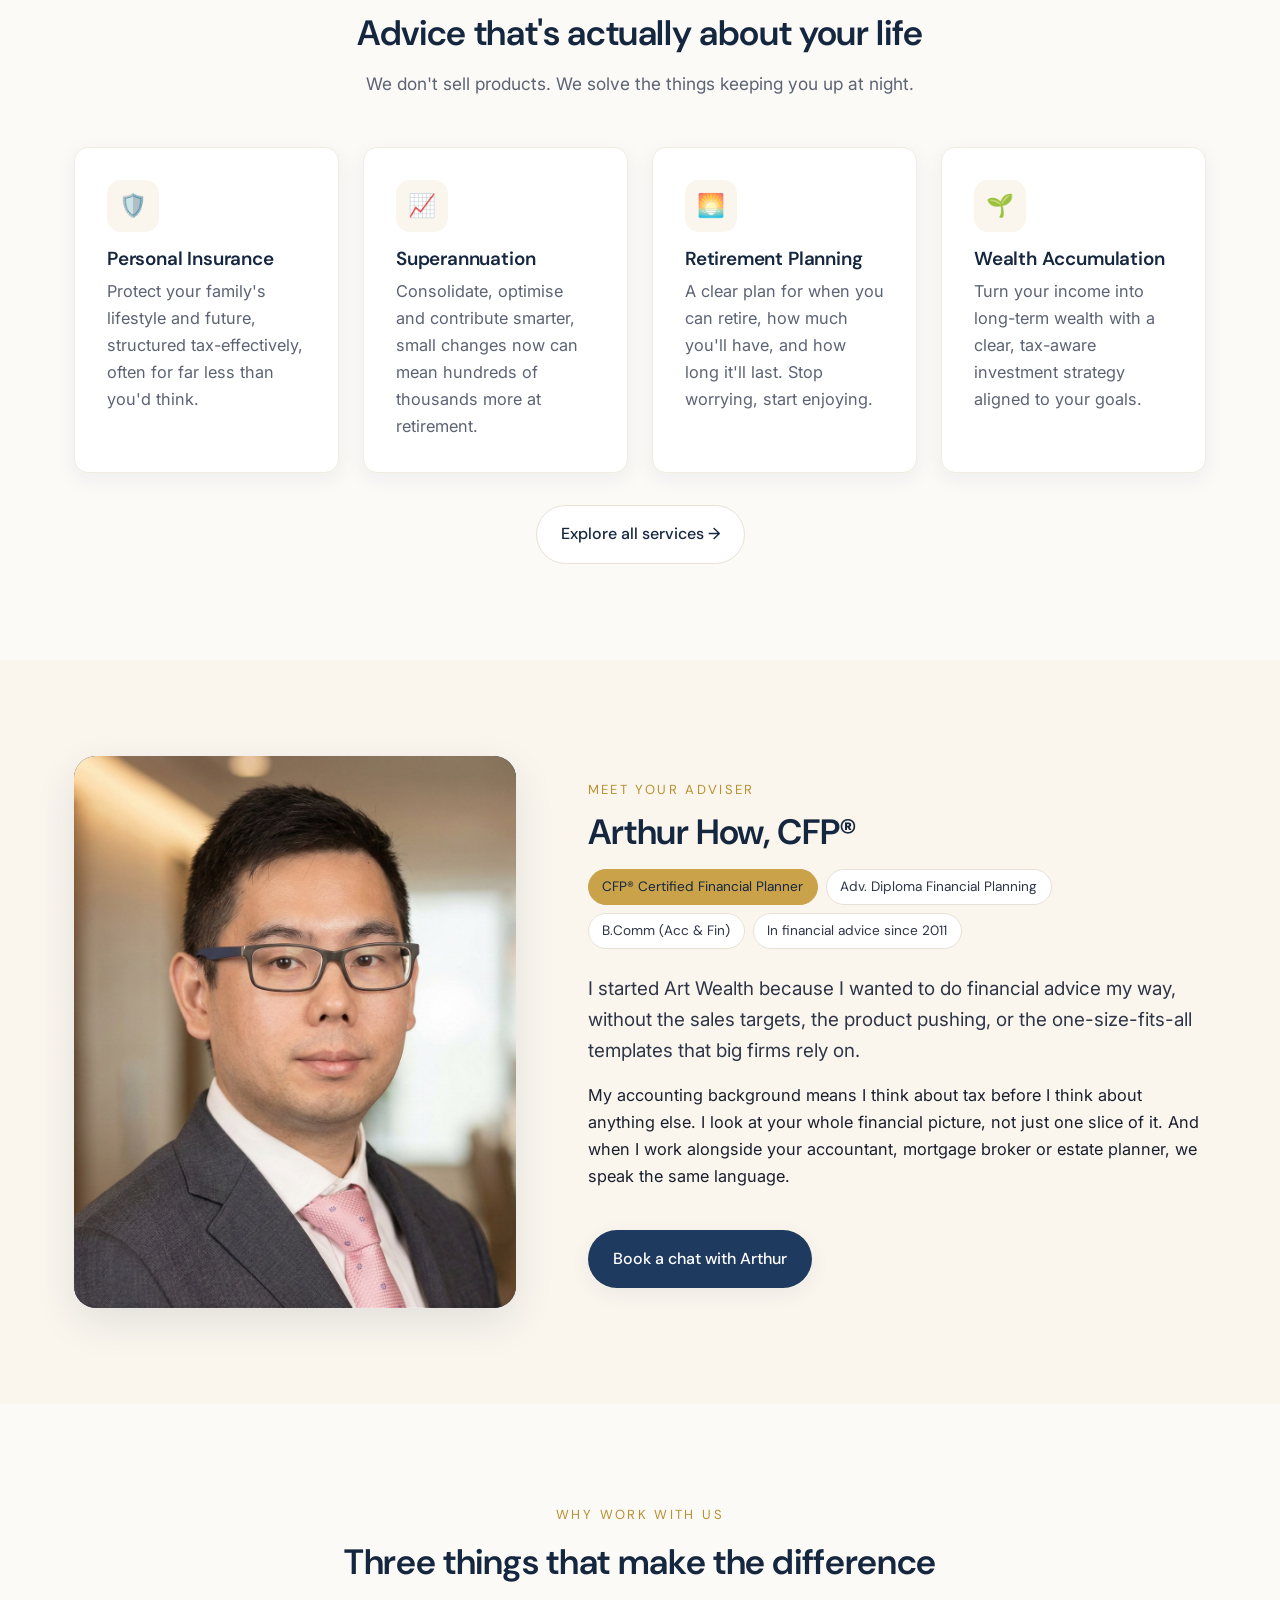
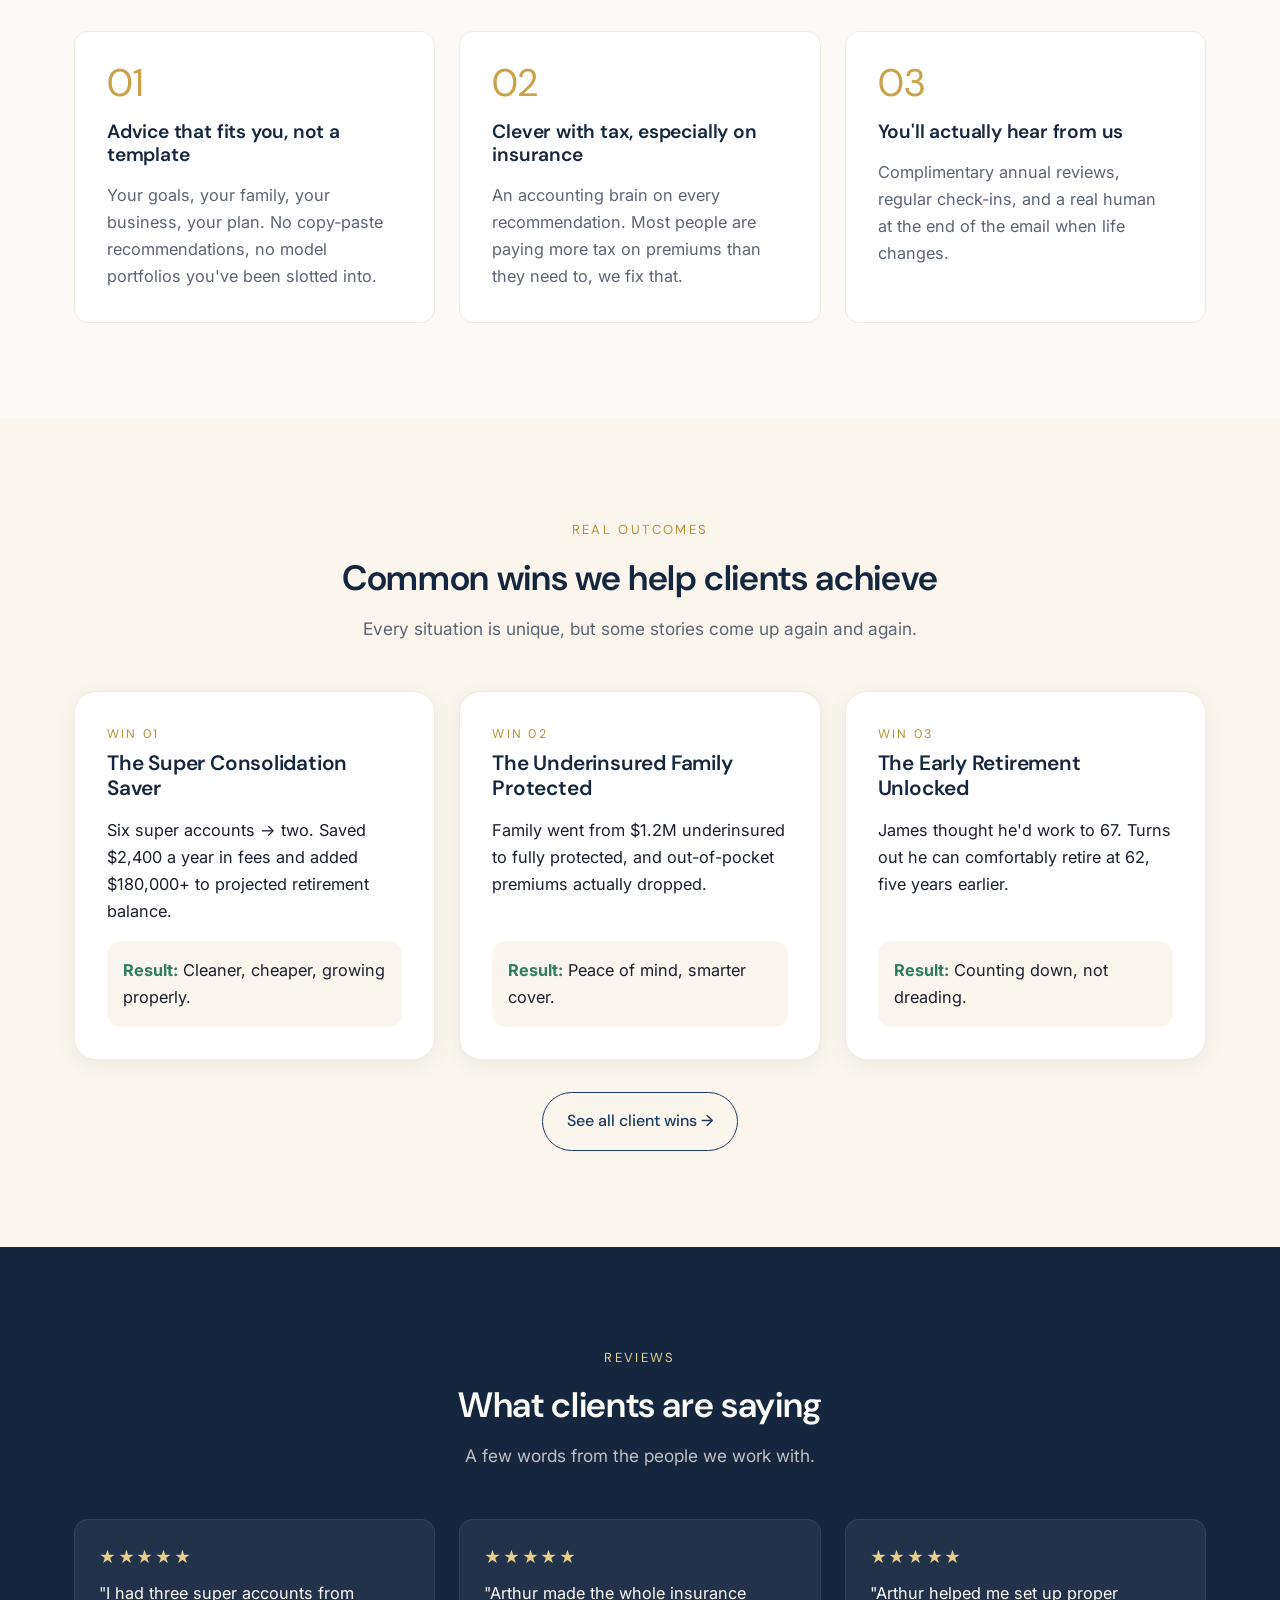
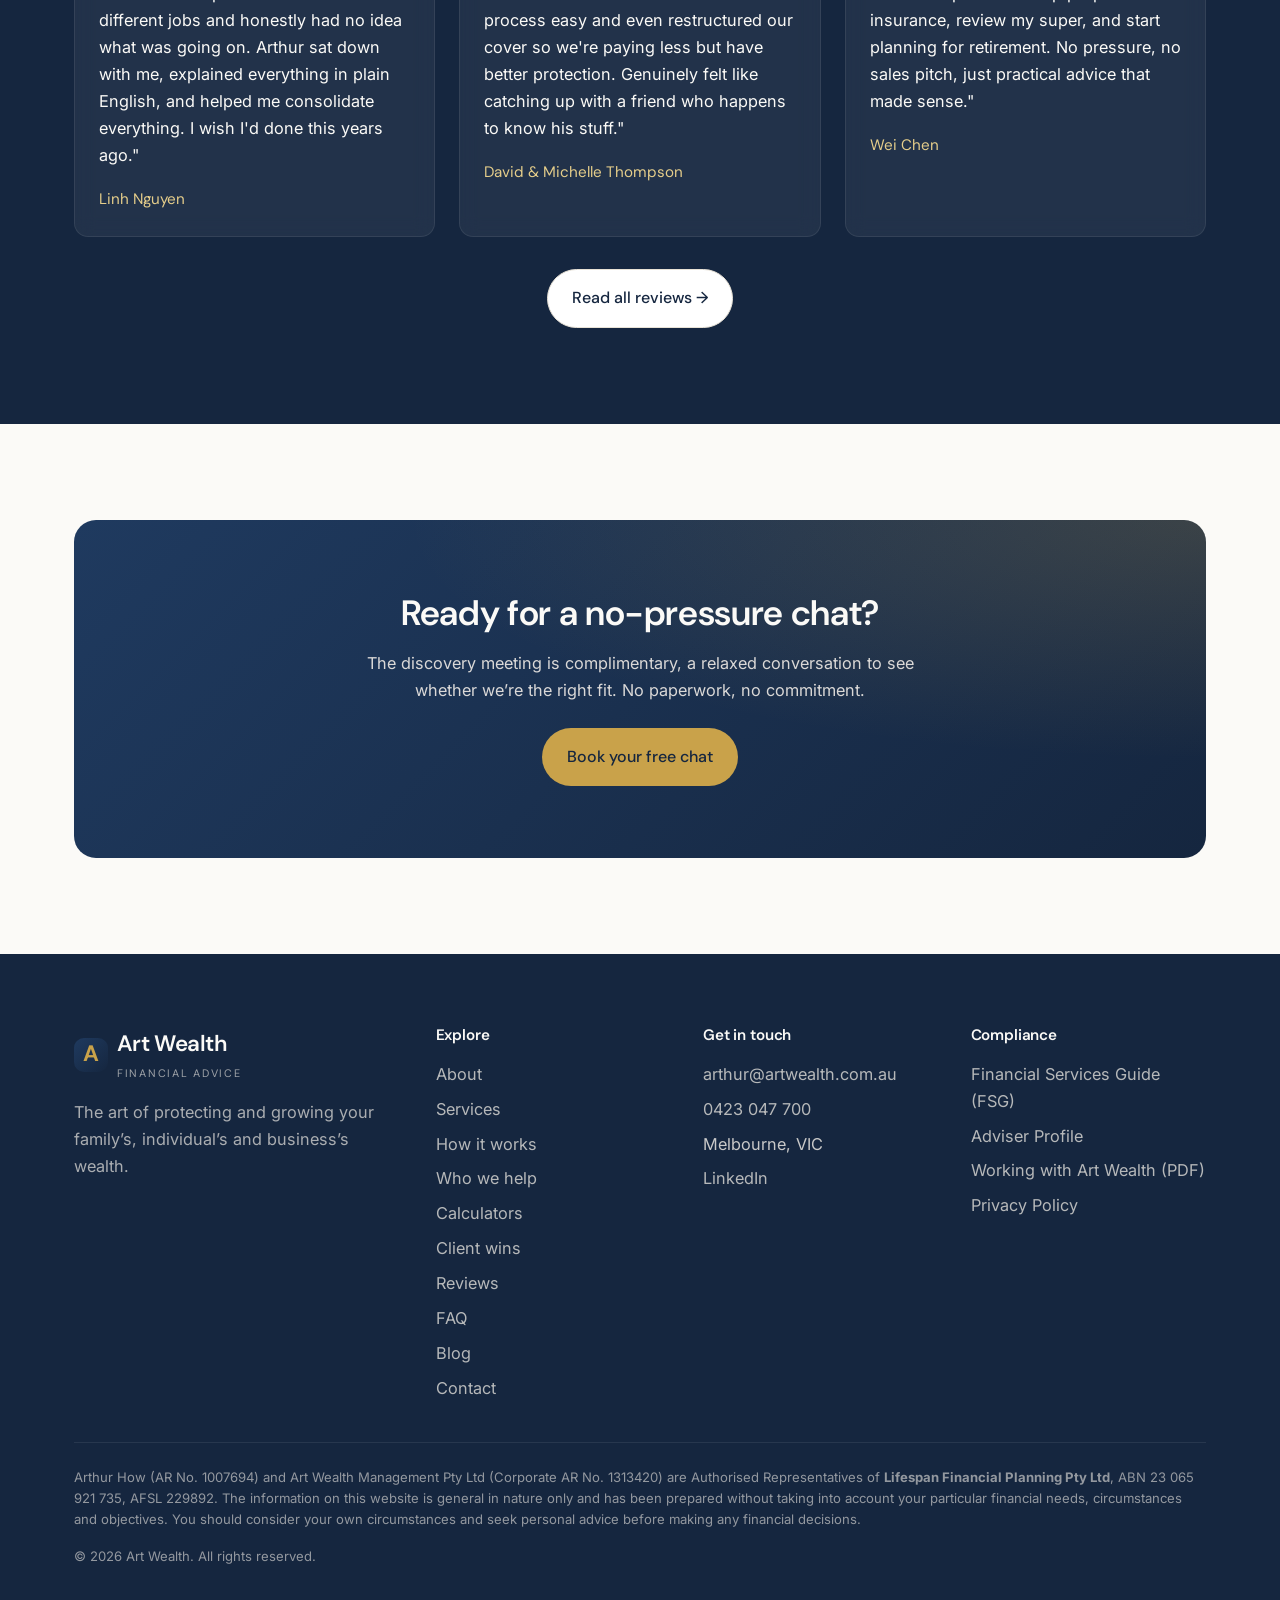
==== commit 21e7fee4: "Publish Lifespan FSG and Adviser Profile dated 9 October 2026 Replaces the old Adviser Profile (whic" ====
--- a/index.html
+++ b/index.html
@@ -13,6 +13,103 @@
   <link rel="preconnect" href="https://fonts.gstatic.com" crossorigin>
   <link href="https://fonts.googleapis.com/css2?family=DM+Sans:wght@400;500;600;700&family=Inter:wght@400;500;600&display=swap" rel="stylesheet">
   <link rel="stylesheet" href="assets/css/style.css">
+
+  <!-- ============ STRUCTURED DATA (JSON-LD) ============ -->
+  <script type="application/ld+json">
+  {
+    "@context": "https://schema.org",
+    "@graph": [
+      {
+        "@type": "FinancialService",
+        "@id": "https://www.artwealth.com.au/#business",
+        "name": "Art Wealth",
+        "alternateName": "Art Wealth Financial Advice",
+        "url": "https://www.artwealth.com.au/",
+        "logo": "https://www.artwealth.com.au/assets/images/android-chrome-512x512.png",
+        "image": "https://www.artwealth.com.au/assets/images/arthur-how.jpg",
+        "description": "Boutique Australian financial advice firm helping families, individuals and business owners with personal insurance, superannuation, retirement planning and investment strategies.",
+        "priceRange": "$$",
+        "telephone": "+61423047700",
+        "email": "arthur@artwealth.com.au",
+        "address": {
+          "@type": "PostalAddress",
+          "addressLocality": "Melbourne",
+          "addressRegion": "VIC",
+          "addressCountry": "AU"
+        },
+        "areaServed": {
+          "@type": "Country",
+          "name": "Australia"
+        },
+        "founder": {
+          "@id": "https://www.artwealth.com.au/#arthur"
+        },
+        "knowsAbout": [
+          "Personal insurance",
+          "Superannuation",
+          "Retirement planning",
+          "Wealth accumulation",
+          "Investment planning",
+          "SMSF strategies",
+          "Business owner financial planning",
+          "Transition to retirement",
+          "Salary sacrifice",
+          "Estate planning"
+        ],
+        "sameAs": [
+          "https://www.linkedin.com/in/arthur-how-46ab5333/",
+          "https://www.adviserratings.com.au/adviser/1007694/Arthur-How"
+        ]
+      },
+      {
+        "@type": "Person",
+        "@id": "https://www.artwealth.com.au/#arthur",
+        "name": "Arthur How",
+        "givenName": "Arthur",
+        "familyName": "How",
+        "jobTitle": "Certified Financial Planner",
+        "description": "Founder of Art Wealth. Certified Financial Planner (CFP®) with experience in financial advice since 2011 across major Australian banks and boutique advice firms.",
+        "image": "https://www.artwealth.com.au/assets/images/arthur-how.jpg",
+        "url": "https://www.artwealth.com.au/about.html",
+        "worksFor": {
+          "@id": "https://www.artwealth.com.au/#business"
+        },
+        "alumniOf": {
+          "@type": "CollegeOrUniversity",
+          "name": "Monash University"
+        },
+        "hasCredential": [
+          {
+            "@type": "EducationalOccupationalCredential",
+            "credentialCategory": "Bachelor of Commerce (Accounting & Finance)"
+          },
+          {
+            "@type": "EducationalOccupationalCredential",
+            "credentialCategory": "Advanced Diploma of Financial Planning"
+          },
+          {
+            "@type": "EducationalOccupationalCredential",
+            "credentialCategory": "Certified Financial Planner (CFP®)"
+          }
+        ],
+        "sameAs": [
+          "https://www.linkedin.com/in/arthur-how-46ab5333/",
+          "https://www.adviserratings.com.au/adviser/1007694/Arthur-How"
+        ]
+      },
+      {
+        "@type": "WebSite",
+        "@id": "https://www.artwealth.com.au/#website",
+        "url": "https://www.artwealth.com.au/",
+        "name": "Art Wealth",
+        "publisher": {
+          "@id": "https://www.artwealth.com.au/#business"
+        },
+        "inLanguage": "en-AU"
+      }
+    ]
+  }
+  </script>
 </head>
 <body>
 
@@ -367,6 +464,7 @@
       </ul></div>
       <div><h4>Compliance</h4><ul>
         <li><a href="docs/financial-services-guide.pdf">Financial Services Guide (FSG)</a></li>
+        <li><a href="docs/adviser-profile.pdf">Adviser Profile</a></li>
         <li><a href="docs/working-with-art-wealth.pdf">Working with Art Wealth (PDF)</a></li>
         <li><a href="https://lifespanfp.com.au/privacy-policy/" target="_blank" rel="noopener">Privacy Policy</a></li>
       </ul></div>
